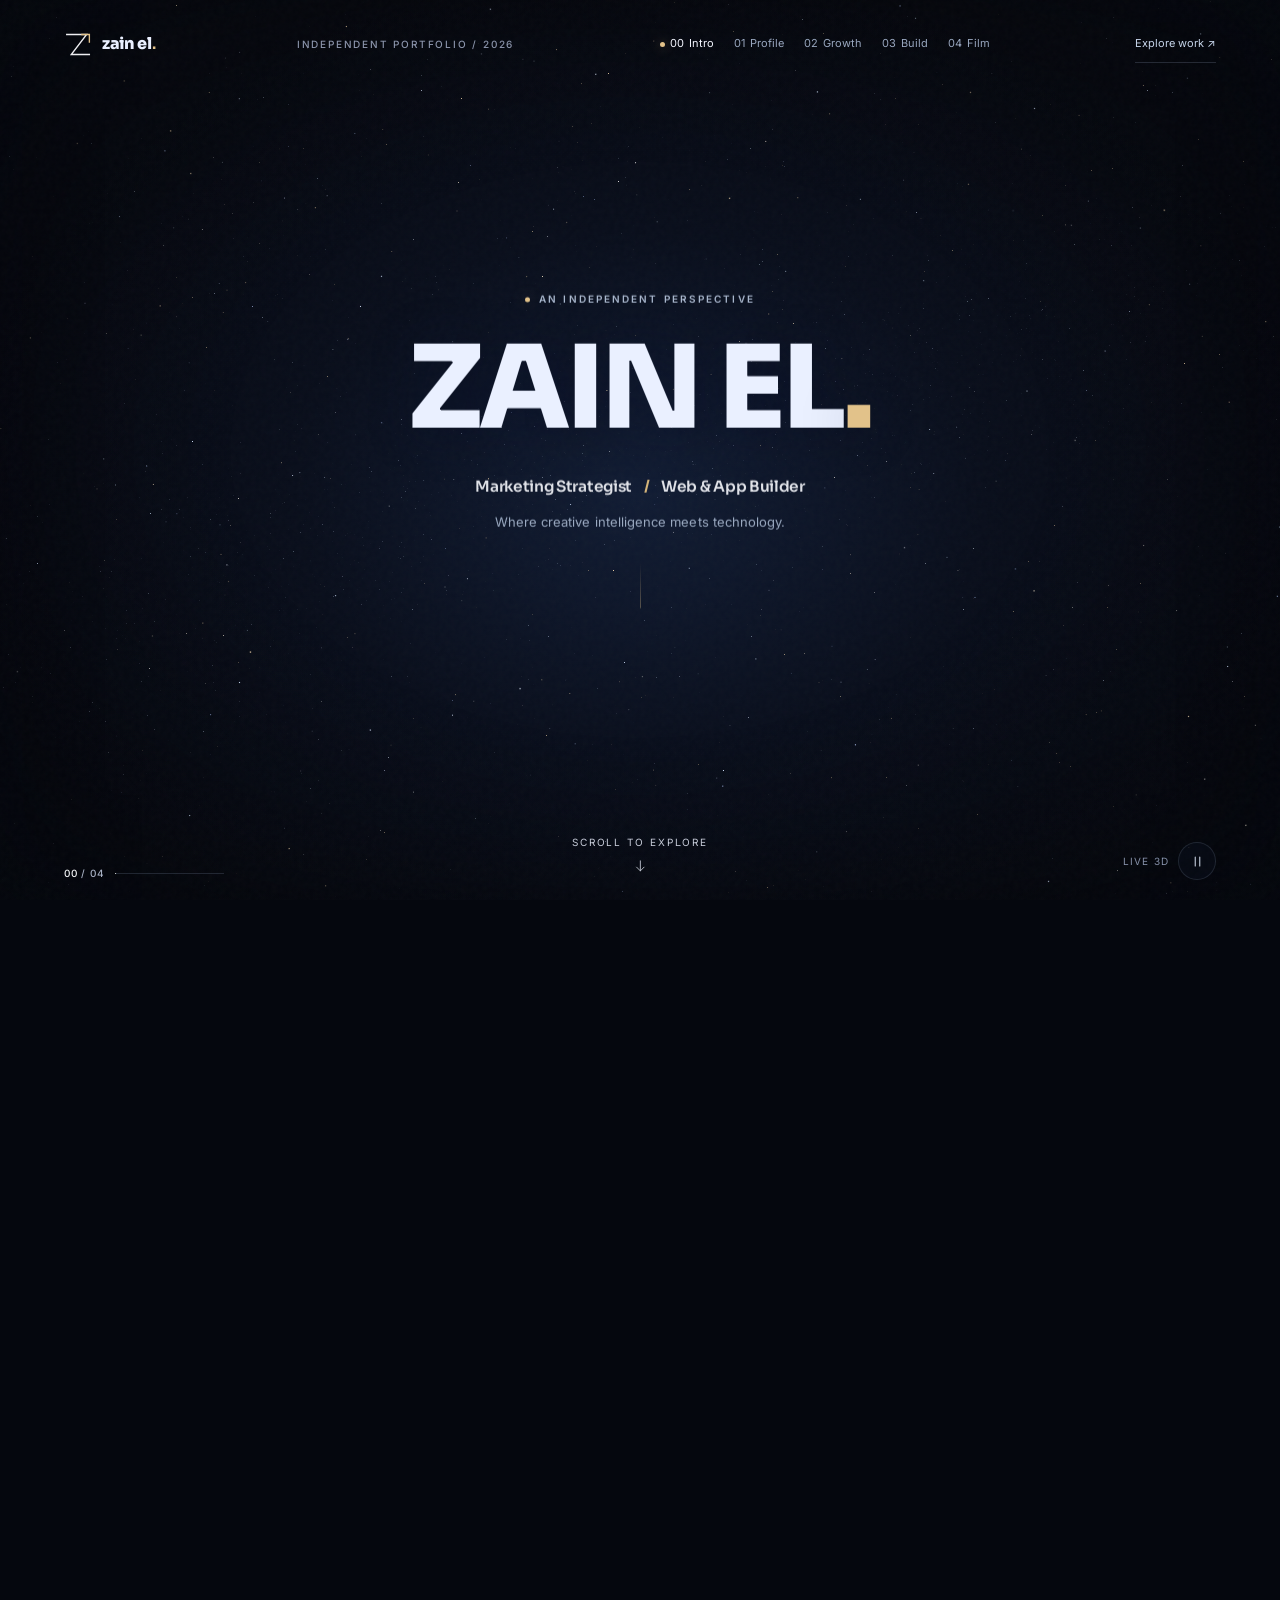
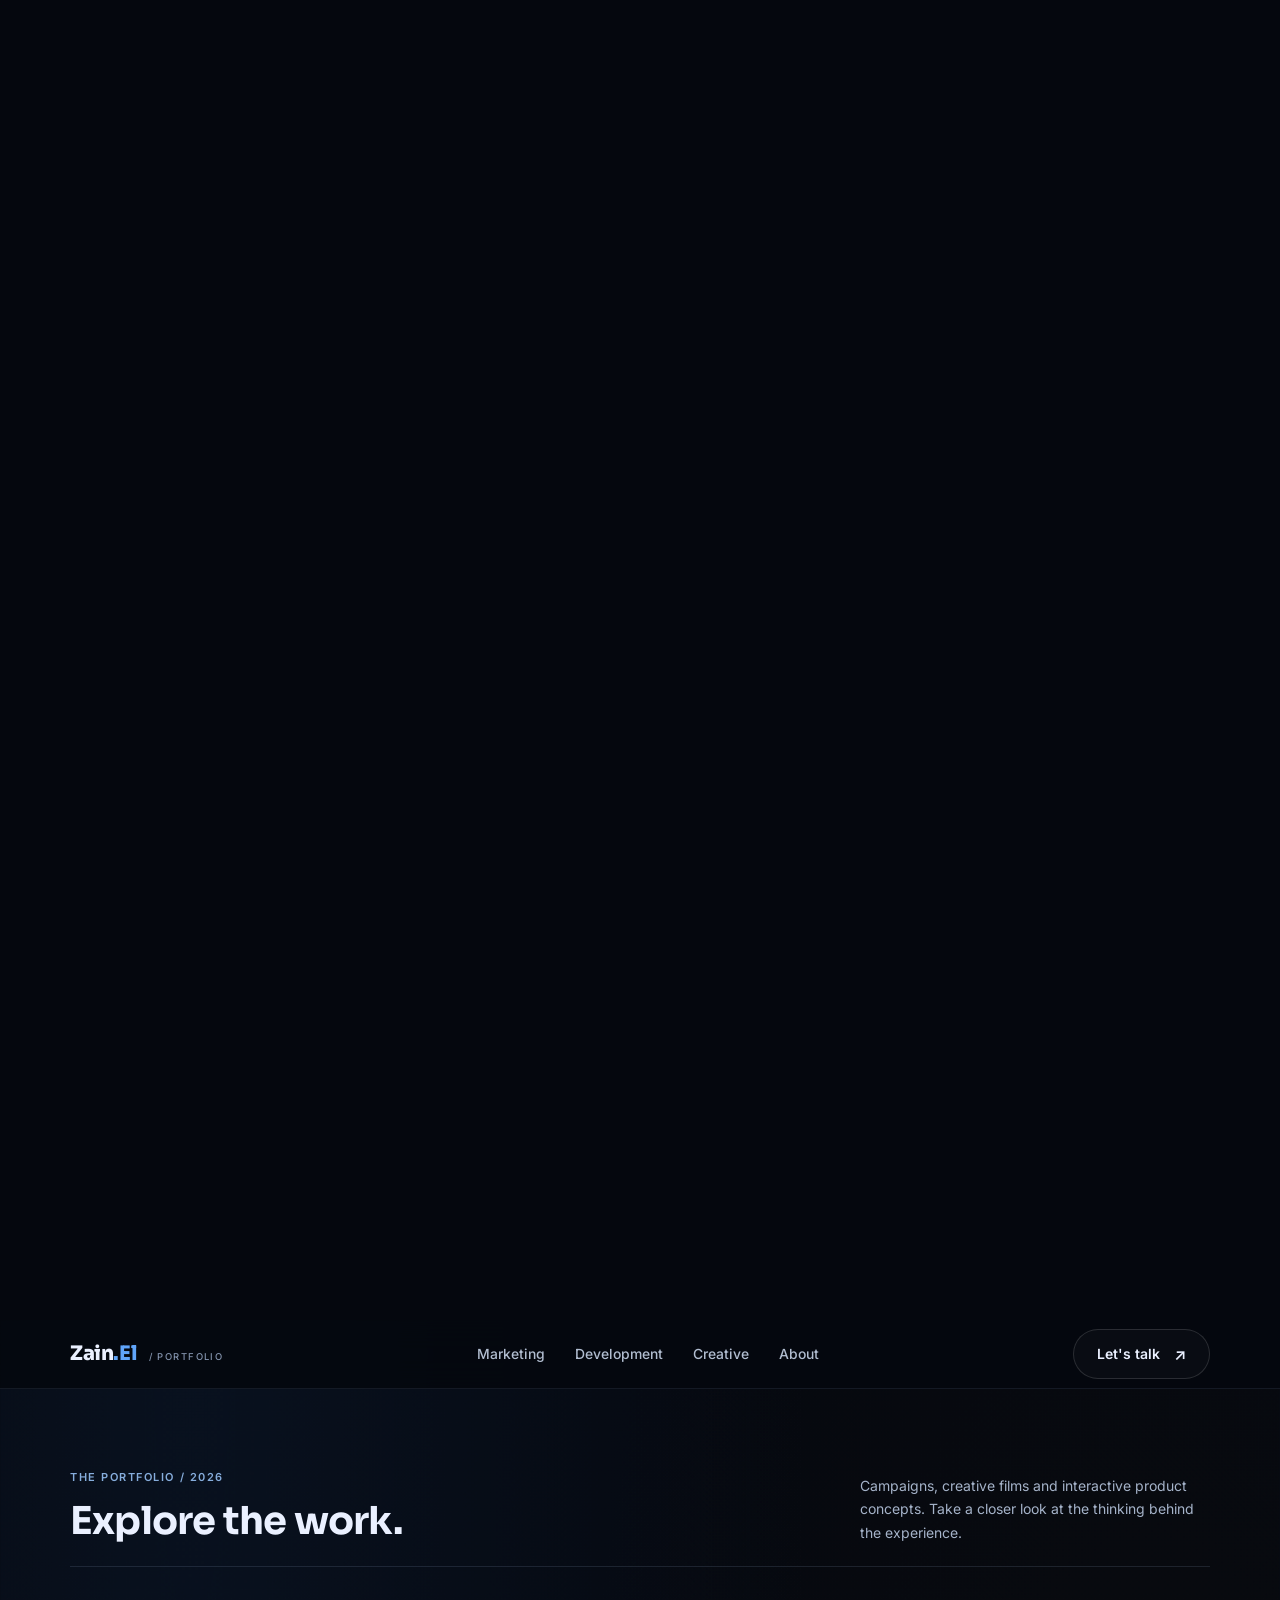
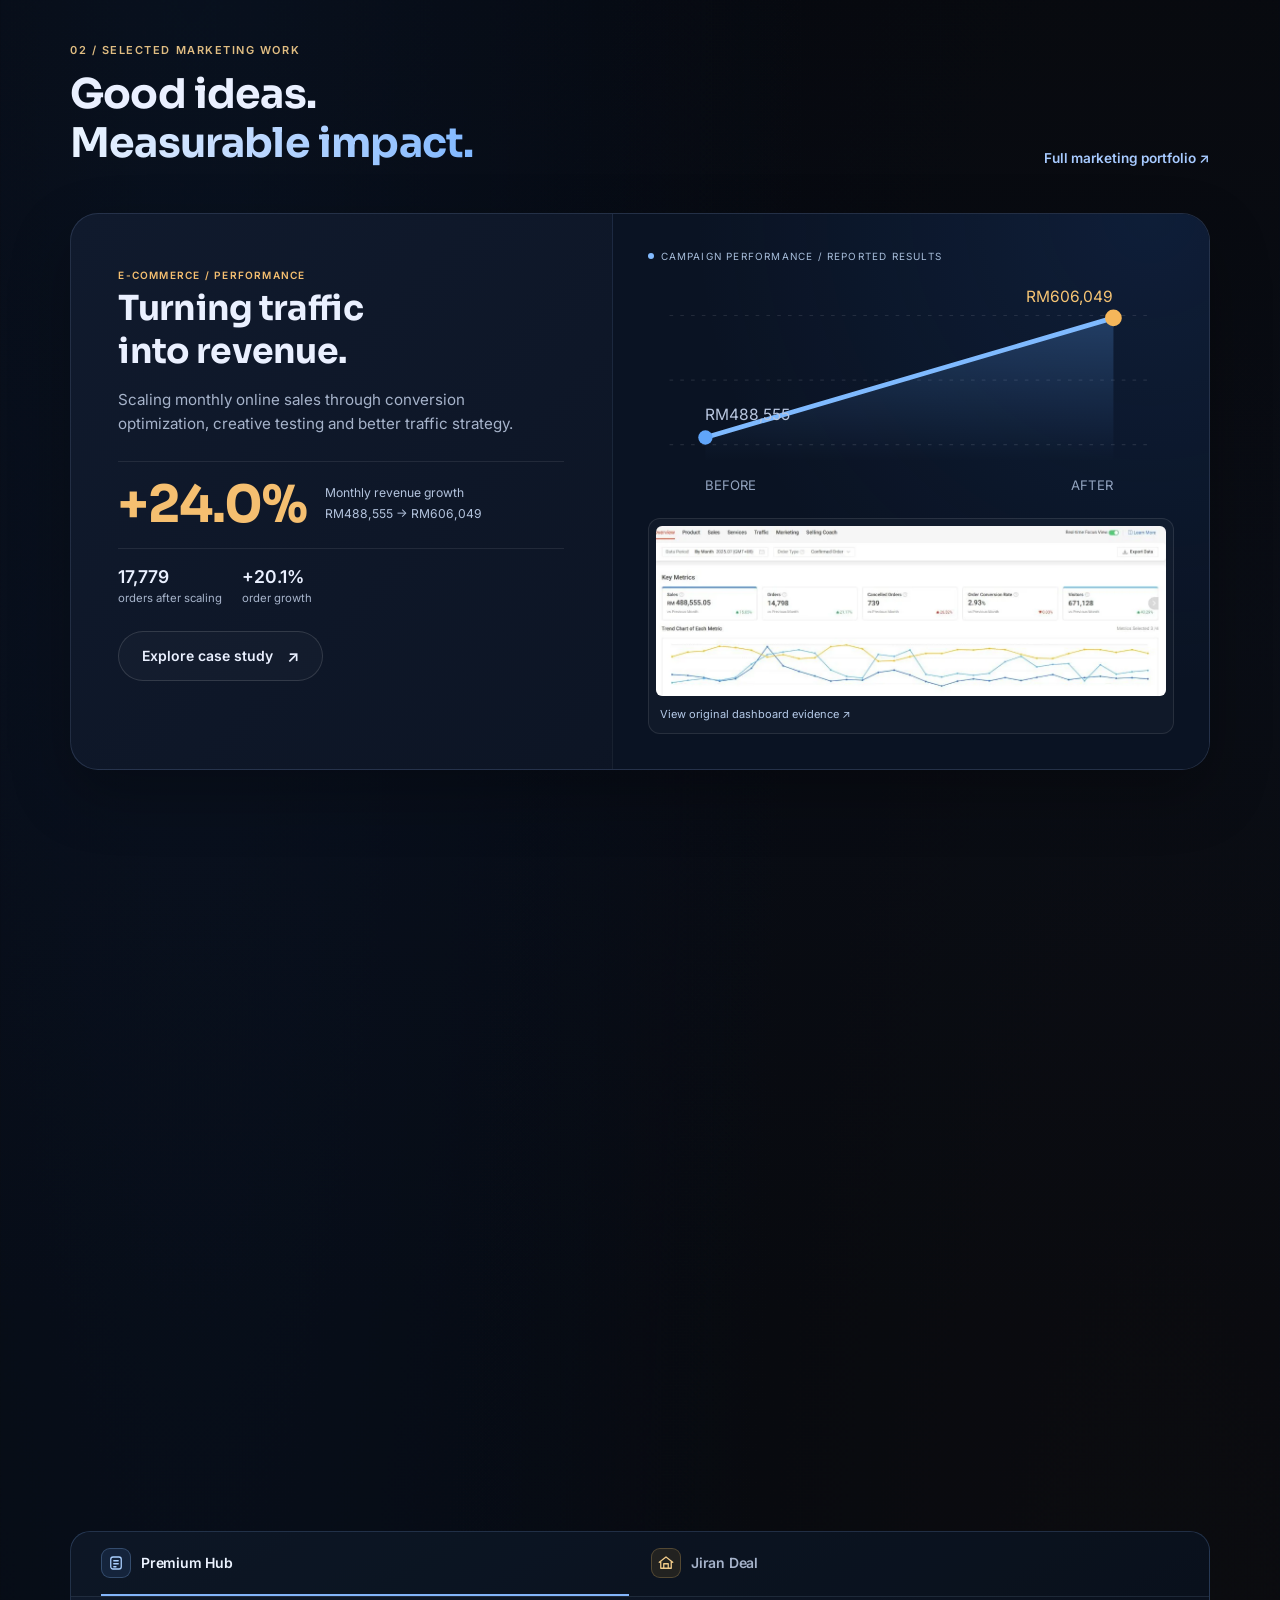
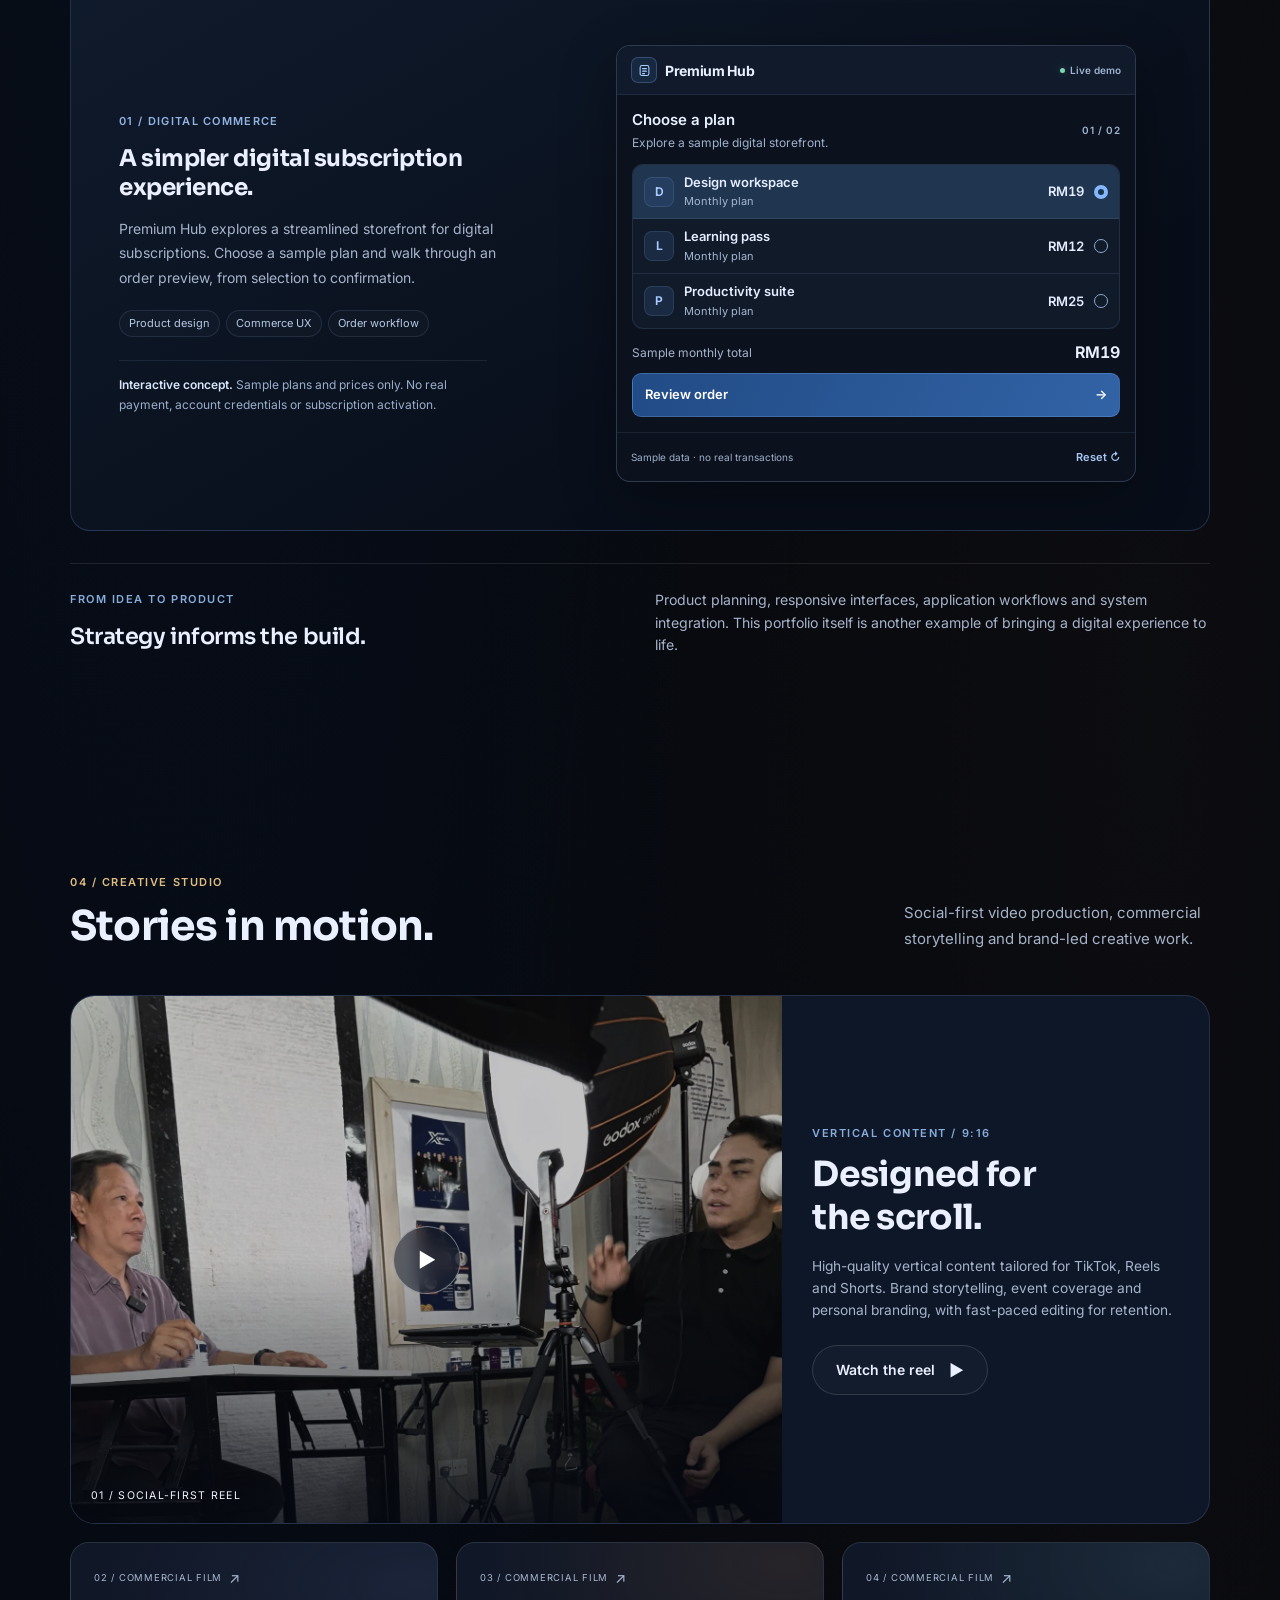
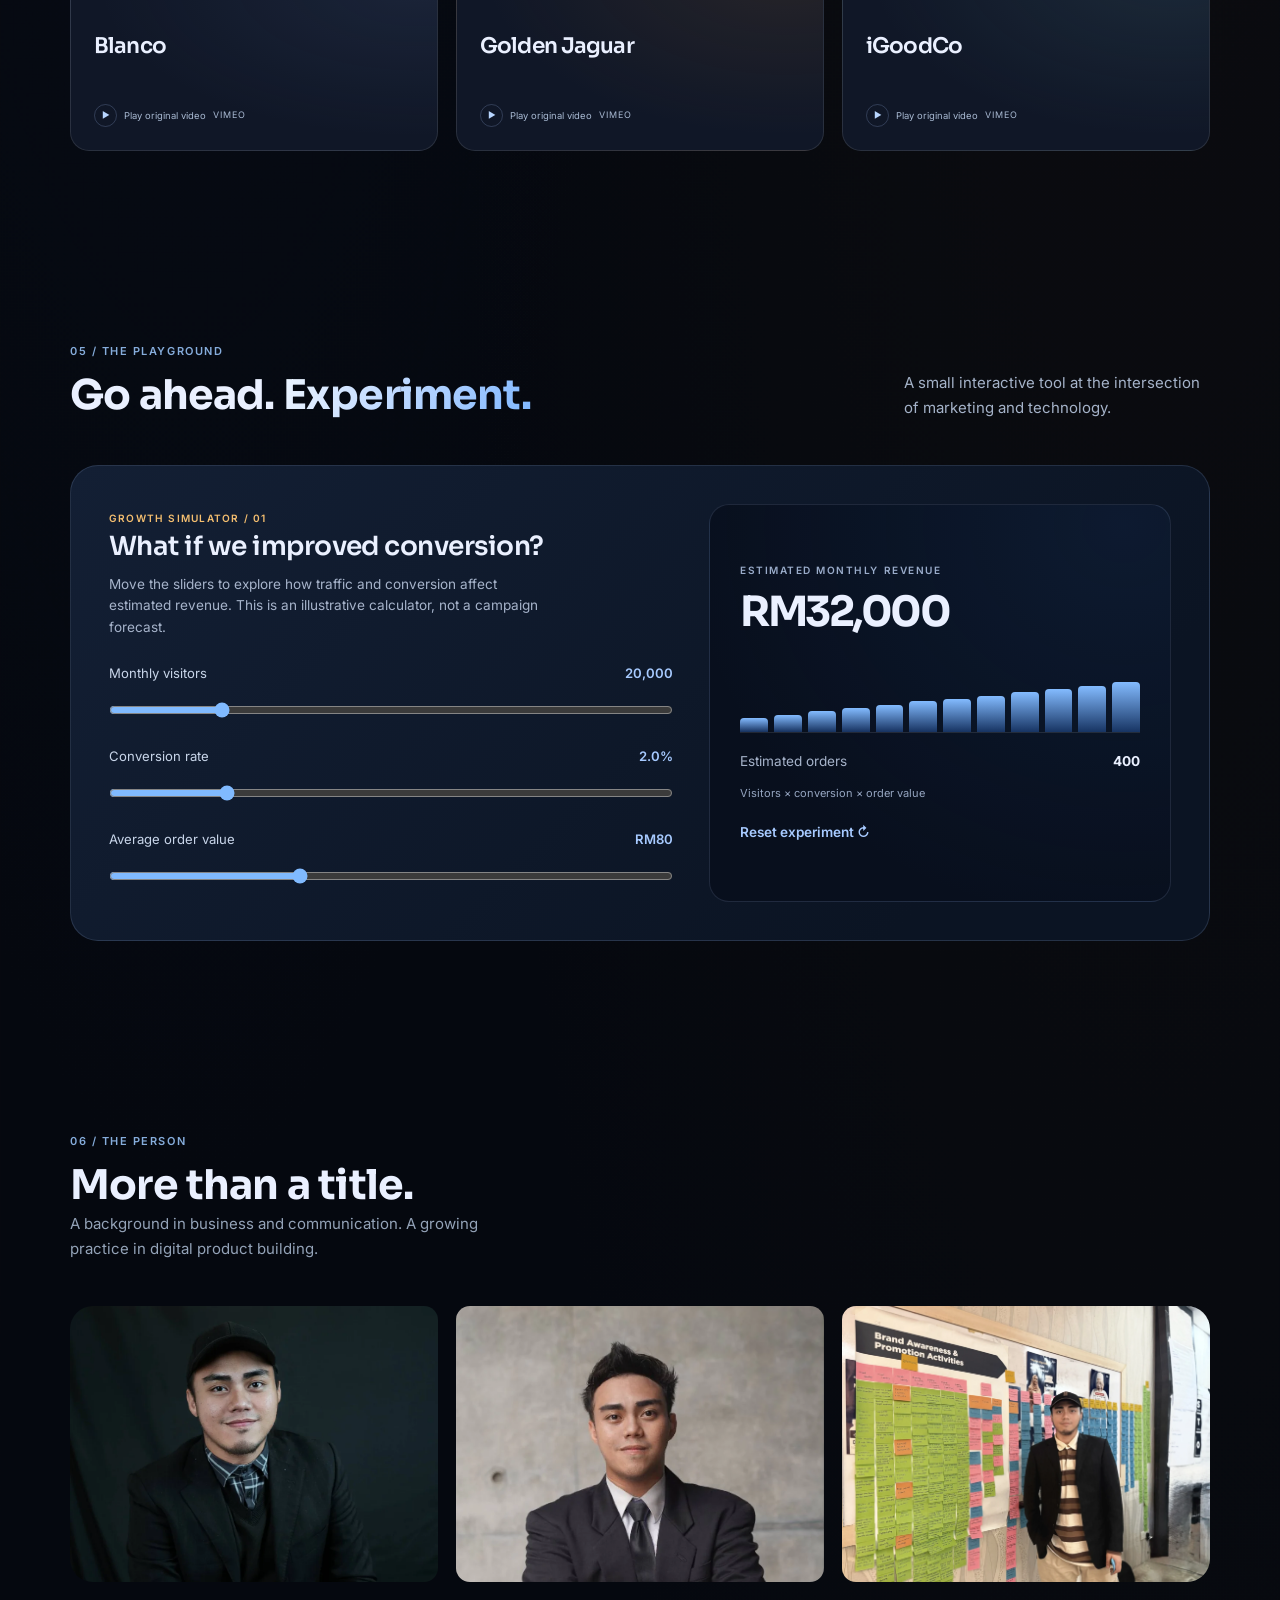
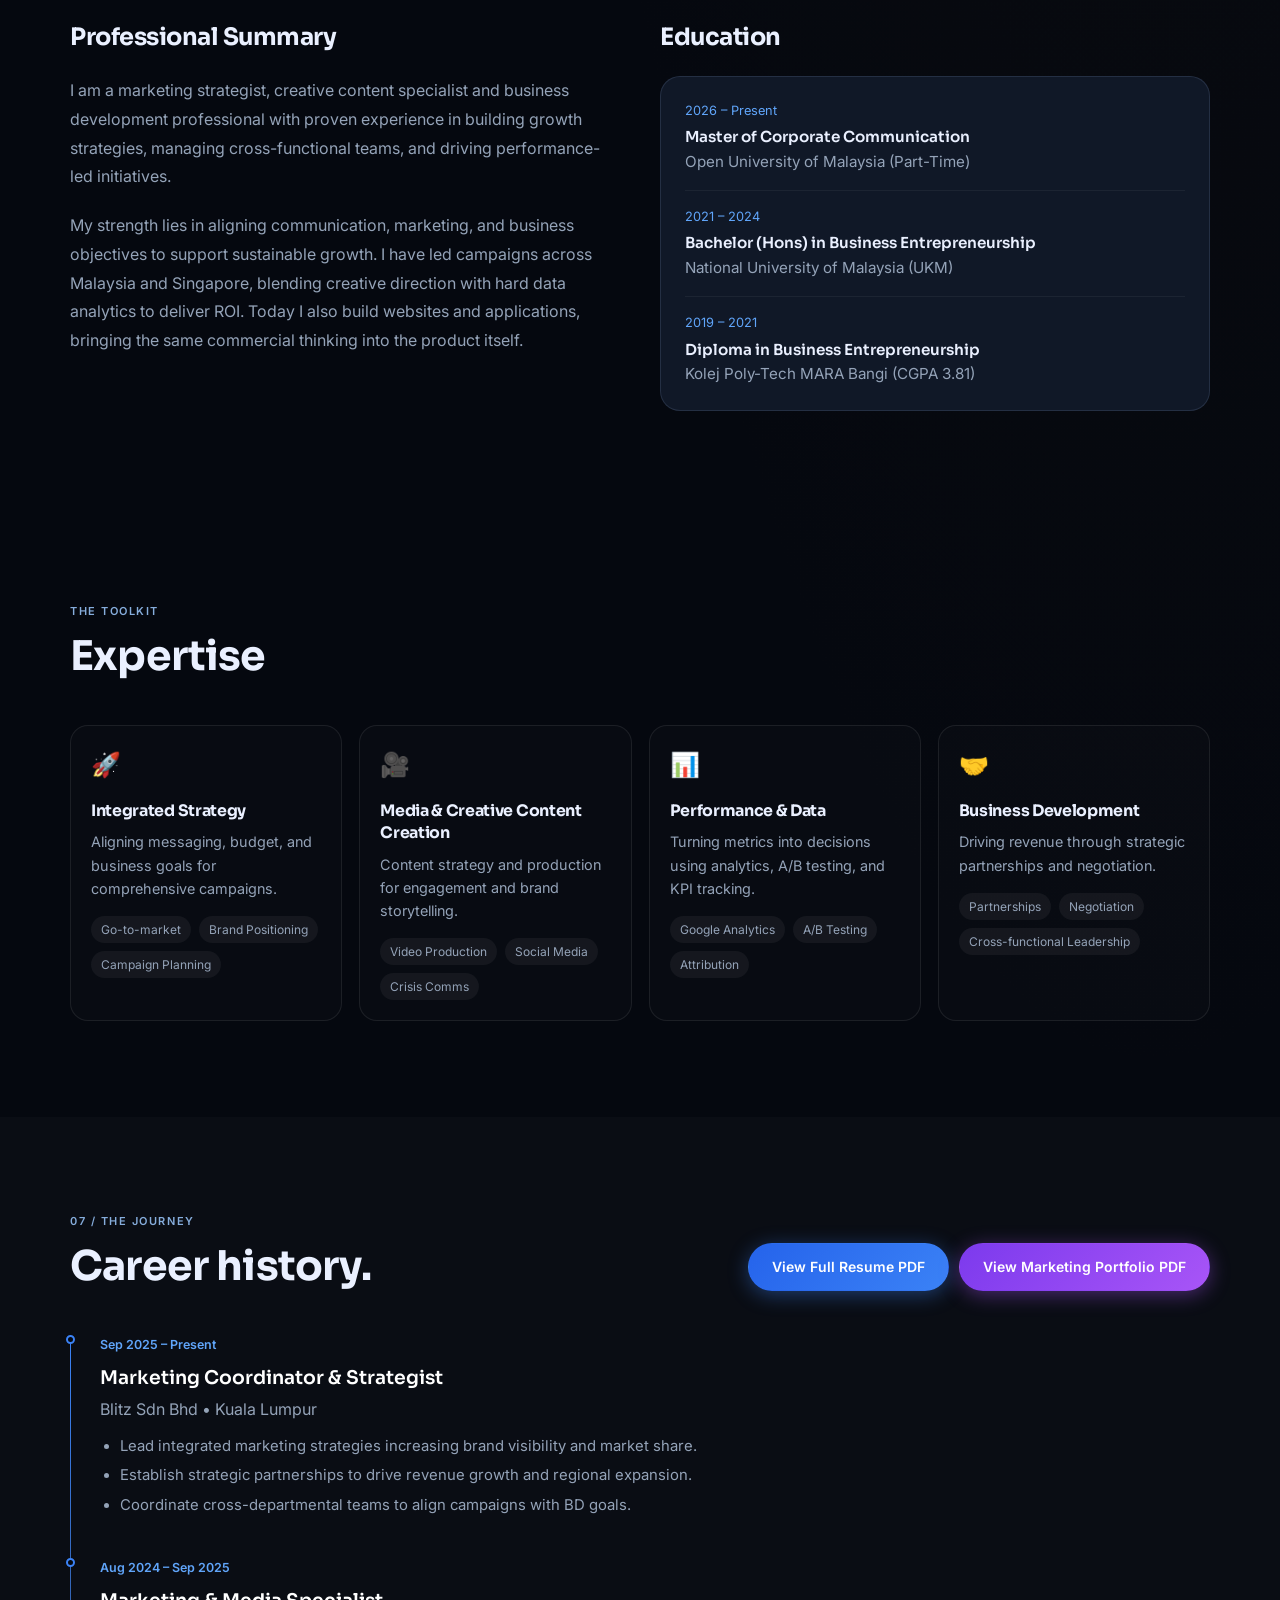
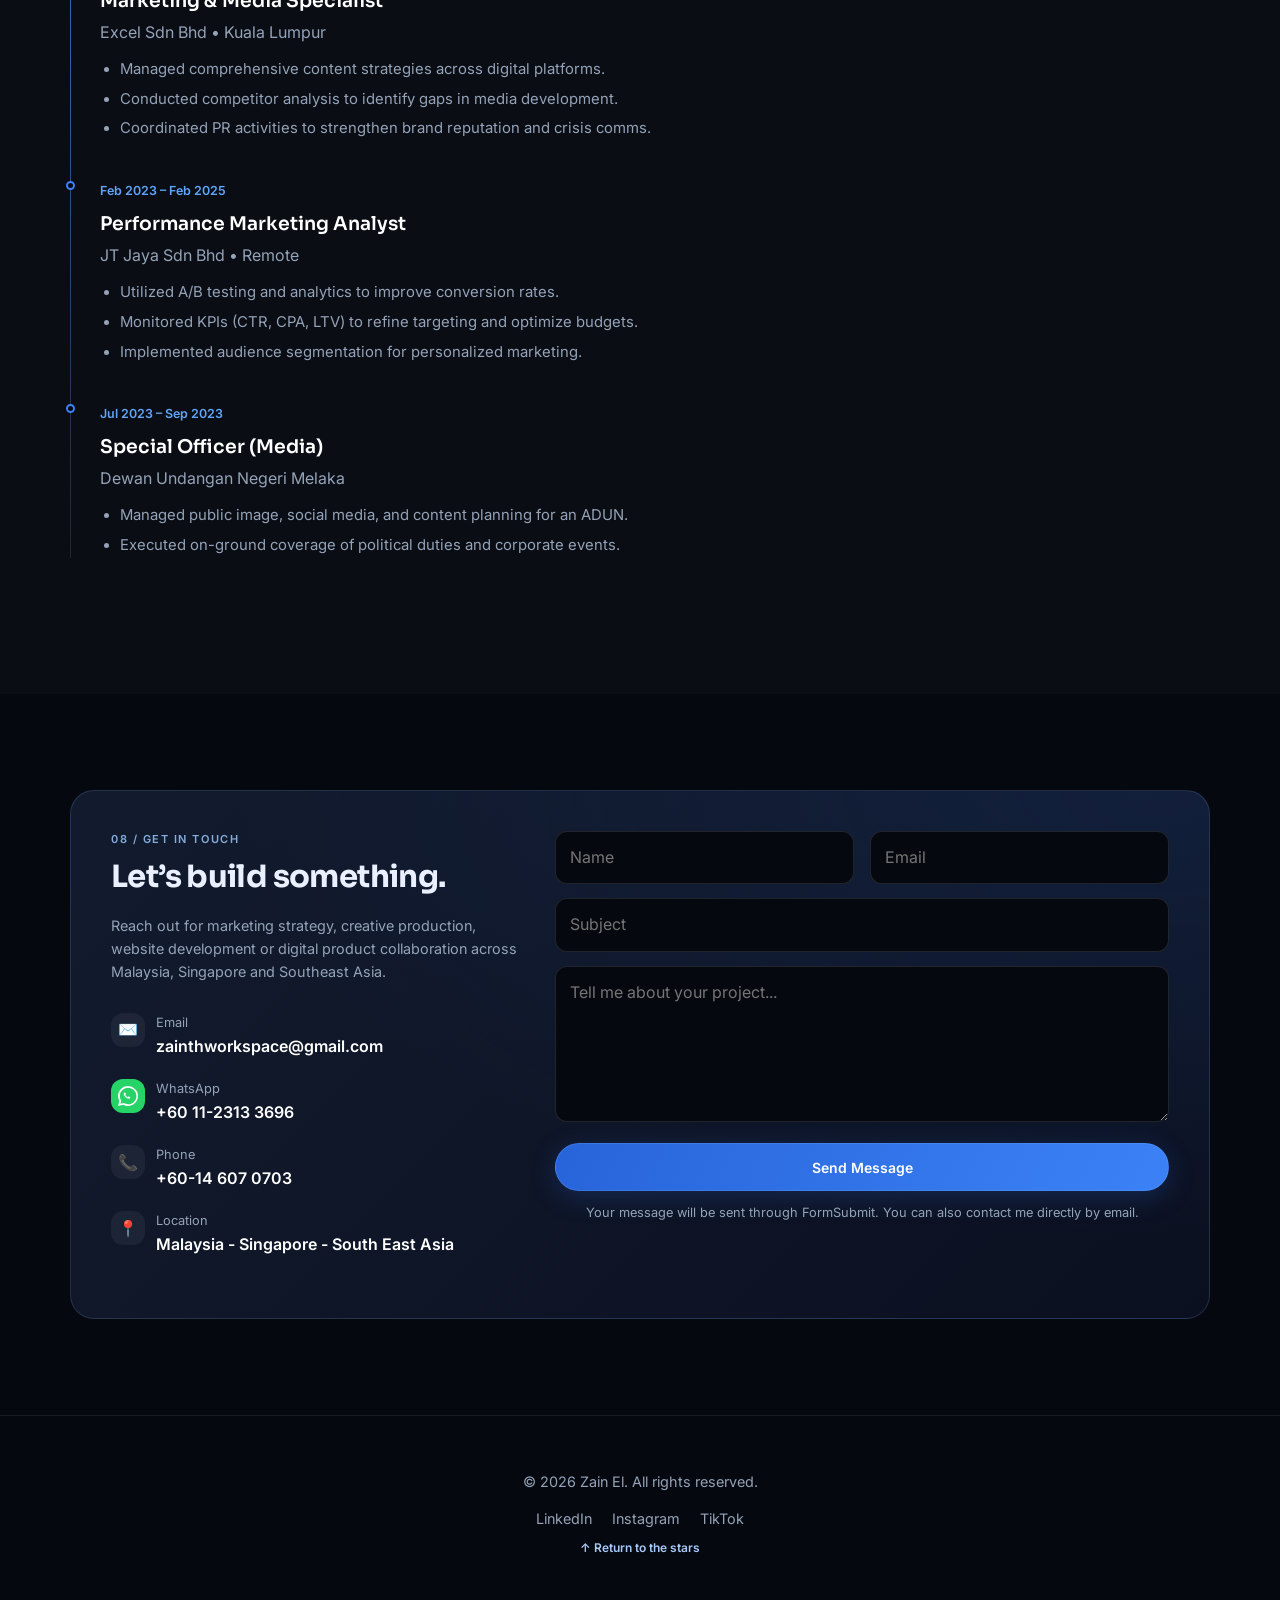
==== zain-3d-experience.html @ c617f42e "Add files via upload" ====
<!DOCTYPE html>

<html lang="en">
<head>
<meta charset="utf-8"/>
<link href="https://fonts.googleapis.com/css2?family=Inter:wght@400;500;600;700;800&amp;family=Sora:wght@400;600;700;800&amp;display=swap" rel="stylesheet"/><link crossorigin="" href="https://fonts.gstatic.com" rel="preconnect"/><link href="https://fonts.googleapis.com" rel="preconnect"/><meta content="width=device-width,initial-scale=1,viewport-fit=cover" name="viewport"/>
<meta content="#05070e" name="theme-color"/>
<meta content="Zain El. Marketing strategist, creative professional and web &amp; app builder. An immersive portfolio of work, ideas and digital experiences." name="description"/>
<title>Zain El. — Strategy, Creativity &amp; Technology</title>
<style>
    :root{
  --bg0:#05080F;
  --bg1:#0B1020;
  --card: rgba(255,255,255,.03);
  --card-border: rgba(255,255,255,.08);
  --stroke: rgba(255,255,255,.10);
  --txt:#EAF0FF;
  --muted:#94A3B8;

  /* Brand Colors */
  --primary:#3B82F6;
  --primary-glow:#60A5FA;
  --accent:#F59E0B;
  --success:#10B981;

  --shadow: 0 20px 80px -10px rgba(0,0,0,.6);
  --shadow-hover: 0 30px 90px -10px rgba(0,0,0,.8);

  --r-md: 12px;
  --r-lg: 24px;
  --r-xl: 32px;

  --container: 1140px;
  --ease: cubic-bezier(.25,.8,.25,1);
}

/* Base */
*,*::before,*::after{ box-sizing:border-box; }
html{ scroll-behavior:smooth; font-size: 16px; }
body{
  margin:0;
  font-family: 'Inter', sans-serif;
  background: var(--bg0);
  color:var(--txt);
  line-height:1.6;
  overflow-x:hidden;
}

/* Dynamic Background */
.ambient-light {
  position: fixed;
  top: 0; left: 0; width: 100%; height: 100vh;
  z-index: 0;
  pointer-events: none;
  background:
    radial-gradient(circle at 15% 0%, rgba(59, 130, 246, 0.15) 0%, transparent 40%),
    radial-gradient(circle at 85% 10%, rgba(245, 158, 11, 0.08) 0%, transparent 40%);
}

/* Grain overlay */
body::before{
  content:""; position:fixed; inset:0;
  background:url("https://grainy-gradients.vercel.app/noise.svg");
  opacity:.04; pointer-events:none; z-index:0;
}

a{ color:inherit; text-decoration:none; transition: color .2s; }
img, video{ max-width:100%; display:block; }

/* Layout */
.container{
  width:min(var(--container), calc(100% - 48px));
  margin:0 auto;
  position:relative;
  z-index:2;
}
section{ padding: 120px 0; position:relative; z-index:1; }

/* Typography */
h1, h2, h3, h4 { font-family: 'Sora', sans-serif; margin: 0; }

.eyebrow {
  display: inline-flex; align-items: center; gap: 8px;
  padding: 6px 14px;
  background: rgba(255,255,255,0.05);
  border: 1px solid var(--card-border);
  border-radius: 100px;
  font-size: 0.85rem;
  color: var(--primary-glow);
  margin-bottom: 24px;
  font-weight: 500;
}

.title {
  font-size: clamp(2.5rem, 5vw, 4rem);
  line-height: 1.1;
  letter-spacing: -0.02em;
  margin-bottom: 24px;
}

.grad-text {
  background: linear-gradient(135deg, #FFF 0%, var(--primary-glow) 100%);
  -webkit-background-clip: text;
  -webkit-text-fill-color: transparent;
}

.subtitle {
  font-size: 1.125rem;
  color: var(--muted);
  max-width: 60ch;
  margin-bottom: 32px;
}

.section-head {
  margin-bottom: 60px;
  display: flex;
  justify-content: space-between;
  align-items: flex-end;
  gap: 20px;
  flex-wrap: wrap;
}
.section-head h2 { font-size: clamp(2rem, 3vw, 2.5rem); margin-bottom: 8px; }

/* Buttons */
.btn {
  display: inline-flex; align-items: center; justify-content: center;
  padding: 14px 28px;
  border-radius: 100px;
  font-weight: 600;
  transition: all 0.3s var(--ease);
  cursor: pointer;
  font-size: 0.95rem;
  border: 1px solid transparent;
}

.btn-primary {
  background: var(--primary);
  color: white;
  box-shadow: 0 4px 20px rgba(59, 130, 246, 0.4);
}
.btn-primary:hover { transform: translateY(-2px); background: #2563EB; }

.btn-ghost {
  background: rgba(255,255,255,0.05);
  border-color: rgba(255,255,255,0.1);
}
.btn-ghost:hover { background: rgba(255,255,255,0.1); border-color: var(--primary); }

.btn-link { padding: 0; background: none; color: var(--primary-glow); }
.btn-link:hover { text-decoration: underline; }

/* Nav */
nav {
  position: fixed; top: 0; left: 0; width: 100%;
  z-index: 100;
  background: rgba(5, 8, 15, 0.8);
  backdrop-filter: blur(12px);
  border-bottom: 1px solid var(--card-border);
}
.nav-inner { height: 80px; display: flex; align-items: center; justify-content: space-between; }
.brand { font-family: 'Sora', sans-serif; font-weight: 700; font-size: 1.2rem; }

.nav-links { display: flex; gap: 32px; }
.nav-links a { color: var(--muted); font-size: 0.9rem; font-weight: 500; }
.nav-links a:hover, .nav-links a.active { color: white; }

.nav-actions{ display:flex; align-items:center; gap:12px; }
.nav-cta{ padding: 10px 18px; font-size: 0.9rem; }

.nav-links a{
  position: relative;
  padding: 8px 0;
}
.nav-links a::after{
  content:"";
  position:absolute;
  left:0;
  bottom: -10px;
  width: 0%;
  height: 2px;
  border-radius: 2px;
  background: linear-gradient(90deg, var(--primary), var(--accent));
  transition: width .25s var(--ease);
  opacity: .9;
}
.nav-links a.active::after{ width: 100%; }

.hamburger{
  width: 44px; height: 44px;
  display: none;
  align-items:center; justify-content:center;
  border-radius: 12px;
  border: 1px solid rgba(255,255,255,0.10);
  background: rgba(255,255,255,0.05);
  color: white;
  cursor: pointer;
  transition: transform .2s var(--ease), background .2s var(--ease), border-color .2s var(--ease);
}
.hamburger:hover{ transform: translateY(-1px); background: rgba(255,255,255,0.08); border-color: rgba(96,165,250,.45); }
.hamburger-lines{ display:grid; gap:5px; }
.hamburger-lines span{
  width: 18px; height: 2px;
  background: rgba(234,240,255,.92);
  border-radius: 999px;
  transition: transform .2s var(--ease), opacity .2s var(--ease);
}
body.nav-open .hamburger-lines span:nth-child(1){ transform: translateY(7px) rotate(45deg); }
body.nav-open .hamburger-lines span:nth-child(2){ opacity: 0; }
body.nav-open .hamburger-lines span:nth-child(3){ transform: translateY(-7px) rotate(-45deg); }

.mobile-menu{
  border-top: 1px solid rgba(255,255,255,.08);
  background: rgba(5, 8, 15, 0.92);
  backdrop-filter: blur(14px);
}
.mobile-menu-inner{
  width:min(var(--container), calc(100% - 48px));
  margin: 0 auto;
  padding: 16px 0 20px;
  display: grid;
  gap: 8px;
}
.mobile-menu a{
  padding: 12px 12px;
  border-radius: 14px;
  color: rgba(234,240,255,.92);
  background: rgba(255,255,255,.03);
  border: 1px solid rgba(255,255,255,.08);
  font-weight: 600;
}
.mobile-menu a:hover{
  border-color: rgba(96,165,250,.45);
  background: rgba(255,255,255,.06);
}

/* Hero */
.hero { min-height: 100vh; display: flex; align-items: center; padding-top: 100px; padding-bottom: 80px; }
.hero-grid { display: grid; grid-template-columns: 1.2fr 0.8fr; gap: 60px; align-items: center; }

/* ✅ Portrait Card — matches your screenshot */
.portrait{
  position:relative;
  padding: 18px;
  border-radius: var(--r-xl);
  background: linear-gradient(180deg, rgba(255,255,255,.06), rgba(255,255,255,.03));
  border: 1px solid rgba(255,255,255,.10);
  box-shadow: var(--shadow);
  overflow:hidden;
  isolation:isolate;
}
.portrait::before{
  content:"";
  position:absolute;
  inset:-120px -120px auto auto;
  width: 420px;
  height: 420px;
  background: radial-gradient(circle at 35% 35%, rgba(110,168,255,.35), rgba(110,168,255,0) 65%);
  filter: blur(10px);
  transform: rotate(18deg);
  z-index:0;
}
.portrait::after{
  content:"";
  position:absolute;
  inset:auto auto -120px -120px;
  width: 420px;
  height: 420px;
  background: radial-gradient(circle at 40% 40%, rgba(247,184,70,.30), rgba(247,184,70,0) 65%);
  filter: blur(12px);
  transform: rotate(-12deg);
  z-index:0;
}
.portrait-inner{
  position:relative;
  z-index:1;
  border-radius: calc(var(--r-xl) - 8px);
  overflow:hidden;
  aspect-ratio: 4 / 5; /* ✅ tall like the screenshot */
  border: 1px solid rgba(255,255,255,.12);
  background: rgba(0,0,0,.25);
}
.portrait-inner img{
  width:100%;
  height:100%;
  object-fit: cover;
}
.portrait-meta{
  position:relative;
  z-index:1;
  display:flex;
  justify-content:space-between;
  gap: 12px;
  margin-top: 14px;
  align-items:flex-start;
  color: var(--muted);
}
.meta-left strong{
  display:block;
  color: var(--txt);
  font-family:Sora, Inter, system-ui, sans-serif;
  letter-spacing:-.5px;
  font-size: 1.15rem;
  line-height: 1.2;
}
.meta-left span{
  display:block;
  margin-top: 8px;
  font-size: 1.05rem;
  line-height: 1.2;
}
.meta-right{
  display:flex;
  align-items:center;
  gap: 10px;
  padding: 10px 14px;
  border-radius: 999px;
  background: rgba(0,0,0,.28);
  border: 1px solid rgba(255,255,255,.10);
  color: rgba(234,240,255,.90);
  font-weight: 600;
  backdrop-filter: blur(10px);
  white-space: nowrap;
  margin-top: 2px;
}
.pulse{
  width:10px;height:10px;border-radius:999px;
  background: var(--success);
  box-shadow: 0 0 0 0 rgba(89,243,164,.45);
  animation: pulse 1.7s var(--ease) infinite;
}
@keyframes pulse{
  0%{ box-shadow: 0 0 0 0 rgba(89,243,164,.40); }
  70%{ box-shadow: 0 0 0 12px rgba(89,243,164,0); }
  100%{ box-shadow: 0 0 0 0 rgba(89,243,164,0); }
}

/* About & Education */
.about-grid { display: grid; grid-template-columns: 1fr 1fr; gap: 40px; }
.edu-card {
  background: var(--card);
  border: 1px solid var(--card-border);
  padding: 24px;
  border-radius: 16px;
  margin-top: 20px;
}
.edu-item { margin-bottom: 16px; padding-bottom: 16px; border-bottom: 1px solid rgba(255,255,255,0.05); }
.edu-item:last-child { margin: 0; padding: 0; border: 0; }
.edu-year { font-size: 0.8rem; color: var(--primary-glow); margin-bottom: 4px; display: block; }
.edu-degree { font-family: 'Sora', sans-serif; font-weight: 600; font-size: 1.1rem; }
.edu-school { color: var(--muted); font-size: 0.95rem; }

/* Experience Timeline */
.timeline { position: relative; margin-top: 40px; }
.timeline::before {
  content: ''; position: absolute; left: 0; top: 0; bottom: 0;
  width: 1px; background: linear-gradient(to bottom, var(--primary), rgba(255,255,255,0.1));
}
.timeline-item {
  padding-left: 40px;
  position: relative;
  margin-bottom: 40px;
}
.timeline-item::before {
  content: ''; position: absolute; left: -4px; top: 0;
  width: 9px; height: 9px; border-radius: 50%;
  background: var(--bg0); border: 2px solid var(--primary);
}
.timeline-date { font-size: 0.85rem; color: var(--primary-glow); margin-bottom: 8px; display: block; font-weight: 600; }
.timeline-role { font-size: 1.25rem; font-weight: 600; color: white; margin-bottom: 4px; }
.timeline-company { font-size: 1rem; color: var(--muted); margin-bottom: 12px; }
.timeline-desc ul { margin: 0; padding-left: 20px; color: var(--muted); }
.timeline-desc li { margin-bottom: 6px; }

/* Skills */
.skills-grid {
  display: grid; grid-template-columns: repeat(auto-fit, minmax(240px, 1fr)); gap: 24px;
}
.skill-card {
  background: var(--card);
  border: 1px solid var(--card-border);
  padding: 24px;
  border-radius: 20px;
  transition: transform 0.3s;
}
.skill-card:hover { transform: translateY(-5px); border-color: var(--primary); }
.skill-icon { font-size: 2rem; margin-bottom: 16px; }
.skill-tags { display: flex; flex-wrap: wrap; gap: 8px; margin-top: 16px; }
.tag { font-size: 0.75rem; padding: 4px 10px; background: rgba(255,255,255,0.05); border-radius: 20px; color: var(--muted); }

/* Projects */
.projects-grid {
  display: grid; grid-template-columns: repeat(auto-fit, minmax(320px, 1fr)); gap: 32px;
}
.project-card {
  background: var(--card);
  border: 1px solid var(--card-border);
  border-radius: var(--r-lg);
  overflow: hidden;
  transition: all 0.3s;
  cursor: pointer;
}
.project-card:hover { transform: translateY(-8px); box-shadow: var(--shadow-hover); }
.project-img { height: 220px; overflow: hidden; }
.project-img img { width: 100%; height: 100%; object-fit: cover; transition: transform 0.5s; }
.project-card:hover .project-img img { transform: scale(1.05); }
.project-content { padding: 24px; }
.project-cat { color: var(--accent); font-size: 0.8rem; font-weight: 600; text-transform: uppercase; letter-spacing: 1px; margin-bottom: 8px; }

/* Video Reel Section */
.reel-container {
  display: grid; grid-template-columns: 1fr 1fr; gap: 60px; align-items: center;
}
.phone-mockup {
  width: 320px;
  aspect-ratio: 9/16;
  border-radius: 30px;
  border: 8px solid rgba(255,255,255,0.1);
  background: #000;
  overflow: hidden;
  box-shadow: var(--shadow-hover);
  margin: 0 auto;
  position: relative;
}
.phone-mockup video { width: 100%; height: 100%; object-fit: cover; }

/* Carousel Section */
.carousel-track {
  display: flex;
  gap: 20px;
  overflow-x: auto;
  padding-bottom: 30px;
  scroll-snap-type: x mandatory;
  scrollbar-width: thin;
  scrollbar-color: var(--primary) transparent;
}
.carousel-item {
  scroll-snap-align: center;
  flex: 0 0 350px;
  height: 450px;
  border-radius: 20px;
  overflow: hidden;
  border: 1px solid var(--card-border);
  position: relative;
}
.carousel-item img { width: 100%; height: 100%; object-fit: cover; }

/* References Section */
.ref-grid { display: grid; grid-template-columns: repeat(auto-fit, minmax(300px, 1fr)); gap: 24px; }
.ref-card {
  background: var(--card);
  border: 1px solid var(--card-border);
  padding: 24px;
  border-radius: 16px;
}
.ref-name { font-family: 'Sora', sans-serif; font-weight: 700; font-size: 1.1rem; color: white; }
.ref-role { font-size: 0.9rem; color: var(--primary-glow); margin: 4px 0 12px; }
.ref-contact { font-size: 0.85rem; color: var(--muted); display: grid; gap: 6px; }
.ref-contact div { display: flex; align-items: center; gap: 8px; }

/* Contact */
.contact-container {
  background: linear-gradient(180deg, var(--bg1), rgba(59, 130, 246, 0.05));
  border: 1px solid var(--card-border);
  border-radius: var(--r-lg);
  padding: 40px;
  display: grid; grid-template-columns: 1fr 1.5fr; gap: 60px;
}
.contact-info h3 { margin-bottom: 24px; }
.contact-item { display: flex; gap: 16px; margin-bottom: 20px; align-items: center; color: var(--muted); }
.contact-icon { width: 40px; height: 40px; background: rgba(255,255,255,0.05); display: flex; align-items: center; justify-content: center; border-radius: 12px; color: white; }

.contact-form input, .contact-form textarea {
  width: 100%;
  background: var(--bg0);
  border: 1px solid var(--card-border);
  padding: 16px;
  border-radius: 12px;
  color: white;
  margin-bottom: 16px;
  font-family: inherit;
}
.contact-form input:focus, .contact-form textarea:focus { outline: none; border-color: var(--primary); }

/* Modal */
.modal {
  position: fixed; inset: 0; z-index: 2000;
  background: rgba(0,0,0,0.8);
  backdrop-filter: blur(8px);
  display: none; place-items: center; padding: 20px;
}
.modal.active { display: grid; }
.modal-content {
  background: #111827;
  border: 1px solid var(--card-border);
  width: min(700px, 100%);
  border-radius: 24px;
  overflow: hidden;
  animation: slideUp 0.3s var(--ease);
}
.modal-header { padding: 20px 24px; border-bottom: 1px solid var(--card-border); display: flex; justify-content: space-between; align-items: center; }
.modal-body { padding: 32px; color: var(--muted); }

/* Modal scroll fix */
.modal-content{
  max-height: calc(100vh - 60px);
  display: flex;
  flex-direction: column;
}
.modal-body{
  overflow: auto;
  -webkit-overflow-scrolling: touch;
  flex: 1;
}
#modalBody img{
  width: 100%;
  height: auto;
  display: block;
  border-radius: 12px;
}

@keyframes slideUp { from { transform: translateY(20px); opacity: 0; } to { transform: translateY(0); opacity: 1; } }

/* Responsive */
@media (max-width: 900px) {
  .hero-grid, .about-grid, .contact-container, .reel-container { grid-template-columns: 1fr; }
  .hero-grid { text-align: center; }
  .hero-actions { justify-content: center; }
  .portrait { max-width: 420px; margin: 0 auto; }
  .reel-container { text-align: center; }
  .phone-mockup { margin: 0 auto; }

  .nav-links { display: none; }
  .hamburger { display: inline-flex; }
  .nav-cta { display: none; }
  .section-head { flex-direction: column; align-items: flex-start; }
}

.reveal { opacity: 0; transform: translateY(30px); transition: all 0.8s var(--ease); }
.reveal.active { opacity: 1; transform: translateY(0); }

.contact-icon:hover{
  transform: scale(1.1);
  box-shadow: 0 0 12px #25D366;
}

.pdf-buttons{
  display:flex;
  gap:20px;
  flex-wrap:wrap;
}

/* Resume Button (Blue) */
.btn-resume{
  background: linear-gradient(135deg,#2563EB,#3B82F6);
  color:white;
  box-shadow:0 4px 20px rgba(59,130,246,.4);
}
.btn-resume:hover{
  transform:translateY(-3px);
  box-shadow:0 8px 25px rgba(59,130,246,.6);
}

/* Portfolio Button (Purple) */
.btn-portfolio{
  background: linear-gradient(135deg,#7C3AED,#A855F7);
  color:white;
  box-shadow:0 4px 20px rgba(168,85,247,.4);
}
.btn-portfolio:hover{
  transform:translateY(-3px);
  box-shadow:0 8px 25px rgba(168,85,247,.6);
}


  
/* V3 — editorial, original palette and type; the original site remains intact. */
:root{--container:1180px;--bg0:#05080f;--bg1:#0b1020;--txt:#eaf0ff;--muted:#a6b3ca;--accent:#f5b65a;--primary:#3b82f6;--primary-glow:#83bbff;--ease:cubic-bezier(.22,.7,.25,1)}
html{scroll-padding-top:96px;color-scheme:dark}body{font-family:Inter,system-ui,-apple-system,BlinkMacSystemFont,sans-serif;line-height:1.65}h1,h2,h3,h4,.brand{font-family:Sora,'Inter Display',Inter,system-ui,sans-serif;letter-spacing:-.035em}body::before{background:none}.grain{position:fixed;inset:0;pointer-events:none;z-index:1;opacity:.045;background-image:url("data:image/svg+xml,%3Csvg xmlns='http://www.w3.org/2000/svg' viewBox='0 0 180 180'%3E%3Cfilter id='n'%3E%3CfeTurbulence type='fractalNoise' baseFrequency='.94' numOctaves='3' stitchTiles='stitch'/%3E%3C/filter%3E%3Cpath d='M0 0h180v180H0z' filter='url(%23n)' opacity='.7'/%3E%3C/svg%3E")}.ambient-light{background:radial-gradient(ellipse at 12% 0%,#152a5370,transparent 52%),radial-gradient(ellipse at 95% 36%,#65411e24,transparent 43%);height:100%;z-index:0}button,input,textarea{font:inherit}button{color:inherit}button,a,input,textarea{ -webkit-tap-highlight-color:transparent}button:focus-visible,a:focus-visible,input:focus-visible,textarea:focus-visible{outline:2px solid #80baff;outline-offset:4px}button{cursor:pointer}a{text-decoration:none}img{max-width:100%;display:block}section{padding:100px 0}.container{width:min(var(--container),calc(100% - 88px));margin-inline:auto}.skip{position:fixed;top:-100px;left:12px;z-index:5000;padding:12px;background:#0b1020}.skip:focus{top:12px}nav{background:#05080fe0;-webkit-backdrop-filter:blur(16px);backdrop-filter:blur(16px);z-index:1000}.nav-inner{height:76px}.brand{font-size:1.25rem;font-weight:800;letter-spacing:-.06em;white-space:nowrap}.brand span{color:var(--primary-glow)}.brand small{font:500 .59rem Inter,system-ui,sans-serif;letter-spacing:.15em;color:#8494ae;margin-left:8px}.nav-links{gap:30px}.nav-links a{font-size:.87rem;color:#b1bdd0}.nav-links a::after{bottom:-9px}.nav-cta{padding:10px 19px;font-size:.86rem;gap:12px}.nav-cta span,.btn span{font-size:1rem}#reading-progress{height:2px;width:0;background:linear-gradient(90deg,#3b82f6,#83bbff,#f5b65a);position:absolute;bottom:0;left:0;box-shadow:0 0 12px #60a5fa88}.mobile-menu[hidden]{display:none}.mobile-menu-inner{width:calc(100% - 40px);max-height:calc(100dvh - 90px);overflow:auto}.mobile-menu a{padding:14px}.btn{min-height:48px;gap:14px;padding:13px 23px;white-space:normal;line-height:1.3;font-size:.89rem}.btn-primary{background:linear-gradient(115deg,#2864d9,#3b82f6);box-shadow:0 6px 26px #2864d940;border:1px solid #78b5ff35}.btn-ghost{background:#ffffff06;border-color:#ffffff22}.btn:hover{transform:translateY(-2px)}.eyebrow{margin-bottom:25px;font-size:.74rem;letter-spacing:.015em;padding:8px 12px;background:#ffffff06;color:#d5e1f4;white-space:normal}.hero{min-height:100svh;padding:135px 0 80px;display:flex;flex-direction:column;justify-content:center;position:relative}.hero-grid{grid-template-columns:minmax(0,1.16fr) minmax(0,.84fr);gap:clamp(28px,5.1vw,78px);align-items:center}.hero-copy{min-width:0}.hero-eyebrow .pulse{width:7px;height:7px;flex:none;background:#53d9a0}.tiny-divider{width:1px;height:13px;background:#ffffff2c;margin:0 3px}.hero-intro{font-size:.76rem;color:#9fb1cb;letter-spacing:.23em;margin:0 0 17px;font-weight:500}.hero-intro strong{color:#eaf0ff;font-weight:700}.hero .title{font-size:clamp(2.7rem,5vw,4.45rem);line-height:1.12;font-weight:700;letter-spacing:-.055em;margin:0 0 23px}.grad-text{background:linear-gradient(112deg,#edf5ff 0%,#c4dcff 40%,#7fb7ff 100%);-webkit-background-clip:text;background-clip:text;color:transparent;-webkit-text-fill-color:transparent}.hero-roles{font-size:clamp(.86rem,1.22vw,1.04rem);font-weight:600;color:#eaf0ff;margin:0 0 12px;max-width:46ch}.role-cross{color:#f5b65a;padding:0 3px}.hero .subtitle{font-size:1rem;line-height:1.75;max-width:49ch;color:#a6b3ca;margin:0 0 26px}.hero-actions{display:flex;flex-wrap:wrap;gap:11px}.hero-note{display:flex;align-items:center;gap:10px;margin-top:33px;font-size:.77rem;color:#8797b1}.hero-note-line{width:28px;height:1px;background:linear-gradient(90deg,#83bbff,#f5b65a);flex:none}.hero-visual{position:relative;max-width:460px;justify-self:end;width:100%;isolation:isolate}.hero-visual::before{position:absolute;inset:-40px -35px 10px -35px;background:radial-gradient(ellipse,#3b82f62a,transparent 70%);content:'';filter:blur(15px);z-index:-1}.portrait{padding:11px;border-radius:28px;background:linear-gradient(145deg,#2335529c,#0c1423 50%,#2920147a);border:1px solid #a6c7ff30;box-shadow:0 32px 80px #0009}.portrait::before,.portrait::after{opacity:.7}.portrait-inner{border-radius:19px;aspect-ratio:4/4.75;isolation:isolate}.portrait-inner img{object-position:center 40%;filter:saturate(.87) contrast(1.03)}.portrait-overlay{position:absolute;inset:0;background:linear-gradient(0deg,#060b15e8 0%,#060b1555 26%,transparent 55%);pointer-events:none}.portrait-caption{position:absolute;bottom:18px;left:20px;right:12px;display:grid;gap:2px;z-index:1}.portrait-caption>span:first-child{color:#b1c3df;font-size:.65rem;letter-spacing:.17em}.portrait-caption strong{font-family:Sora,'Inter Display',Inter,sans-serif;font-size:2.15rem;line-height:1.2;letter-spacing:-.06em}.portrait-caption>span:last-child{font-size:.73rem;color:#c1cfe4}.portrait-meta{margin:0;padding:16px 8px 4px;align-items:center}.portrait-meta>div{display:grid;gap:3px}.smallcap{font-size:.63rem;font-weight:600;color:#9aacca;letter-spacing:.15em;line-height:1.5}.portrait-meta strong{font-family:Sora,'Inter Display',Inter,sans-serif;color:#f0f5ff;font-size:.99rem;font-weight:600}.portrait-link,.round-arrow{display:grid;place-items:center;width:40px;height:40px;border:1px solid #b8d2ff32;border-radius:50%;color:#dbe9ff;background:#ffffff07;font-size:1.2rem;flex:none;transition:background .25s,transform .25s}.portrait-link:hover,.path-card:hover .round-arrow{background:#3b82f633;transform:rotate(-8deg)}.orbit-label{position:absolute;right:-17px;top:28px;z-index:3;border:1px solid #9bbefb35;background:#0e182be8;backdrop-filter:blur(16px);padding:9px 12px;border-radius:100px;font-size:.58rem;letter-spacing:.13em;display:flex;gap:7px;align-items:center;box-shadow:0 12px 30px #0005;white-space:nowrap}.orbit-dot{width:6px;height:6px;background:#f5b65a;border-radius:50%;box-shadow:0 0 12px #f5b65a}.orbit-slash{color:#f5b65a}.hero-bottom{margin-top:55px;padding-top:18px;border-top:1px solid #c1d4f51a;display:flex;justify-content:space-between;align-items:center;gap:12px;color:#9aabc6;font-size:.62rem;letter-spacing:.14em;font-weight:500}.hero-bottom span,.hero-bottom a{display:flex;align-items:center;gap:9px}.hero-bottom i{width:3px;height:3px;border-radius:50%;background:#f5b65a}.hero-bottom b{font-size:.95rem;color:#83bbff}.section-head{align-items:end;gap:30px;margin-bottom:42px}.section-kicker{font-size:.7rem;letter-spacing:.17em;font-weight:600;color:#83bbff;display:block;margin-bottom:11px}.section-kicker.gold,.project-cat{color:#f5bf70}.section-head h2{font-size:clamp(2.05rem,3.7vw,3.4rem);line-height:1.17;font-weight:650;letter-spacing:-.045em;margin:0}.section-head>p,.section-head>div>p{max-width:34ch;margin:0;color:#a6b3ca;font-size:1rem;line-height:1.7}.text-link{color:#a7caff;font-weight:600;font-size:.85rem;background:none;padding:0;border:none;display:inline-flex;gap:7px;align-items:center;line-height:1.5}.text-link:hover{color:#fff;text-decoration:underline;text-underline-offset:5px}.paths{padding-top:65px}.path-grid{display:grid;grid-template-columns:1fr 1fr;gap:20px}.path-card{position:relative;overflow:hidden;border-radius:25px;padding:28px 30px;background:linear-gradient(130deg,#121c30,#0a1020);border:1px solid #8daee32b;transition:border-color .3s,transform .3s,box-shadow .3s;isolation:isolate}.path-marketing{background:radial-gradient(ellipse at 95% 15%,#7b4c2429,transparent 60%),linear-gradient(130deg,#121b2c,#0a1020)}.path-development{background:radial-gradient(ellipse at 95% 15%,#2b64ba34,transparent 65%),linear-gradient(130deg,#101c31,#0a1020)}.path-card:hover{border-color:#83bbff88;transform:translateY(-4px);box-shadow:0 18px 40px #0005}.path-top{display:flex;justify-content:space-between;align-items:center;gap:12px;font-size:.65rem;letter-spacing:.12em;color:#b8c8e4}.path-art{max-width:230px;margin:20px 0 14px;opacity:.92}.path-art svg{display:block;width:100%;overflow:visible}.path-card h3{font-size:clamp(1.5rem,2.5vw,2.15rem);line-height:1.18;font-weight:600}.path-card p{font-size:.91rem;color:#a6b3ca;max-width:39ch;margin:13px 0 23px}.path-cta{font-size:.83rem;color:#a9ccff;font-weight:600}.marketing-section{background:linear-gradient(180deg,transparent,#0c142640,transparent)}.featured-case{display:grid;grid-template-columns:minmax(0,.95fr) minmax(0,1.05fr);border-radius:28px;overflow:hidden;background:linear-gradient(135deg,#101a2d,#0b1220);border:1px solid #a1c0ff27;box-shadow:0 24px 60px #0004}.feature-copy{padding:clamp(25px,3.7vw,48px);min-width:0}.feature-copy h3,.product-story h3,.film-copy h3{font-size:clamp(1.8rem,3vw,2.65rem);line-height:1.17;font-weight:650}.feature-copy p,.product-story p,.film-copy p{color:#a6b3ca;max-width:42ch;margin:15px 0 24px;font-size:.95rem}.big-result{padding:17px 0 18px;border-top:1px solid #ffffff15;border-bottom:1px solid #ffffff15;display:flex;align-items:center;gap:18px;flex-wrap:wrap}.result-number{font-family:Sora,'Inter Display',Inter,sans-serif;line-height:1;font-size:clamp(2.5rem,4.2vw,3.55rem);font-weight:700;letter-spacing:-.065em;color:#f5bf70}.big-result>span:last-child{font-size:.76rem;color:#b3c3dd;line-height:1.7}.result-secondary{display:flex;gap:20px;flex-wrap:wrap;margin:17px 0 24px;color:#a6b3ca;font-size:.71rem}.result-secondary strong{color:#eaf0ff;display:block;font-size:1.1rem;font-weight:600;line-height:1.3}.feature-media{background:radial-gradient(ellipse at 90% 0%,#24539f2b,transparent 60%),#0a1323;padding:35px;display:flex;flex-direction:column;justify-content:center;gap:18px;border-left:1px solid #ffffff0f;min-width:0}.feature-label{font-size:.62rem;letter-spacing:.12em;color:#a8bedb;display:flex;gap:7px;align-items:center}.feature-label>span{width:6px;height:6px;border-radius:50%;background:#83bbff}.chart-wrap svg{width:100%;height:auto;display:block}.evidence-link{background:#ffffff07;border:1px solid #ffffff19;border-radius:12px;padding:7px;display:grid;gap:8px;text-align:left;overflow:hidden}.evidence-link img{width:100%;border-radius:6px;aspect-ratio:3/1;object-fit:cover;object-position:top}.evidence-link span{font-size:.69rem;color:#b5cae8;padding:2px 4px}.editorial-projects{grid-template-columns:repeat(3,minmax(0,1fr));gap:22px;margin-top:22px}.project-card{border:1px solid #ffffff18;border-radius:20px;background:#ffffff03;min-width:0}.project-card>button{border:0;background:none;text-align:left;width:100%;height:100%;padding:0;display:block}.project-img{height:auto;aspect-ratio:1.52;position:relative;overflow:hidden;background:#101a2b}.project-img img{height:100%;width:100%;object-fit:cover;object-position:center 40%}.image-index{position:absolute;left:13px;top:13px;background:#05080fc9;border:1px solid #ffffff24;padding:5px 9px;border-radius:8px;font-size:.68rem;color:#e7f0ff;letter-spacing:.1em}.project-content{padding:20px 21px 24px}.project-cat{font-size:.63rem;letter-spacing:.12em;line-height:1.5}.project-content h3{font-size:1.12rem;font-weight:600;line-height:1.4}.project-content p{color:#a6b3ca;font-size:.84rem;line-height:1.6;min-height:2.8em;margin:8px 0 15px}.project-content .text-link{font-size:.75rem}.product-stage{display:grid;grid-template-columns:minmax(0,.95fr) minmax(0,1.05fr);gap:25px;align-items:center;padding:50px;border-radius:30px;border:1px solid #87b9ff30;background:radial-gradient(ellipse at 90% 55%,#23549250,transparent 58%),linear-gradient(135deg,#111b2f,#0a101c 75%);overflow:hidden;position:relative}.product-story{position:relative;z-index:2;min-width:0}.product-badge{display:flex;align-items:center;gap:12px;color:#a4b8d5;font-size:.67rem;letter-spacing:.12em;margin-bottom:30px}.product-badge strong{color:#eaf0ff;letter-spacing:-.035em;font-family:Sora,Inter,sans-serif;font-size:1.45rem;line-height:1.1}.product-mark{display:grid;place-items:center;border-radius:16px;background:linear-gradient(145deg,#2868e3,#112959);font-weight:700;color:white;font-size:1.8rem;position:relative;box-shadow:0 10px 30px #0005;width:57px;height:57px}.product-mark>span{position:absolute;right:7px;top:3px;font-size:.82rem;color:#b6d7ff}.product-tags{display:flex;gap:6px;flex-wrap:wrap}.product-tags span{background:#ffffff08;border:1px solid #ffffff17;color:#c2d2e9;border-radius:100px;padding:6px 10px;font-size:.68rem}.product-story .product-disclaimer{font-size:.73rem;max-width:41ch;color:#91a1bc;border-left:2px solid #83bbff66;padding-left:10px;margin:24px 0 14px}.demo-area{position:relative;display:grid;place-items:center;isolation:isolate;padding:10px 0 30px}.demo-orbit{position:absolute;border:1px solid #78adff20;width:98%;aspect-ratio:1;border-radius:50%;z-index:-1;box-shadow:0 0 0 38px #78adff08,0 0 0 75px #78adff04;transform:rotate(-10deg);pointer-events:none}.phone-demo{width:min(100%,306px);border:1px solid #93b9f653;border-radius:32px;background:#090f19;padding:10px;box-shadow:0 24px 70px #0009,0 0 30px #3b82f61f;position:relative;z-index:1;overflow:hidden}.phone-notch{width:65px;height:6px;border-radius:9px;background:#45556f;margin:5px auto 10px}.demo-header{display:flex;justify-content:space-between;align-items:center;padding:6px 9px 12px}.demo-logo{font-family:Sora,'Inter Display',Inter,sans-serif;letter-spacing:-.055em;font-weight:700;font-size:1.25rem}.demo-logo span{color:#83bbff}.demo-pill{color:#93bfff;background:#3b82f61f;border:1px solid #3b82f62e;padding:4px 8px;border-radius:100px;font-size:.59rem;letter-spacing:.1em;font-weight:600}.demo-content{padding:15px 9px 8px;min-width:0}.demo-step{font-size:.6rem;font-weight:600;letter-spacing:.15em;color:#8fbaff}.demo-content h4{font-size:1.37rem;line-height:1.2;margin:7px 0 5px}.demo-content p{font-size:.74rem;color:#a6b3ca;line-height:1.55;margin:0;min-height:2.4em}.demo-content button{width:100%;padding:11px 12px;display:flex;justify-content:space-between;align-items:center;border:0;border-radius:10px;background:linear-gradient(110deg,#2563d9,#3b82f6);font-size:.78rem;font-weight:600;min-height:44px;color:white}.demo-content button:hover{background:#3b82f6}.demo-footer{display:flex;justify-content:space-between;align-items:center;padding:6px 9px}.step-dots{display:flex;gap:4px}.step-dots i{width:6px;height:6px;border-radius:100px;background:#ffffff20;transition:width .2s,background .2s}.step-dots i.on{background:#83bbff;width:17px}.demo-footer button{background:none;border:0;font-size:.65rem;color:#a6bde2;min-height:30px}.demo-float{position:absolute;bottom:4px;right:0;z-index:3;border:1px solid #83bbff35;border-radius:100px;background:#0a1425eb;backdrop-filter:blur(12px);color:#d1e1fa;font-size:.58rem;letter-spacing:.1em;padding:9px 11px;display:flex;gap:7px;align-items:center;white-space:nowrap}.demo-float .pulse{width:6px;height:6px}.build-note{display:grid;grid-template-columns:1fr 1fr;gap:30px;align-items:center;margin-top:32px;padding:25px 0;border-top:1px solid #ffffff18}.build-note h3{font-size:1.4rem;font-weight:600}.build-note p{font-size:.88rem;color:#a6b3ca;margin:0}.film-feature{display:grid;grid-template-columns:1.25fr .75fr;background:#0e1728;border:1px solid #a0bff428;border-radius:25px;overflow:hidden;align-items:center;min-width:0}.film-poster{position:relative;aspect-ratio:1.35;height:100%;overflow:hidden;isolation:isolate;background:#0a111d}.film-poster img{width:100%;height:100%;object-fit:cover;object-position:center;filter:brightness(.76) saturate(.85)}.film-overlay{position:absolute;inset:0;background:linear-gradient(0deg,#040811c9,transparent 50%)}.film-play{position:absolute;left:50%;top:50%;transform:translate(-50%,-50%);border:1px solid #ffffff65;border-radius:50%;height:68px;width:68px;display:grid;place-items:center;background:#06112277;backdrop-filter:blur(10px);color:white;font-size:1.25rem;padding-left:6px}.film-play:hover{background:#3b82f6cc}.film-corner{position:absolute;bottom:18px;left:20px;color:#f0f5ff;font-size:.66rem;letter-spacing:.12em}.film-copy{padding:30px}.film-copy p{font-size:.86rem}.film-grid{display:grid;grid-template-columns:repeat(3,minmax(0,1fr));gap:18px;margin-top:18px}.film-tile{display:flex;flex-direction:column;justify-content:space-between;gap:40px;min-width:0;text-align:left;border:1px solid #ffffff1b;border-radius:19px;background:radial-gradient(ellipse at 95% 20%,#576d9b26,transparent 65%),#101727;padding:23px;min-height:180px;transition:border-color .2s,transform .2s}.film-tile:nth-child(2){background:radial-gradient(ellipse at 90% 10%,#8b5e302f,transparent 65%),#101727}.film-tile:nth-child(3){background:radial-gradient(ellipse at 90% 10%,#49727d35,transparent 65%),#101727}.film-tile:hover{border-color:#83bbff77;transform:translateY(-4px)}.film-tile-top,.film-tile-bottom{display:flex;align-items:center;justify-content:space-between;gap:7px;font-size:.59rem;color:#a9bad3;letter-spacing:.08em}.film-tile-top span{font-size:.9rem}.film-tile-title{font-family:Sora,'Inter Display',Inter,sans-serif;font-size:1.35rem;font-weight:600;letter-spacing:-.04em}.film-tile-bottom{letter-spacing:0;justify-content:flex-start}.film-tile-bottom>span:last-child{margin-left:auto;font-size:.56rem;letter-spacing:.1em}.small-play{display:grid;place-items:center;border:1px solid #a8c8ff36;border-radius:50%;width:23px;height:23px;color:#b8d6ff;font-size:.53rem;flex:none}.lab{display:grid;grid-template-columns:1.1fr .9fr;gap:36px;border-radius:28px;border:1px solid #b3ceff25;background:linear-gradient(135deg,#131f34,#0b1423 80%);padding:38px}.lab-copy{min-width:0}.lab-copy h3{font-size:1.65rem;line-height:1.3;font-weight:600}.lab-copy p{font-size:.85rem;color:#a6b3ca;max-width:50ch;margin:10px 0 24px}.lab-controls{display:grid;gap:10px}.lab-controls label{display:flex;align-items:center;justify-content:space-between;gap:12px;color:#c9d6ea;font-size:.82rem}.lab-controls output{font-weight:600;color:#a7caff;white-space:nowrap}.lab-controls input{width:100%;min-height:32px;margin:0 0 10px;accent-color:#80baff;cursor:pointer}.lab-result{padding:30px;border-radius:20px;background:radial-gradient(ellipse at 90% 5%,#224b832f,transparent 75%),#080f1d;border:1px solid #b1caff22;display:flex;flex-direction:column;justify-content:center;min-width:0}.lab-result>strong{font-family:Sora,'Inter Display',Inter,sans-serif;font-size:clamp(1.8rem,3.25vw,3.15rem);letter-spacing:-.06em;line-height:1.2;color:#eaf0ff;font-weight:700;overflow-wrap:anywhere;margin-top:10px}.lab-bars{display:flex;align-items:end;gap:6px;height:75px;border-bottom:1px solid #ffffff1a;margin-top:20px}.lab-bars i{flex:1;background:linear-gradient(0deg,#2b64bf66,#83bbff);height:15%;border-radius:4px 4px 0 0;transition:height .25s;min-width:0}.lab-order{display:flex;justify-content:space-between;gap:10px;font-size:.85rem;color:#a6b3ca;margin-top:18px}.lab-order strong{color:#eaf0ff}.lab-formula{color:#95a5c0;font-size:.69rem;margin:12px 0 20px}.about-photo{display:grid;grid-template-columns:1fr 1.8fr;gap:18px;margin-bottom:36px;max-height:340px;overflow:hidden;border-radius:23px}.about-photo img{width:100%;height:100%;min-height:0;max-height:340px;object-fit:cover;object-position:center 32%;border-radius:20px}.about-photo img:last-child{object-position:center 45%}.about-grid{gap:40px}.about-grid p{line-height:1.8}.edu-card{margin-top:0;background:#101827;border-color:#a6c4fd21;border-radius:20px}.edu-degree{font-size:.95rem}.skill-card{border-radius:18px;background:#ffffff04}.skills-grid{grid-template-columns:repeat(4,minmax(0,1fr));gap:17px}.skill-card h4{font-size:.99rem;letter-spacing:-.02em;line-height:1.4}.skill-icon{font-size:1.5rem}.skill-card{padding:20px}.timeline{max-width:900px}.timeline-item{padding-left:30px}.timeline-date{font-size:.78rem}.timeline-role{font-family:Sora,Inter,sans-serif;font-size:1.18rem}.timeline-desc{font-size:.93rem}.pdf-buttons{gap:10px}.pdf-buttons .btn{font-size:.78rem}.contact-container{padding:40px;gap:35px;background:radial-gradient(ellipse at 95% 0%,#1e427d40,transparent 60%),linear-gradient(135deg,#121b2e,#0b1020);border:1px solid #a4c5ff26}.contact-info h3{font-size:clamp(1.5rem,2.4vw,2.15rem);line-height:1.2;margin:0 0 18px}.contact-info a{overflow-wrap:anywhere}.contact-item{align-items:flex-start;gap:11px}.contact-icon{flex:none;width:34px;height:34px}.contact-info p{font-size:.9rem}.contact-form{min-width:0}.contact-form input,.contact-form textarea{font-size:16px;margin:0 0 14px;padding:13px 14px;min-width:0;border-color:#ffffff1d}.contact-form button{font-size:.89rem}.contact-form textarea{resize:vertical}footer{position:relative;z-index:2}dialog{color:var(--txt);background:#111b2c;border:1px solid #b7d2ff30;border-radius:24px;max-width:min(700px,calc(100% - 30px));width:100%;max-height:calc(100dvh - 30px);padding:0;overflow:auto;box-shadow:0 40px 100px #000a}dialog::backdrop{background:#03060bd6;backdrop-filter:blur(8px)}.dialog-head{position:sticky;top:0;background:#111b2cf5;display:flex;align-items:center;justify-content:space-between;gap:15px;padding:18px 22px;border-bottom:1px solid #ffffff18;z-index:2}.dialog-head h3{font-size:1.23rem;line-height:1.3}.dialog-close{width:42px;height:42px;flex:none;border:1px solid #ffffff25;border-radius:50%;background:#ffffff08;font-size:1.5rem;display:grid;place-items:center}.dialog-close:hover{background:#ffffff20}#detail-body{padding:23px;color:#b6c4da;font-size:.94rem}#detail-body h4{color:#eaf0ff;margin-top:25px}#detail-body strong{color:#eaf0ff}#detail-body img{border:1px solid #ffffff20;max-width:100%;height:auto}#detail-body .video-player{display:block;width:min(100%,330px);aspect-ratio:9/16;margin:auto;background:#000;border:0;border-radius:13px}#detail-body .video-fallback{display:block;text-align:center;margin-top:15px;color:#a7caff;font-size:.82rem}.dialog-open{overflow:hidden}.js .reveal{opacity:0;transform:translateY(26px);transition:opacity .8s var(--ease),transform .8s var(--ease);transition-delay:var(--delay,0ms)}.js .reveal.active{opacity:1;transform:translateY(0)}html:not(.js) .reveal{opacity:1;transform:none}.js .hero-copy.active .hero-intro,.js .hero-copy.active .title,.js .hero-copy.active .hero-roles{animation:appear .8s var(--ease) both}.js .hero-copy.active .title{animation-delay:80ms}.js .hero-copy.active .hero-roles{animation-delay:170ms}@keyframes appear{from{opacity:0;transform:translateY(14px)}to{opacity:1;transform:translateY(0)}}
@media(min-width:1500px){.hero{min-height:900px}.hero .title{font-size:4.55rem}}@media(max-width:1050px){.container{width:calc(100% - 56px)}.brand small{display:none}.nav-links{gap:18px}.hero-grid{gap:32px}.hero .title{font-size:clamp(2.6rem,5.4vw,3.6rem)}.hero-visual{max-width:410px}.skills-grid{grid-template-columns:repeat(2,minmax(0,1fr))}.feature-media{padding:26px}.product-stage{padding:34px}.film-copy{padding:26px}.lab{padding:30px}.nav-inner{height:70px}}
@media(max-width:900px){.nav-links,.nav-cta{display:none}.hamburger{display:inline-flex}.hero-grid{grid-template-columns:minmax(0,1.1fr) minmax(0,.9fr);text-align:left;gap:24px}.hero{padding-top:110px;min-height:auto}.hero-actions{justify-content:flex-start}.hero-visual{margin:0;max-width:360px}.hero .title{font-size:clamp(2.15rem,5vw,3.25rem)}.hero-eyebrow{font-size:.67rem;gap:5px;padding:7px 9px}.hero .subtitle{font-size:.89rem}.desktop-break{display:none}.hero-note{font-size:.72rem}.about-grid,.contact-container{grid-template-columns:1fr 1fr}.contact-container{padding:28px;gap:22px}.section-head{flex-direction:row;align-items:end}.section-head>p{max-width:28ch}.editorial-projects{gap:15px}.project-content{padding:16px}.feature-copy{padding:25px}.feature-media{padding:20px}.product-stage{padding:28px;gap:20px}.film-copy h3{font-size:1.85rem}.film-grid{gap:12px}.film-tile{padding:15px}.lab{gap:22px}.lab-result{padding:22px}}
@media(max-width:680px){.container{width:calc(100% - 40px)}html{scroll-padding-top:85px}section{padding:68px 0}.nav-inner{height:66px}.brand{font-size:1.28rem}.brand small{display:inline;font-size:.52rem;margin-left:7px}.hamburger{width:42px;height:42px}.hero{padding-top:101px;padding-bottom:30px}.hero-grid{grid-template-columns:1fr;gap:34px}.hero-copy{max-width:none}.hero-eyebrow{font-size:.69rem;margin-bottom:20px}.hero-intro{font-size:.68rem;margin-bottom:10px}.hero .title{font-size:clamp(2.47rem,10.7vw,3.7rem);line-height:1.1;letter-spacing:-.06em;margin-bottom:19px}.hero-roles{font-size:.88rem;line-height:1.55;margin-bottom:10px}.hero .subtitle{font-size:.9rem;line-height:1.65;margin-bottom:23px}.hero-actions{gap:9px;display:grid;grid-template-columns:1.13fr 1fr}.hero-actions .btn{font-size:.78rem;gap:6px;padding:12px 8px;min-height:46px}.hero-note{margin-top:19px;font-size:.67rem;gap:8px}.hero-note-line{width:20px}.hero-visual{width:100%;max-width:390px;justify-self:center}.portrait{padding:9px;border-radius:25px}.portrait-inner{aspect-ratio:4/4.05;border-radius:17px}.portrait-inner img{object-position:center 35%}.portrait-caption{left:15px;bottom:15px}.portrait-caption strong{font-size:1.85rem}.portrait-meta{padding:11px 6px 3px}.portrait-meta strong{font-size:.9rem}.orbit-label{right:-6px;top:20px;font-size:.54rem;padding:8px 10px}.hero-bottom{margin-top:28px;padding-top:13px;font-size:.52rem;letter-spacing:.09em}.hero-bottom span,.hero-bottom a{gap:5px}.paths{padding-top:53px}.section-head{display:flex;flex-direction:column;align-items:flex-start;gap:14px;margin-bottom:25px}.section-kicker{font-size:.65rem;margin-bottom:9px}.section-head h2{font-size:clamp(1.95rem,8vw,2.7rem)}.section-head>p,.section-head>div>p{max-width:100%;font-size:.89rem}.path-grid,.featured-case,.editorial-projects,.product-stage,.film-feature,.film-grid,.lab,.build-note,.about-grid,.contact-container{grid-template-columns:1fr}.path-grid{gap:13px}.path-card{padding:22px 23px}.path-art{max-width:190px;margin:10px 0}.path-card h3{font-size:1.62rem}.path-card p{margin:9px 0 15px;font-size:.86rem}.path-top{font-size:.62rem}.round-arrow{width:34px;height:34px}.featured-case{border-radius:22px}.feature-copy{padding:23px}.feature-copy h3,.product-story h3{font-size:2rem}.feature-copy p,.product-story p{font-size:.89rem;margin:12px 0 20px}.big-result{gap:10px}.result-number{font-size:2.75rem}.big-result>span:last-child{font-size:.69rem}.result-secondary{gap:15px}.feature-media{padding:18px;border-left:0;border-top:1px solid #ffffff15;gap:12px}.feature-label{font-size:.57rem}.editorial-projects{margin-top:14px;gap:13px}.project-card{border-radius:19px}.project-img{aspect-ratio:1.8}.project-content{padding:17px 19px 20px}.project-content p{min-height:0;margin:7px 0 13px}.project-content h3{font-size:1.13rem}.product-stage{padding:23px 18px;border-radius:23px;gap:14px}.product-story{padding:2px 4px}.product-badge{margin-bottom:20px}.product-story .product-disclaimer{margin:18px 0 13px;font-size:.72rem}.demo-area{padding-top:12px;padding-bottom:25px}.demo-float{right:0;bottom:0;font-size:.5rem}.demo-orbit{width:95%}.build-note{gap:8px;margin-top:22px;padding:18px 0}.build-note h3{font-size:1.27rem}.build-note p{font-size:.84rem}.film-feature{border-radius:21px}.film-poster{aspect-ratio:1.55}.film-play{width:57px;height:57px}.film-copy{padding:22px}.film-copy h3{font-size:1.85rem}.film-copy h3 br{display:none}.film-grid{gap:10px;margin-top:11px}.film-tile{gap:20px;min-height:136px;padding:17px 20px}.film-tile-title{font-size:1.25rem}.film-tile-bottom{font-size:.7rem}.lab{padding:20px;gap:22px;border-radius:22px}.lab-copy h3{font-size:1.43rem}.lab-copy p{font-size:.83rem}.lab-result{padding:20px}.lab-result>strong{font-size:2.35rem}.lab-bars{height:56px}.about-photo{gap:9px;max-height:190px;margin-bottom:25px;border-radius:16px}.about-photo img{max-height:190px;border-radius:13px}.about-grid{gap:23px}.about-grid h3{font-size:1.22rem!important}.about-grid p{font-size:.9rem}.edu-card{padding:19px}.edu-degree{font-size:.94rem}.edu-school{font-size:.83rem}.skills-grid{grid-template-columns:1fr 1fr;gap:11px}.skill-card{padding:15px}.skill-card h4{font-size:.9rem}.skill-card p{font-size:.78rem!important}.skill-tags{gap:4px;margin-top:10px}.tag{font-size:.62rem;padding:4px 7px}.skill-icon{font-size:1.4rem;margin-bottom:10px}.timeline{margin-top:26px}.timeline-item{padding-left:23px;margin-bottom:30px}.timeline-role{font-size:1.08rem}.timeline-company{font-size:.91rem}.timeline-desc{font-size:.84rem}.pdf-buttons{flex-direction:column;gap:8px;width:100%}.pdf-buttons .btn{width:100%}.contact-container{padding:20px;gap:20px;border-radius:22px}.contact-info h3{font-size:1.75rem}.contact-info p{font-size:.85rem}.contact-item{font-size:.83rem}.contact-form>div{grid-template-columns:1fr!important;gap:0!important}.dialog-head{padding:15px}.dialog-head h3{font-size:1.02rem}#detail-body{padding:18px;font-size:.88rem}.contact-form input,.contact-form textarea{font-size:16px}}
@media(max-width:355px){.container{width:calc(100% - 30px)}.hero .title{font-size:2.22rem}.hero-actions .btn{font-size:.71rem}.hero-eyebrow{font-size:.61rem}.brand small{display:none}.hero-note{font-size:.62rem}.skills-grid{grid-template-columns:1fr}.product-stage{padding:18px 12px}.demo-float{letter-spacing:0}.hero-bottom{font-size:.49rem}}
@media(prefers-reduced-motion:reduce){html{scroll-behavior:auto}.js .reveal,.js .reveal.active{opacity:1;transform:none;transition:none}.js .hero-copy.active *{animation:none}.pulse{animation:none}.btn,.project-card,.path-card,.film-tile,.lab-bars i{transition:none}}
.hero{overflow:hidden;overflow:clip}.hero-visual::before{pointer-events:none}

/* Selected digital projects: unified, compact product previews. */
#development .section-head h2{font-size:clamp(1.85rem,3.15vw,2.9rem);line-height:1.2}
.project-lab{border:1px solid #8db7ff30;border-radius:24px;overflow:hidden;background:radial-gradient(ellipse at 83% 32%,#17345465,transparent 58%),linear-gradient(145deg,#101a2c,#090f1a 75%);box-shadow:0 24px 70px #0002;min-width:0}
.project-selector{display:grid;grid-template-columns:1fr 1fr;border-bottom:1px solid #a6c2eb20;background:#09101a65;padding:0 30px;gap:22px}
.project-selector button{display:flex;align-items:center;gap:10px;text-align:left;min-width:0;min-height:64px;padding:10px 0;border:0;border-bottom:2px solid transparent;background:none;color:#a6b3ca;font-family:Inter,system-ui,sans-serif;font-size:14px;font-weight:600;letter-spacing:-.015em;transition:color .2s,border-color .2s}
.project-selector button[aria-pressed=true]{color:#ecf3ff;border-bottom-color:#83b5fa}.project-selector button:hover{color:#fff}.project-symbol{width:30px;height:30px;flex:0 0 30px;border-radius:9px;display:grid;place-items:center;border:1px solid #8fbfff40;background:#427bc326;color:#abd0ff}.project-symbol svg{width:18px;height:18px}.project-symbol.deal{color:#f1cb89;border-color:#e4b96a40;background:#a87c2426}
.project-body{display:grid;grid-template-columns:minmax(0,.85fr) minmax(0,1.15fr);gap:clamp(25px,4vw,55px);padding:clamp(25px,4vw,48px);align-items:center;min-width:0}
.project-body[hidden],.preview-pane[hidden]{display:none!important}.project-editorial{min-width:0}.project-editorial .project-index{font-family:Inter,system-ui,sans-serif;font-size:11px;font-weight:600;letter-spacing:.12em;color:#92b4e3;margin-bottom:14px;display:block}.project-editorial h3{font-family:Sora,Inter,system-ui,sans-serif;font-size:clamp(1.35rem,2vw,1.85rem);line-height:1.25;letter-spacing:-.04em;font-weight:600;margin:0 0 14px;color:#eaf0ff}.project-editorial p{font-size:14px;line-height:1.75;color:#a6b3ca;margin:0 0 20px;max-width:46ch}.project-meta{display:flex;flex-wrap:wrap;gap:6px;margin-bottom:23px}.project-meta span{font-size:11px;line-height:1.4;padding:5px 9px;border:1px solid #a5c5f21f;border-radius:100px;color:#b6c9e5;background:#ffffff05}.project-editorial .project-caption{font-size:12px;line-height:1.6;margin:0;border-top:1px solid #a5c5f21a;padding-top:14px;color:#9aaecb}.project-editorial .project-caption strong{color:#d8e7fc;font-size:12px;font-weight:600}
.preview-shell{position:relative;min-width:0;background:#0b121e;border:1px solid #9cb8e53d;border-radius:16px;overflow:hidden;box-shadow:0 16px 55px #0005;font-family:Inter,system-ui,sans-serif;color:#e8f0ff;font-size:13px;line-height:1.5}.preview-shell *{box-sizing:border-box;min-width:0}.preview-top{display:flex;align-items:center;justify-content:space-between;gap:8px;padding:11px 14px;border-bottom:1px solid #9cb8e51a;background:#101a2b}.preview-wordmark{display:flex;align-items:center;gap:8px;font-size:14px;font-weight:700;letter-spacing:-.025em;white-space:nowrap}.preview-wordmark .project-symbol{width:26px;height:26px;flex-basis:26px;border-radius:7px}.preview-wordmark svg{width:15px;height:15px}.preview-live{font-size:10px;font-weight:600;color:#9fb3d1;display:flex;align-items:center;gap:5px;white-space:nowrap}.preview-live:before{content:'';width:5px;height:5px;border-radius:50%;background:#7cd6b0;box-shadow:0 0 8px #7cd6b055}.preview-main{padding:15px}.preview-heading{display:flex;align-items:center;justify-content:space-between;gap:12px;margin:0 0 12px}.preview-heading h4{font-family:Inter,system-ui,sans-serif;font-size:16px;line-height:1.3;font-weight:650;letter-spacing:-.025em;margin:0}.preview-heading p{font-size:12px;color:#9eb0cb;line-height:1.5;margin:4px 0 0}.preview-label{font-size:10px;letter-spacing:.06em;font-weight:600;color:#9fb3d1;white-space:nowrap}.preview-list{border:1px solid #9db7df21;border-radius:11px;overflow:hidden;background:#101a29}.preview-option{width:100%;display:flex;align-items:center;gap:10px;text-align:left;min-height:53px;padding:9px 11px;color:#e4edff;background:none;border:0;border-bottom:1px solid #9db7df20;font:inherit;transition:background .15s;cursor:pointer}.preview-option:last-child{border-bottom:0}.preview-option:hover,.preview-option[aria-pressed=true]{background:#203550}.preview-option[aria-pressed=true] .preview-radio{border:4px solid #86b8ff;background:#18344e}.preview-radio{width:14px;height:14px;flex:0 0 14px;border:1px solid #8fa8ce;border-radius:50%;margin-left:auto}.preview-item{flex:1;min-width:0}.preview-item strong{display:block;font-size:13px;font-weight:600;line-height:1.35;letter-spacing:-.01em;overflow-wrap:anywhere}.preview-item small{display:block;font-size:11px;color:#a4b6d1;margin-top:3px;line-height:1.4}.preview-price{font-size:13px;font-weight:650;font-variant-numeric:tabular-nums;white-space:nowrap}.preview-glyph{width:30px;height:30px;flex:0 0 30px;display:grid;place-items:center;border-radius:8px;color:#a8caff;background:#365c8e40;border:1px solid #9db7df24;font-size:12px;font-weight:650}.preview-glyph.warm{background:#88632e30;color:#f2ce91}.preview-summary{display:flex;justify-content:space-between;align-items:center;gap:12px;margin:13px 0 10px;font-size:12px;color:#a6b3ca}.preview-summary strong{color:#eaf0ff;font-size:16px;line-height:1.3;font-weight:650;font-variant-numeric:tabular-nums}.preview-action{width:100%;min-height:44px;padding:10px 12px;border:1px solid #9cc8ff38;border-radius:9px;background:linear-gradient(115deg,#214b85,#3263a6);display:flex;align-items:center;justify-content:space-between;gap:10px;font:600 13px/1.35 Inter,system-ui,sans-serif;color:#fff;cursor:pointer;transition:background .2s,transform .2s}.preview-action:hover{background:#396cae}.preview-action:active{transform:translateY(1px)}.preview-action:disabled{opacity:.5;cursor:default}.preview-secondary{border:0;background:none;color:#a9c7f3;padding:8px 0;min-height:44px;font-size:12px;font-weight:600;cursor:pointer}.preview-footer{padding:9px 14px;border-top:1px solid #9db7df1a;display:flex;justify-content:space-between;align-items:center;gap:8px;color:#9eb0ca;font-size:10px;line-height:1.5}.preview-footer .preview-secondary{padding:0;min-height:30px;font-size:11px}.preview-receipt{padding:14px 12px;border:1px solid #9db7df29;border-radius:10px;background:#101c2c;display:grid;gap:10px}.preview-receipt .receipt-row{display:flex;justify-content:space-between;gap:10px;align-items:start;font-size:12px;color:#a9bad4}.receipt-row strong{font-weight:600;color:#e7effd;text-align:right;overflow-wrap:anywhere}.receipt-success{display:flex;gap:10px;align-items:center;border-bottom:1px solid #9db7df20;padding-bottom:12px;margin-bottom:4px}.receipt-success span{width:32px;height:32px;flex:0 0 32px;display:grid;place-items:center;border:1px solid #6de1ae4d;background:#256b4933;color:#9ee6bd;border-radius:50%;font-size:16px}.receipt-success strong{font-size:14px;font-weight:600}.receipt-success small{display:block;font-size:11px;color:#a9bad4}.preview-chips{display:flex;gap:5px;flex-wrap:wrap;margin-bottom:12px}.preview-chips button{min-height:36px;padding:6px 12px;font:600 11px/1.3 Inter,system-ui,sans-serif;border:1px solid #9db7df26;background:#0f1928;border-radius:100px;color:#afc0d9;cursor:pointer}.preview-chips button[aria-pressed=true]{border-color:#ddb9786b;background:#b58b3a25;color:#f3d29b}.preview-deal-row{display:flex;gap:9px;align-items:center;padding:10px;border-bottom:1px solid #9db7df20;min-height:60px}.preview-deal-row:last-child{border-bottom:0}.preview-deal-row .preview-item{flex:1}.deal-save{width:42px;min-height:44px;flex:0 0 42px;border:1px solid #9db7df23;border-radius:9px;background:#0d1725;color:#becce2;display:grid;place-items:center;font-size:19px;line-height:1;cursor:pointer}.deal-save[aria-pressed=true]{background:#a67c2e26;border-color:#d9ad6c60;color:#f2cb89}.preview-deal-row .preview-glyph{width:35px;height:35px;flex-basis:35px;font-size:12px}.preview-shell button:focus-visible{outline:2px solid #a2c8ff;outline-offset:2px}.project-body .preview-shell{max-width:520px;width:100%;justify-self:center}.preview-empty{padding:16px 12px;text-align:center;color:#a6b3ca;font-size:12px}.preview-basket{font-size:12px;line-height:1.5;color:#b9cbe5;min-height:24px}.preview-basket strong{font-size:13px;color:#f3d29b}
@media(max-width:850px){.project-body{gap:22px;padding:25px}.project-selector{padding:0 25px;gap:18px}}
@media(max-width:680px){#development .section-head h2{font-size:clamp(1.65rem,6.2vw,2.15rem)}.project-lab{border-radius:19px}.project-selector{padding:0 15px;gap:12px}.project-selector button{font-size:13px;min-height:58px;gap:7px}.project-selector .project-symbol{width:26px;height:26px;flex-basis:26px}.project-selector .project-symbol svg{width:15px;height:15px}.project-body{grid-template-columns:1fr;padding:19px 14px 16px;gap:19px}.project-editorial{padding:0 2px}.project-editorial h3{font-size:21px;margin-bottom:10px}.project-editorial p{font-size:13px;margin-bottom:13px;line-height:1.7}.project-editorial .project-index{margin-bottom:10px;font-size:10px}.project-meta{margin-bottom:12px}.project-editorial .project-caption{font-size:11px;padding-top:10px}.preview-main{padding:11px}.preview-top{padding:10px 11px}.preview-footer{padding:7px 11px}.preview-heading h4{font-size:15px}.preview-heading p{font-size:11px}.preview-option{padding:9px 8px;gap:7px}.preview-price{font-size:12px}.preview-item strong{font-size:12px}.preview-item small{font-size:10px}.preview-glyph{width:27px;height:27px;flex-basis:27px}.preview-deal-row{gap:7px;padding:8px}.preview-deal-row .preview-glyph{width:28px;height:28px;flex-basis:28px;font-size:10px}.preview-action{font-size:12px}.preview-live{font-size:9px}.preview-wordmark{font-size:13px}}
@media(max-width:355px){.project-selector{padding:0 10px;gap:10px}.project-selector button{font-size:12px}.project-body{padding:15px 10px 12px}.preview-main{padding:9px}.preview-option .preview-glyph{display:none}.preview-deal-row .preview-glyph{display:none}.preview-price{font-size:11px}}
@media(prefers-reduced-motion:reduce){.project-lab *{transition:none!important}}

:root{color-scheme:dark;--ink:#f3f3f2;--muted:#a2a9bb;--gold:#e2c28a;--blue:#a6c8fa;--p:0;--art:0;--frame:clamp(22px,5vw,78px);--sans:Inter,-apple-system,BlinkMacSystemFont,"Segoe UI",sans-serif;--display:Sora,Inter,-apple-system,BlinkMacSystemFont,"Segoe UI",sans-serif}
#journey button{font:inherit;color:inherit;cursor:pointer;border:0;background:none}
#journey button:focus-visible,#journey a:focus-visible{outline:2px solid var(--gold);outline-offset:6px}
#journey button:disabled{cursor:default}
#journey a{color:inherit}
#journey .scroll-track{height:320vh;height:320svh;pointer-events:none}
#journey .stage{position:fixed;inset:0;overflow:hidden;isolation:isolate;height:100%;height:100dvh;min-height:290px;background:radial-gradient(ellipse at 50% 55%,#101b33 0%,#080d1a 38%,#05070e 75%);--art:0}
#journey .stage::before{content:"";position:absolute;inset:0;z-index:-1;background:radial-gradient(ellipse at 66% 51%,rgba(49,83,151,.23),transparent 41%),radial-gradient(ellipse at 34% 62%,rgba(112,81,37,.09),transparent 42%);opacity:var(--art);pointer-events:none}
#journey .stage::after{content:"";position:absolute;inset:0;z-index:1;pointer-events:none;background:radial-gradient(ellipse at center,transparent 45%,rgba(3,5,10,.5) 100%);box-shadow:inset 0 0 100px #04060b44}
#journey .sc-grain{position:absolute;inset:0;z-index:2;pointer-events:none;opacity:.035;background-image:url("data:image/svg+xml,%3Csvg viewBox='0 0 180 180' xmlns='http://www.w3.org/2000/svg'%3E%3Cfilter id='n'%3E%3CfeTurbulence type='fractalNoise' baseFrequency='.95' numOctaves='3' stitchTiles='stitch'/%3E%3C/filter%3E%3Crect width='100%25' height='100%25' filter='url(%23n)' opacity='.8'/%3E%3C/svg%3E");mix-blend-mode:screen}
#journey #space{position:absolute;inset:0;width:100%;height:100%;display:block;z-index:0;pointer-events:none}
#journey .sc-header,#journey .sc-footer{position:absolute;z-index:5;left:var(--frame);right:var(--frame);display:flex;align-items:center;justify-content:space-between}
#journey .sc-header{top:max(28px,env(safe-area-inset-top));gap:20px}
#journey .sc-brand{display:flex;align-items:center;gap:11px;text-decoration:none;padding:0}
#journey .mark{width:29px;height:29px;position:relative;display:grid;place-items:center}
#journey .mark svg{width:29px;height:29px}
#journey .brandname{font-family:var(--display);font-weight:600;letter-spacing:-.04em;font-size:16px}
#journey .brandname b{color:var(--gold);font-weight:600}
#journey .header-meta{font-size:10px;letter-spacing:.18em;color:#8b94ab;text-transform:uppercase;font-weight:500}
#journey .chapters{display:flex;gap:19px;align-items:center}
#journey .chapters button{font-size:11px;letter-spacing:.035em;color:#838da5;transition:color .2s;padding:10px 0;white-space:nowrap}
#journey .chapters button[aria-current=true]{color:#f5f5f2}
#journey .chapters button[aria-current=true]::before{content:"";display:inline-block;width:5px;height:5px;vertical-align:2px;background:var(--gold);border-radius:50%;margin-right:7px;box-shadow:0 0 12px #f5c98177}
#journey .scene{position:absolute;inset:0;z-index:3;pointer-events:none;display:flex;align-items:center;padding:100px var(--frame) 98px;will-change:opacity,transform}
#journey .scene.active{pointer-events:auto}
#journey .scene[aria-hidden=true]{visibility:hidden}
#journey .intro{justify-content:center;text-align:center}
#journey .intro-inner{position:relative;width:min(880px,100%);padding:12px 0}
#journey .sc-eyebrow{font-size:10px;line-height:1.5;font-weight:500;letter-spacing:.28em;text-transform:uppercase;color:#b7bfd0;display:flex;align-items:center;gap:10px}
#journey .intro .sc-eyebrow{justify-content:center;margin:0 0 26px}
#journey .sc-eyebrow .dot{width:5px;height:5px;border-radius:50%;background:var(--gold);box-shadow:0 0 16px #e5c78c66;flex:none}
#journey .name{font-family:var(--display);font-weight:600;font-size:clamp(64px,9.8vw,136px);line-height:1;letter-spacing:-.055em;margin:0;text-shadow:0 4px 48px #0b102c65;white-space:nowrap}
#journey .name span{color:var(--gold);font-weight:500}
#journey .intro-roles{font-family:var(--display);font-size:clamp(13px,1.35vw,19px);font-weight:400;line-height:1.6;color:#e0e2e8;letter-spacing:-.025em;margin:26px auto 0}
#journey .intro-roles .sep{color:#d6b67b;margin:0 9px}
#journey .intro-sub{font-size:13px;line-height:1.65;color:#9ca5b9;margin:13px auto 0;max-width:420px;letter-spacing:.005em}
#journey .intro-line{height:46px;width:1px;background:linear-gradient(transparent,#d8bc875e);margin:28px auto 0}
#journey .sc-profile{justify-content:flex-start}
#journey .hero-inner{width:min(44%,600px);padding-bottom:8px}
#journey .sc-profile .sc-eyebrow{margin-bottom:23px;color:#c8cbd5}
#journey .sc-profile h2{font:500 clamp(40px,5.1vw,82px)/1.07 var(--display);letter-spacing:-.062em;margin:0 0 24px;max-width:650px}
#journey .sc-profile h2 em{font-style:normal;color:#a8c8f8}
#journey .sc-profile p{max-width:430px;font-size:clamp(14px,1.2vw,17px);line-height:1.75;margin:0;color:#aab2c5;font-weight:400}
#journey .disciplines{margin-top:34px;display:flex;gap:24px;align-items:flex-start}
#journey .discipline{padding:11px 0 0;border-top:1px solid #b9c7e333;flex:1;max-width:185px}
#journey .discipline .num{font-size:9px;letter-spacing:.16em;color:var(--gold);display:block;margin-bottom:7px}
#journey .discipline:nth-child(2) .num{color:var(--blue)}
#journey .discipline .txt{font-size:12px;font-weight:500;letter-spacing:.015em;display:block;color:#dce1ec}
#journey .art-label{position:absolute;right:var(--frame);bottom:calc(106px + env(safe-area-inset-bottom,0px));font-size:9px;letter-spacing:.18em;color:#8591ab;text-transform:uppercase;line-height:1.7;z-index:4;pointer-events:none;opacity:var(--art)}
#journey .art-label strong{font-weight:500;color:#d8e1f2;letter-spacing:.11em}
#journey .art-label .line{display:inline-block;width:32px;height:1px;vertical-align:3px;margin-right:8px;background:#8b9db44d}
#journey .sc-footer{bottom:max(25px,calc(env(safe-area-inset-bottom) + 18px));gap:20px;align-items:end}
#journey .progress{display:flex;align-items:center;gap:10px;width:160px}
#journey .progress-num{font-variant-numeric:tabular-nums;font-size:10px;color:#a8b1c4;white-space:nowrap;letter-spacing:.12em}
#journey .progress-num b{font-weight:500;color:#f3f4f6}
#journey .progress-track{height:1px;flex:1;background:#67758d48;overflow:hidden}
#journey .progress-fill{height:100%;background:linear-gradient(90deg,#d5bd92,#a8c8f8);transform-origin:left;transform:scaleX(var(--p));min-width:2px}
#journey .scroll-btn{position:absolute;left:50%;transform:translateX(-50%);display:flex;flex-direction:column;align-items:center;gap:10px;font-size:10px;letter-spacing:.19em;text-transform:uppercase;white-space:nowrap;padding:6px 14px;color:#c8cdda}
#journey .scroll-btn:hover{color:#fff}
#journey .scroll-btn svg{width:15px;height:15px;transition:transform .2s}
#journey .scroll-btn:hover svg{transform:translateY(3px)}
#journey .footer-side{display:flex;align-items:center;gap:9px;color:#8691aa;font-size:10px;letter-spacing:.12em;text-transform:uppercase}
#journey .motion-toggle{width:32px;height:32px;display:grid;place-items:center;border:1px solid #9aa9c42b;border-radius:50%;background:#10182a44;color:#c1c9d9}
#journey .motion-toggle:hover{border-color:#d8bc87}
#journey .motion-toggle svg{width:15px;height:15px}
#journey .notice{position:absolute;top:70px;right:var(--frame);z-index:5;font-size:10px;color:#bac4d8;display:none}
#journey .stage.fallback .notice{display:none}
#journey .screen-reader{position:absolute;width:1px;height:1px;overflow:hidden;clip-path:inset(50%);white-space:nowrap}
#journey .nojs{padding:10vh 8vw;font:500 22px var(--display);background:#05070e;position:fixed;inset:0;z-index:10}
@media (max-width:700px), (max-width:900px) and (orientation:portrait){:root{--frame:24px}
#journey .sc-header{top:max(20px,calc(env(safe-area-inset-top) + 10px));gap:10px}
#journey .header-meta{display:none}
#journey .sc-brand{gap:8px}
#journey .brandname{font-size:15px}
#journey .mark,#journey .mark svg{width:25px;height:25px}
#journey .chapters{gap:13px}
#journey .chapters button{font-size:10px}
#journey .chapters button[aria-current=true]::before{width:4px;height:4px;margin-right:5px;vertical-align:2px}
#journey .scene{padding:80px var(--frame) 85px}
#journey .intro-inner{transform:translateY(-12px)}
#journey .intro .sc-eyebrow{font-size:9px;letter-spacing:.23em;margin-bottom:22px}
#journey .name{font-size:clamp(58px,14vw,92px)}
#journey .intro-roles{font-size:13px;margin-top:22px;line-height:1.65;max-width:310px}
#journey .intro-roles .sep{margin:0 5px}
#journey .intro-sub{font-size:12px;max-width:272px;margin-top:12px}
#journey .intro-line{height:31px;margin-top:23px}
#journey .sc-profile{align-items:flex-start;padding-top:max(105px,calc(env(safe-area-inset-top) + 74px))}
#journey .hero-inner{width:100%;max-width:440px;padding-bottom:0}
#journey .sc-profile .sc-eyebrow{font-size:9px;letter-spacing:.2em;margin-bottom:15px}
#journey .sc-profile h2{font-size:clamp(34px,8.8vw,50px);line-height:1.08;margin:0 0 13px;letter-spacing:-.055em}
#journey .sc-profile p{font-size:13px;line-height:1.65;max-width:340px}
#journey .disciplines{margin-top:19px;gap:17px}
#journey .discipline{padding-top:8px;max-width:155px}
#journey .discipline .num{font-size:8px;margin-bottom:5px}
#journey .discipline .txt{font-size:11px}
#journey .art-label{bottom:calc(76px + env(safe-area-inset-bottom,0px));right:24px;font-size:8px;line-height:1.55;letter-spacing:.12em}
#journey .art-label .line{width:20px}
#journey .sc-footer{gap:7px;bottom:max(19px,calc(env(safe-area-inset-bottom) + 12px))}
#journey .progress{width:65px;gap:6px;flex-direction:column;align-items:flex-start}
#journey .progress-num{font-size:9px;letter-spacing:.075em}
#journey .progress-track{width:55px;flex:none}
#journey .scroll-btn{font-size:9px;letter-spacing:.12em;gap:7px;padding:4px 6px}
#journey .footer-side span{display:none}
#journey .motion-toggle{width:31px;height:31px}
#journey .stage::after{background:radial-gradient(ellipse at center,transparent 50%,rgba(3,5,10,.43) 100%);box-shadow:none}}
@media (max-width:350px){:root{--frame:18px}
#journey .intro-roles{font-size:12px}
#journey .intro-sub{font-size:11px}
#journey .sc-profile h2{font-size:32px}
#journey .sc-profile p{font-size:12px}
#journey .disciplines{margin-top:14px}
#journey .sc-profile{padding-top:83px}
#journey .art-label{display:none}}
@media (max-height:650px) and (max-width:700px){#journey .sc-profile{padding-top:68px}
#journey .sc-profile h2{font-size:clamp(28px,8vw,36px);margin-bottom:8px}
#journey .sc-profile .sc-eyebrow{margin-bottom:10px}
#journey .sc-profile p{font-size:12px;line-height:1.5}
#journey .disciplines{margin-top:10px}
#journey .discipline .num{margin-bottom:4px}
#journey .art-label{display:none}
#journey .intro-line{height:20px;margin-top:15px}}
@media (max-height:500px) and (min-width:600px){#journey .scene{padding-top:65px;padding-bottom:65px}
#journey .sc-profile h2{font-size:36px;margin-bottom:12px}
#journey .sc-profile p{font-size:13px;line-height:1.5}
#journey .sc-profile .sc-eyebrow{margin-bottom:12px}
#journey .disciplines{margin-top:12px}
#journey .intro .sc-eyebrow{margin-bottom:10px}
#journey .name{font-size:80px}
#journey .intro-roles{margin-top:15px}
#journey .intro-line{display:none}
#journey .art-label{display:none}
#journey .sc-header{top:14px}
#journey .sc-footer{bottom:12px}}
@media (prefers-reduced-motion:reduce){#journey .scene{will-change:auto}
#journey .scroll-btn svg{transition:none}}

:root{--display:Sora,Inter,-apple-system,BlinkMacSystemFont,"Segoe UI",sans-serif;--sans:Inter,-apple-system,BlinkMacSystemFont,"Segoe UI",sans-serif;--primary:#3b82f6;--primary-glow:#60a5fa;--accent:#f59e0b;--gold:#e2c28a;--blue:#a6c8fa;--bg0:#05080f;--bg1:#0b1020;--muted:#94a3b8;--txt:#eaf0ff;--ink:#eaf0ff}
html{scroll-behavior:auto;scroll-padding-top:80px;background:#05080f}body{overflow-x:clip;min-width:280px;margin:0;color:var(--txt);font:400 16px/1.6 var(--sans);-webkit-font-smoothing:antialiased}body::before{display:none}button,a{-webkit-tap-highlight-color:transparent}button{font-family:inherit}img{max-width:100%}h1,h2,h3,h4{font-family:var(--display);letter-spacing:-.02em;font-weight:700}
#journey{height:680vh;height:680svh;position:relative;isolation:isolate;background:#05070e;z-index:3;overflow:visible}
#journey .stage{position:sticky;top:0;inset:auto;top:0;height:100vh;height:100svh;min-height:0;overflow:hidden;z-index:1;--chapterTint:0;background:radial-gradient(ellipse at 50% 55%,#101b33 0%,#080d1a 38%,#05070e 75%)}
#journey .stage::before{opacity:var(--art);background:radial-gradient(ellipse at 69% 52%,var(--glow,#345eaa55),transparent 49%),radial-gradient(ellipse at 29% 66%,#94632b15,transparent 48%)}
#journey .sc-header{position:absolute;top:max(22px,calc(env(safe-area-inset-top) + 10px));z-index:7;padding:0;background:none;box-shadow:none;border:0;backdrop-filter:none}
#journey .sc-brand{background:none;border:0;min-height:44px;flex-shrink:0;gap:9px;color:#eaf0ff;letter-spacing:0}
#journey .sc-brand .brandname{font-family:var(--display);font-weight:800;font-size:16px;letter-spacing:-.02em}
#journey .chapters{background:none;position:static;box-shadow:none;backdrop-filter:none;gap:12px;display:flex;align-items:center}
#journey .chapters button{padding:6px 4px;min-height:44px;line-height:1.4;background:none;border:0;color:#98a6be;font-family:var(--sans);font-size:11px;letter-spacing:0;display:flex;align-items:center;gap:5px}
#journey .chapters button[aria-current=true]{color:#f3f6ff}#journey .chapters button[aria-current=true]::before{margin:0}
#journey .nav-skip{font-size:11px;white-space:nowrap;text-decoration:none;color:#c5d3e8;padding:10px 0;border-bottom:1px solid #b2c5e12f;letter-spacing:0}
#journey .scene{padding:100px var(--frame) 98px;position:absolute;inset:0;min-height:0;z-index:3;display:flex;flex-direction:row;justify-content:flex-start;align-items:center;pointer-events:none;line-height:1.6;max-width:none}
#journey .scene.active{pointer-events:auto}#journey .intro{justify-content:center;text-align:center}#journey .intro-inner{width:min(880px,100%)}
#journey .sc-eyebrow{display:flex;align-items:center;gap:9px;font:600 10px/1.5 var(--sans);letter-spacing:.21em;text-transform:uppercase;color:#aab8ce;padding:0;border:0;background:none;border-radius:0;margin:0 0 22px}
#journey .intro .sc-eyebrow{justify-content:center;margin-bottom:22px}
#journey .name{font-family:var(--display);font-weight:800;font-size:clamp(62px,9vw,130px);line-height:1.04;letter-spacing:-.035em;margin:0;white-space:nowrap;color:#eaf0ff;text-shadow:0 4px 50px #0a132e55}
#journey .name span{color:#e2c28a;font-weight:800}#journey .intro-roles{font-family:var(--display);font-weight:600;font-size:clamp(13px,1.2vw,18px);letter-spacing:-.02em;line-height:1.6}#journey .intro-sub{font:400 13px/1.65 var(--sans);color:#9baac1}
#journey .hero-inner{width:min(44%,570px);padding:0;min-width:0}
#journey .story-title,#journey .sc-profile h2{font-family:var(--display);font-weight:700;font-size:clamp(38px,4.55vw,73px);letter-spacing:-.025em;line-height:1.12;margin:0 0 18px;color:#eaf0ff}
#journey .story-title em,#journey .sc-profile h2 em{font-style:normal;color:#a8c8f8;background:linear-gradient(135deg,#fff,#60a5fa);-webkit-background-clip:text;background-clip:text;-webkit-text-fill-color:transparent}
#journey .story-growth .story-title em{background:linear-gradient(130deg,#fff0cf,#d9ab60);-webkit-background-clip:text;background-clip:text}
#journey .story-copy{max-width:430px;font:400 clamp(14px,1.15vw,17px)/1.7 var(--sans);margin:0;color:#aab2c5}
#journey .sc-profile p{font:400 clamp(14px,1.15vw,17px)/1.7 var(--sans)}
#journey .disciplines{margin-top:28px}#journey .discipline .txt{font-size:12px;line-height:1.4;font-weight:600}
#journey .scene-links{display:flex;flex-wrap:wrap;gap:9px 15px;align-items:center;margin-top:24px}
#journey .scene-link{display:inline-flex;align-items:center;gap:9px;min-height:42px;border:1px solid #9fc8ff40;border-radius:100px;background:#ffffff08;padding:8px 15px;font:600 12px/1.35 var(--sans);color:#e5efff;text-decoration:none;transition:background .2s,border-color .2s;white-space:normal}
#journey .scene-link:hover{background:#ffffff15;border-color:#84b4f6}#journey .scene-link i{font-style:normal;color:#b4d1ff}
#journey .scene-stats{display:flex;gap:clamp(18px,3vw,36px);margin-top:23px;align-items:flex-start;max-width:440px}
#journey .scene-stat{padding-top:10px;border-top:1px solid #a9c4e033;flex:1;min-width:0}
#journey .scene-stat strong{display:block;font:700 clamp(23px,2.4vw,37px)/1.2 var(--display);letter-spacing:-.02em;font-variant-numeric:tabular-nums;color:#eac58a}
#journey .scene-stat span{display:block;font:400 11px/1.45 var(--sans);color:#aab9cf;margin-top:5px}
#journey .project-names{display:grid;gap:0;max-width:350px;margin-top:21px}
#journey .project-names a{display:flex;align-items:center;justify-content:space-between;gap:12px;min-height:41px;border-top:1px solid #9fc3e52e;text-decoration:none;font:600 13px/1.4 var(--sans);color:#e5efff}
#journey .project-names a span{font-weight:400;font-size:11px;color:#9eb7db}
#journey .project-names a:hover{color:#80b9ff}#journey .art-label{font:500 9px/1.7 var(--sans);letter-spacing:.15em;opacity:var(--art);bottom:100px;right:var(--frame);text-align:right}
#journey .sc-footer{position:absolute;background:none;border:0;margin:0;padding:0;box-shadow:none;z-index:6;bottom:max(20px,calc(env(safe-area-inset-bottom) + 10px))}
#journey .progress-num{font:500 10px/1.4 var(--sans);letter-spacing:.08em}#journey .scroll-btn{border:0;background:none;font-size:10px;line-height:1.3;min-height:44px}
#journey .motion-toggle{width:38px;height:38px;display:grid;place-items:center}#journey .footer-side{font-size:10px}
#journey .chapter-readout{display:none}#journey .skip-mark{display:none}
#journey .scene[aria-hidden=true]{pointer-events:none}#journey .scene a:focus-visible,#journey button:focus-visible{outline:2px solid #e2c28a;outline-offset:4px}
#portfolio{position:relative;background:radial-gradient(ellipse at 15% 0%,#10233e55,transparent 40%),radial-gradient(ellipse at 90% 31%,#4e37151a,transparent 45%),#05080f;isolation:isolate;z-index:2;min-width:0}
#portfolio .portfolio-nav{position:sticky;top:0;z-index:1000;background:#05080feb;backdrop-filter:blur(18px);-webkit-backdrop-filter:blur(18px);border-bottom:1px solid #9ebbe01a;transform:none;left:auto;right:auto;width:100%;margin:0}
#portfolio .nav-inner{height:68px}#portfolio .brand{font-family:var(--display);font-weight:800;letter-spacing:-.02em}#portfolio .mobile-menu{position:absolute;top:100%;left:0;right:0;bottom:auto;max-height:calc(100svh - 68px);overflow:auto}
#portfolio .container{width:min(1140px,calc(100% - 88px))}#portfolio section{padding:96px 0;scroll-margin-top:0}#portfolio .section-head{margin-bottom:44px;gap:20px}#portfolio .section-head h2{font-family:var(--display);font-size:clamp(30px,3.2vw,48px);font-weight:700;letter-spacing:-.02em;line-height:1.2}#portfolio .section-head p{font-size:15px;line-height:1.7;color:#a5b3c9}
#portfolio .section-kicker{font-family:var(--sans);font-size:11px;font-weight:600;letter-spacing:.14em;color:#86addc}#portfolio .section-kicker.gold{color:#e0bd82}
#portfolio .project-content h3,#portfolio .project-editorial h3,#portfolio .film-copy h3,#portfolio .feature-copy h3{font-family:var(--display);font-weight:700;letter-spacing:-.02em;line-height:1.25}
#portfolio .feature-copy h3,#portfolio .film-copy h3{font-size:clamp(25px,2.7vw,40px)}#portfolio .project-content h3{font-size:clamp(18px,1.6vw,23px)}#portfolio .project-editorial h3{font-size:clamp(20px,1.8vw,26px)}
#portfolio .project-lab{border-radius:20px;background:linear-gradient(150deg,#101b2d,#080e19 75%);box-shadow:none}#portfolio .preview-shell{border-radius:14px}#portfolio .preview-heading h4{font-family:var(--sans);font-weight:600;letter-spacing:0;font-size:15px}#portfolio .preview-item strong,#portfolio .preview-price{font-weight:600;letter-spacing:0}#portfolio .btn{font:600 14px/1.4 var(--sans);border-radius:100px}#portfolio .project-card{box-shadow:none}#portfolio .reveal{transform:translateY(20px);transition:opacity .75s var(--ease),transform .75s var(--ease)}#portfolio .reveal.active{transform:none}#portfolio .result-number{font-family:var(--display);font-weight:700;letter-spacing:-.025em;font-size:clamp(34px,4vw,58px)}
#portfolio .portfolio-opening{padding:80px 0 20px}#portfolio .opening-row{display:flex;gap:24px;justify-content:space-between;align-items:end;border-bottom:1px solid #a9c4e322;padding-bottom:22px}#portfolio .opening-row h2{font:700 clamp(23px,3vw,40px)/1.2 var(--display);margin:8px 0 0;letter-spacing:-.02em}#portfolio .opening-row p{max-width:350px;font:400 14px/1.65 var(--sans);color:#a5b3c9;margin:0}#portfolio #work{padding-top:55px}
#portfolio .about-photo{grid-template-columns:1fr 1fr 1fr}#portfolio .about-photo img{width:100%;aspect-ratio:4/3;object-fit:cover;object-position:center 38%;border-radius:14px}#portfolio .about-photo img:first-child{object-position:center 34%}
#portfolio .return-intro{display:inline-flex;align-items:center;gap:8px;font:600 12px/1.4 var(--sans);color:#a7c9fa;text-decoration:none;padding:10px 0}
#detail-dialog h3{font:700 clamp(18px,2.4vw,25px)/1.35 var(--display);letter-spacing:-.02em}
@media(max-width:900px){#portfolio .container{width:calc(100% - 48px)}#portfolio section{padding:72px 0}#portfolio .section-head{margin-bottom:32px}#portfolio .nav-inner{height:64px}}
@media(max-width:700px),(max-width:900px) and (orientation:portrait){
 #journey .sc-header{gap:8px;top:max(13px,env(safe-area-inset-top))}#journey .sc-brand{gap:6px}#journey .sc-brand .brandname{font-size:14px}#journey .header-meta{display:none}#journey .chapters{gap:1px}#journey .chapters button{font-size:10px;min-width:23px;justify-content:center;gap:3px;padding:4px 2px}#journey .chapters button[aria-current=true]::before{width:4px;height:4px;flex:none}#journey .chapter-word{display:none}#journey .nav-skip{font-size:10px;line-height:1.3}#journey .nav-skip .skip-word{display:none}#journey .skip-mark{display:inline}
 #journey .scene{padding:76px var(--frame) 74px;align-items:flex-start}#journey .intro{align-items:center}#journey .intro-inner{transform:translateY(-12px)}#journey .name{font-size:clamp(54px,13.8vw,94px);letter-spacing:-.035em}#journey .intro .sc-eyebrow{font-size:9px;letter-spacing:.18em;margin-bottom:20px}#journey .intro-roles{font-size:13px;margin-top:19px;max-width:310px}#journey .intro-sub{font-size:12px;max-width:280px}
 #journey .hero-inner{width:100%;max-width:460px}#journey .sc-eyebrow{font-size:9px;letter-spacing:.17em;margin-bottom:13px}#journey .story-title,#journey .sc-profile h2{font-size:clamp(30px,8.15vw,45px);line-height:1.12;margin-bottom:12px;letter-spacing:-.025em}#journey .story-copy,#journey .sc-profile p{font-size:13px;line-height:1.6;max-width:350px}#journey .disciplines{margin-top:17px;gap:16px}#journey .discipline .num{font-size:9px;margin-bottom:4px}#journey .discipline .txt{font-size:11px}
 #journey .scene-stats{margin-top:14px;gap:20px;max-width:325px}#journey .scene-stat{padding-top:8px}#journey .scene-stat strong{font-size:24px}#journey .scene-stat span{font-size:10px;margin-top:3px}#journey .scene-links{margin-top:13px;gap:6px 10px}#journey .scene-link{font-size:11px;min-height:37px;padding:7px 11px}#journey .project-names{margin-top:13px;max-width:330px}#journey .project-names a{min-height:35px;font-size:12px}#journey .project-names a span{font-size:10px}
 #journey .art-label{display:none}#journey .footer-side #motion-status{display:none}#journey .progress{width:65px;gap:6px}#journey .progress-track{display:none}#journey .scroll-btn{font-size:9px;letter-spacing:.12em;gap:6px}#journey .motion-toggle{width:34px;height:34px}#journey .sc-footer{bottom:max(17px,env(safe-area-inset-bottom))}
 #portfolio .container{width:calc(100% - 36px)}#portfolio section{padding:58px 0}#portfolio .section-head{margin-bottom:25px}#portfolio .section-head h2{font-size:clamp(27px,7.5vw,34px)}#portfolio .section-head p{font-size:14px}#portfolio .feature-copy h3,#portfolio .film-copy h3{font-size:25px}#portfolio .project-content h3,#portfolio .project-editorial h3{font-size:20px}#portfolio .project-editorial p{font-size:13px}#portfolio .project-editorial .project-caption{font-size:12px}#portfolio .project-body{padding:17px 12px 14px}#portfolio .preview-heading h4{font-size:15px}#portfolio .preview-item strong,#portfolio .preview-price{font-size:12px}#portfolio .preview-item small{font-size:11px}#portfolio .portfolio-opening{padding:42px 0 0}#portfolio .opening-row{display:block;padding-bottom:19px}#portfolio .opening-row p{margin-top:10px;font-size:13px}#portfolio #work{padding-top:36px}#portfolio .about-photo{grid-template-columns:1fr 1fr;gap:8px}#portfolio .about-photo img:first-child{grid-column:span 2;aspect-ratio:16/10;object-position:center 36%}
}
@media(max-width:355px){#journey .sc-header{gap:5px}#journey .sc-brand .brandname{font-size:13px}#journey .mark,#journey .mark svg{width:21px;height:21px}#journey .chapters button{min-width:20px;font-size:9px}#journey .nav-skip{font-size:9px}#journey .name{font-size:49px}#journey .story-title,#journey .sc-profile h2{font-size:28px}#journey .scene{padding-inline:18px}#portfolio .container{width:calc(100% - 28px)}#portfolio .project-selector button{font-size:12px}}
@media(max-height:650px) and (max-width:700px){#journey .scene{padding-top:65px}#journey .story-title,#journey .sc-profile h2{font-size:clamp(26px,7.6vw,34px);margin-bottom:8px}#journey .sc-eyebrow{margin-bottom:8px}#journey .story-copy,#journey .sc-profile p{font-size:12px;line-height:1.48}#journey .scene-stats{margin-top:10px}#journey .scene-stat strong{font-size:20px}#journey .scene-links{margin-top:8px}#journey .project-names{margin-top:8px}#journey .scene-link{min-height:32px;font-size:10px}#journey .disciplines{margin-top:10px}}
@media(max-height:490px) and (min-width:701px){#journey .scene{padding-top:65px;padding-bottom:65px}#journey .story-title,#journey .sc-profile h2{font-size:32px}#journey .story-copy,#journey .sc-profile p{font-size:12px}#journey .scene-stats{margin-top:10px}#journey .scene-stat strong{font-size:22px}#journey .sc-eyebrow{margin-bottom:10px}#journey .project-names,#journey .scene-links{margin-top:10px}#journey .art-label{display:none}}
@media(prefers-reduced-motion:reduce){#portfolio .reveal{opacity:1;transform:none;transition:none!important}#journey .scene{will-change:auto}}
</style>
<noscript><style>#journey{height:auto}#journey .stage{position:relative;height:100vh}#portfolio .reveal{opacity:1;transform:none}#journey .scene:not(.intro){display:none}</style></noscript></head>
<body><a class="skip" href="#portfolio">Skip immersive introduction</a>

<div id="journey"><div aria-label="Zain El immersive portfolio" class="stage" id="stage">
<canvas aria-hidden="true" id="space"></canvas><div aria-hidden="true" class="sc-grain"></div>
<header class="sc-header">
<button aria-label="Zain El, return to introduction" class="sc-brand" id="home"><span aria-hidden="true" class="mark"><svg fill="none" viewbox="0 0 32 32"><path d="M3 5h22L8 27h20" stroke="#eeeef1" stroke-linecap="square" stroke-width="1.5"></path><path d="M19 5h9v9" stroke="#e2c28a" stroke-width="1.5"></path></svg></span><span class="brandname">zain el<b>.</b></span></button>
<div class="header-meta">Independent portfolio / 2026</div>
<div aria-label="Chapters" class="chapters" role="navigation"><button aria-current="true" aria-label="Chapter 00: Intro" id="nav0" type="button"><span>00</span><span class="chapter-word">Intro</span></button><button aria-current="false" aria-label="Chapter 01: Profile" id="nav1" type="button"><span>01</span><span class="chapter-word">Profile</span></button><button aria-current="false" aria-label="Chapter 02: Growth" id="nav2" type="button"><span>02</span><span class="chapter-word">Growth</span></button><button aria-current="false" aria-label="Chapter 03: Build" id="nav3" type="button"><span>03</span><span class="chapter-word">Build</span></button><button aria-current="false" aria-label="Chapter 04: Film" id="nav4" type="button"><span>04</span><span class="chapter-word">Film</span></button></div><a class="nav-skip" href="#portfolio"><span class="skip-word">Explore work ↗</span><span class="skip-mark">Work ↗</span></a>
</header>
<section aria-hidden="false" aria-label="Introduction" class="scene intro active" id="intro">
<div class="intro-inner">
<div class="sc-eyebrow"><span class="dot"></span> An independent perspective</div>
<h1 class="name">ZAIN EL<span>.</span></h1>
<p class="intro-roles">Marketing Strategist <span class="sep">/</span> Web &amp; App Builder</p>
<p class="intro-sub">Where creative intelligence meets technology.</p>
<div aria-hidden="true" class="intro-line"></div>
</div>
</section>
<section aria-hidden="true" aria-label="Profile" class="scene sc-profile" id="hero">
<div class="hero-inner">
<div class="sc-eyebrow"><span class="dot"></span> 01   /   The convergence</div>
<h2>Strategy meets<br/><em>technology.</em></h2>
<p>I bring marketing, creative direction and digital product development together — from the first idea to the experience people interact with.</p>
<div aria-label="Areas of expertise" class="disciplines"><div class="discipline"><span class="num">01 / GROWTH</span><span class="txt">Marketing &amp; Creative</span></div><div class="discipline"><span class="num">02 / BUILD</span><span class="txt">Web &amp; App Development</span></div></div>
</div>
</section>
<section aria-hidden="true" aria-label="Marketing and growth" class="scene story-growth" id="story-growth" inert="">
<div class="hero-inner"><div class="sc-eyebrow"><span class="dot"></span> 02   /   Growth</div><h2 class="story-title">Make brands<br/><em>matter.</em></h2><p class="story-copy">Creative direction, commercial strategy and measurable performance. Turning insight into work that moves a business forward.</p><div class="scene-stats"><div class="scene-stat"><strong>+24.0%</strong><span>Monthly revenue growth</span></div><div class="scene-stat"><strong>17,779</strong><span>Orders after scaling</span></div></div><div class="scene-links"><a class="scene-link" href="#work">Explore marketing work <i>↗</i></a></div></div>
</section><section aria-hidden="true" aria-label="Digital products" class="scene story-build" id="story-build" inert="">
<div class="hero-inner"><div class="sc-eyebrow"><span class="dot"></span> 03   /   Build</div><h2 class="story-title">Ideas become<br/><em>experiences.</em></h2><p class="story-copy">From a business problem to an interactive product. Websites, applications and digital experiences designed with real people in mind.</p><div class="project-names"><a data-open-project="premium" href="#development">Premium Hub <span>Subscription concept ↗</span></a><a data-open-project="jiran" href="#development">Jiran Deal <span>Marketplace concept ↗</span></a></div><div class="scene-links"><a class="scene-link" href="#development">Try the product demos <i>↗</i></a></div></div>
</section><section aria-hidden="true" aria-label="Creative studio" class="scene story-film" id="story-film" inert="">
<div class="hero-inner"><div class="sc-eyebrow"><span class="dot"></span> 04   /   In motion</div><h2 class="story-title">Stories made<br/><em>to move.</em></h2><p class="story-copy">Social-first video, commercial storytelling and creative production — connecting a brand with the people it wants to reach.</p><div class="scene-links"><button class="scene-link" data-video="youtube" type="button">Watch the reel <i>▶</i></button><a class="scene-link" href="#creative-video">Explore all films <i>↗</i></a></div></div>
</section><div aria-hidden="true" class="art-label"><span class="line"></span><strong id="art-title">Form 01 / Convergence</strong><br/><span id="art-caption">Two disciplines. One direction.</span></div>
<div class="notice">Lightweight graphics mode</div>
<footer class="sc-footer">
<div aria-hidden="true" class="progress"><div class="progress-num"><b id="current">00</b> / 04</div><div class="progress-track"><div class="progress-fill"></div></div></div>
<button class="scroll-btn" id="advance"><span id="advance-text">Scroll to explore</span><svg aria-hidden="true" fill="none" viewbox="0 0 24 24"><path d="M12 3v16m-6-6 6 6 6-6" stroke="currentColor" stroke-linecap="round" stroke-linejoin="round" stroke-width="1.4"></path></svg></button>
<div class="footer-side"><span id="motion-status">Live 3D</span><button aria-label="Pause ambient motion" aria-pressed="false" class="motion-toggle" id="motion"><svg aria-hidden="true" fill="none" viewbox="0 0 20 20"><path d="M7 4v12m6-12v12" stroke="currentColor" stroke-linecap="round" stroke-width="1.5"></path></svg></button></div>
</footer>
<noscript><div class="nojs">Zain El. — Marketing Strategist / Web &amp; App Builder.<p>This interactive preview requires JavaScript.</p></div></noscript>
</div></div><main id="portfolio"><nav aria-label="Main navigation" class="portfolio-nav"><div class="container nav-inner"><a aria-label="Return to the immersive introduction" class="brand" href="#journey">Zain<span>.El</span><small> / PORTFOLIO</small></a><div class="nav-links"><a data-link="" href="#work">Marketing</a><a data-link="" href="#development">Development</a><a data-link="" href="#creative-video">Creative</a><a data-link="" href="#about">About</a></div><div class="nav-actions"><a class="btn btn-ghost nav-cta" href="#contact">Let's talk <span>↗</span></a><button aria-controls="mobileMenu" aria-expanded="false" aria-label="Open menu" class="hamburger" id="hamburger" type="button"><span class="hamburger-lines"><span></span><span></span><span></span></span></button></div></div><div class="mobile-menu" hidden="" id="mobileMenu"><div class="mobile-menu-inner"><a data-link="" href="#work">Marketing</a><a data-link="" href="#development">Development</a><a data-link="" href="#creative-video">Creative</a><a data-link="" href="#about">About</a><a data-link="" href="#experience">Experience</a><a data-link="" href="#contact">Let's talk ↗</a></div></div><div id="reading-progress"></div></nav><section aria-label="Selected work introduction" class="portfolio-opening"><div class="container"><div class="opening-row"><div><span class="section-kicker">THE PORTFOLIO / 2026</span><h2>Explore the work.</h2></div><p>Campaigns, creative films and interactive product concepts. Take a closer look at the thinking behind the experience.</p></div></div></section><section class="marketing-section" id="work"><div class="container"><div class="section-head reveal"><div><span class="section-kicker gold">02 / SELECTED MARKETING WORK</span><h2>Good ideas.<br/><span class="grad-text">Measurable impact.</span></h2></div><a class="text-link" href="MARKETING PORTFOLIO ZAIN.pdf" rel="noopener" target="_blank">Full marketing portfolio ↗</a></div>
<article class="featured-case reveal"><div class="feature-copy"><span class="project-cat">E-COMMERCE / PERFORMANCE</span><h3>Turning traffic<br/>into revenue.</h3><p>Scaling monthly online sales through conversion optimization, creative testing and better traffic strategy.</p><div class="big-result"><span class="result-number">+24.0%</span><span>Monthly revenue growth<br/>RM488,555 → RM606,049</span></div><div class="result-secondary"><span><strong>17,779</strong> orders after scaling</span><span><strong>+20.1%</strong> order growth</span></div><button class="btn btn-ghost" data-case="ecom" type="button">Explore case study <span>↗</span></button></div><div class="feature-media"><span class="feature-label"><span></span> CAMPAIGN PERFORMANCE / REPORTED RESULTS</span><div class="chart-wrap"><svg aria-label="Revenue increased from RM488,555 to RM606,049" role="img" viewbox="0 0 440 182"><defs><lineargradient id="chartFill" x2="0" y2="1"><stop stop-color="#60a5fa" stop-opacity=".25"></stop><stop offset="1" stop-color="#60a5fa" stop-opacity="0"></stop></lineargradient></defs><path d="M18 28H422M18 82H422M18 136H422" stroke="#f2f6ff" stroke-dasharray="3 6" stroke-opacity=".1"></path><path d="M48 130L389 30V150H48Z" fill="url(#chartFill)"></path><path d="M48 130L389 30" stroke="#7fbaff" stroke-linecap="round" stroke-width="4"></path><circle cx="48" cy="130" fill="#60a5fa" r="6"></circle><circle cx="389" cy="30" fill="#f5b65a" r="7"></circle><text fill="#b8c6df" font-size="13" text-anchor="start" x="48" y="115">RM488,555</text><text fill="#f5c474" font-size="13" text-anchor="end" x="389" y="17">RM606,049</text><text fill="#93a4c0" font-size="11" x="48" y="174">BEFORE</text><text fill="#93a4c0" font-size="11" text-anchor="end" x="389" y="174">AFTER</text></svg></div><button class="evidence-link" data-case="ecom" type="button"><img alt="Original campaign analytics screenshot" loading="lazy" src="[data-uri]"/><span>View original dashboard evidence ↗</span></button></div></article>
<div class="projects-grid editorial-projects"><article class="project-card reveal"><button data-case="blitz" type="button"><div class="project-img"><img alt="Original strategy meeting photo" loading="lazy" src="[data-uri]"/><span class="image-index">01</span></div><div class="project-content"><div class="project-cat">STRATEGY &amp; GROWTH</div><h3>Integrated Brand Expansion</h3><p>Partnerships, collaboration and brand management.</p><span class="text-link">Read case study ↗</span></div></button></article><article class="project-card reveal" style="--delay:80ms"><button data-case="performance" type="button"><div class="project-img"><img alt="Original photo of Zain at a workstation" loading="lazy" src="[data-uri]"/><span class="image-index">02</span></div><div class="project-content"><div class="project-cat">PERFORMANCE MARKETING</div><h3>Data-Driven Optimization</h3><p>Attribution analysis, targeting and budget allocation.</p><span class="text-link">Read case study ↗</span></div></button></article><article class="project-card reveal" style="--delay:160ms"><button data-case="media" type="button"><div class="project-img"><img alt="Original photo from public relations work" loading="lazy" src="[data-uri]"/><span class="image-index">03</span></div><div class="project-content"><div class="project-cat">PUBLIC RELATIONS</div><h3>Public Relations Management</h3><p>Social media, public image and communication strategy.</p><span class="text-link">Read case study ↗</span></div></button></article></div></div></section><section id="development"><div class="container"><div class="section-head reveal"><div><span class="section-kicker">03 / DIGITAL PRODUCTS</span><h2>Built to be <span class="grad-text">explored.</span></h2></div><p>Independent product concepts with working, interactive previews.</p></div><div class="project-lab reveal"><div aria-label="Select a digital project" class="project-selector" role="group"><button aria-controls="premium-project" aria-pressed="true" data-project="premium" type="button"><span class="project-symbol"><svg aria-hidden="true" fill="none" stroke="currentColor" stroke-linecap="round" stroke-linejoin="round" stroke-width="1.7" viewbox="0 0 24 24"><rect height="16" rx="3" width="14" x="5" y="4"></rect><path d="M9 9h6M9 13h6M9 17h3"></path></svg></span>Premium Hub</button><button aria-controls="jiran-project" aria-pressed="false" data-project="jiran" type="button"><span class="project-symbol deal"><svg aria-hidden="true" fill="none" stroke="currentColor" stroke-linecap="round" stroke-linejoin="round" stroke-width="1.7" viewbox="0 0 24 24"><path d="m3 11 9-7 9 7M5 10v9h14v-9M9 19v-6h6v6"></path></svg></span>Jiran Deal</button></div>
<div class="project-body" id="premium-project"><div class="project-editorial"><span class="project-index">01 / DIGITAL COMMERCE</span><h3>A simpler digital subscription experience.</h3><p>Premium Hub explores a streamlined storefront for digital subscriptions. Choose a sample plan and walk through an order preview, from selection to confirmation.</p><div class="project-meta"><span>Product design</span><span>Commerce UX</span><span>Order workflow</span></div><p class="project-caption"><strong>Interactive concept.</strong> Sample plans and prices only. No real payment, account credentials or subscription activation.</p></div><div aria-label="Premium Hub interactive demo" class="preview-shell"><div class="preview-top"><div class="preview-wordmark"><span class="project-symbol"><svg aria-hidden="true" fill="none" stroke="currentColor" stroke-linecap="round" stroke-linejoin="round" stroke-width="1.7" viewbox="0 0 24 24"><rect height="16" rx="3" width="14" x="5" y="4"></rect><path d="M9 9h6M9 13h6M9 17h3"></path></svg></span>Premium Hub</div><span class="preview-live">Live demo</span></div><div class="preview-main"><div class="preview-pane" id="ph-select"><div class="preview-heading"><div><h4>Choose a plan</h4><p>Explore a sample digital storefront.</p></div><span class="preview-label">01 / 02</span></div><div class="preview-list" id="ph-options"><button aria-pressed="true" class="preview-option" data-plan="0" type="button"><span class="preview-glyph">D</span><span class="preview-item"><strong>Design workspace</strong><small>Monthly plan</small></span><span class="preview-price">RM19</span><span aria-hidden="true" class="preview-radio"></span></button><button aria-pressed="false" class="preview-option" data-plan="1" type="button"><span class="preview-glyph">L</span><span class="preview-item"><strong>Learning pass</strong><small>Monthly plan</small></span><span class="preview-price">RM12</span><span aria-hidden="true" class="preview-radio"></span></button><button aria-pressed="false" class="preview-option" data-plan="2" type="button"><span class="preview-glyph">P</span><span class="preview-item"><strong>Productivity suite</strong><small>Monthly plan</small></span><span class="preview-price">RM25</span><span aria-hidden="true" class="preview-radio"></span></button></div><div aria-live="polite" class="preview-summary"><span>Sample monthly total</span><strong id="ph-total">RM19</strong></div><button class="preview-action" id="ph-review" type="button">Review order <span aria-hidden="true">→</span></button></div><div class="preview-pane" hidden="" id="ph-checkout"><div class="preview-heading"><div><h4>Review order</h4><p>Check your selection before confirming.</p></div><span class="preview-label">02 / 02</span></div><div class="preview-receipt"><div class="receipt-row"><span>Plan</span><strong id="ph-plan-name">Design workspace</strong></div><div class="receipt-row"><span>Billing</span><strong>Monthly</strong></div><div class="receipt-row"><span>Payment</span><strong>Simulation only</strong></div></div><div class="preview-summary"><span>Sample total</span><strong id="ph-review-total">RM19</strong></div><button class="preview-action" id="ph-confirm" type="button">Confirm demo order <span aria-hidden="true">→</span></button><button class="preview-secondary" id="ph-back" type="button">← Change plan</button></div><div class="preview-pane" hidden="" id="ph-done"><div aria-live="polite" class="preview-receipt"><div class="receipt-success"><span aria-hidden="true">✓</span><div><strong>Demo order confirmed</strong><small>No payment was processed.</small></div></div><div class="receipt-row"><span>Selected plan</span><strong id="ph-done-plan"></strong></div><div class="receipt-row"><span>Sample amount</span><strong id="ph-done-total"></strong></div><div class="receipt-row"><span>Status</span><strong>Simulation complete</strong></div></div><button class="preview-action" id="ph-again" style="margin-top:12px" type="button">Try another plan <span aria-hidden="true">→</span></button></div></div><div class="preview-footer"><span>Sample data · no real transactions</span><button class="preview-secondary" id="ph-reset" type="button">Reset ↻</button></div></div></div>
<div class="project-body" hidden="" id="jiran-project"><div class="project-editorial"><span class="project-index">02 / COMMUNITY COMMERCE</span><h3>Good finds, closer to home.</h3><p>Jiran Deal explores a marketplace for neighbourhood offers. Browse sample deals, filter by category and build a list of favourites worth coming back to.</p><div class="project-meta"><span>Marketplace UX</span><span>Discovery</span><span>Interactive filters</span></div><p class="project-caption"><strong>Interactive concept.</strong> All offers and savings are illustrative. No real merchant, voucher or location data is used.</p></div><div aria-label="Jiran Deal interactive demo" class="preview-shell"><div class="preview-top"><div class="preview-wordmark"><span class="project-symbol deal"><svg aria-hidden="true" fill="none" stroke="currentColor" stroke-linecap="round" stroke-linejoin="round" stroke-width="1.7" viewbox="0 0 24 24"><path d="m3 11 9-7 9 7M5 10v9h14v-9M9 19v-6h6v6"></path></svg></span>Jiran Deal</div><span class="preview-live">Live demo</span></div><div class="preview-main"><div class="preview-pane" id="jd-browse"><div class="preview-heading"><div><h4>Discover local deals</h4><p>Find something worth saving.</p></div><span class="preview-label">SAMPLE</span></div><div aria-label="Filter deals" class="preview-chips" role="group"><button aria-pressed="true" data-category="all" type="button">All</button><button aria-pressed="false" data-category="food" type="button">Food</button><button aria-pressed="false" data-category="services" type="button">Services</button></div><div class="preview-list" id="jd-list"></div><div aria-live="polite" class="preview-summary"><span id="jd-count">0 saved</span><strong id="jd-saving">RM0 saved</strong></div><button class="preview-action" disabled="" id="jd-view" type="button">View saved deals <span aria-hidden="true">→</span></button></div><div class="preview-pane" hidden="" id="jd-saved"><div class="preview-heading"><div><h4>Your saved deals</h4><p>Your own sample shortlist.</p></div><span class="preview-label">FAVOURITES</span></div><div class="preview-list" id="jd-saved-list"></div><div aria-live="polite" class="preview-summary"><span>Potential savings</span><strong id="jd-saved-total">RM0</strong></div><button class="preview-action" id="jd-return" type="button">Keep exploring <span aria-hidden="true">→</span></button></div></div><div class="preview-footer"><span>Sample offers · no redemption</span><button class="preview-secondary" id="jd-reset" type="button">Reset ↻</button></div></div></div></div><div class="build-note reveal"><div><span class="section-kicker">FROM IDEA TO PRODUCT</span><h3>Strategy informs the build.</h3></div><p>Product planning, responsive interfaces, application workflows and system integration. This portfolio itself is another example of bringing a digital experience to life.</p></div></div></section><section id="creative-video"><div class="container"><div class="section-head reveal"><div><span class="section-kicker gold">04 / CREATIVE STUDIO</span><h2>Stories in motion.</h2></div><p>Social-first video production, commercial storytelling and brand-led creative work.</p></div><div class="film-feature reveal"><div class="film-poster"><img alt="Original photo from a media production setting" loading="lazy" src="[data-uri]"/><div class="film-overlay"></div><button aria-label="Play social-first video" class="film-play" data-video="youtube" type="button">▶</button><span class="film-corner">01 / SOCIAL-FIRST REEL</span></div><div class="film-copy"><span class="section-kicker">VERTICAL CONTENT / 9:16</span><h3>Designed for<br/>the scroll.</h3><p>High-quality vertical content tailored for TikTok, Reels and Shorts. Brand storytelling, event coverage and personal branding, with fast-paced editing for retention.</p><button class="btn btn-ghost" data-video="youtube" type="button">Watch the reel <span>▶</span></button></div></div><div class="film-grid"><button class="film-tile reveal" data-video="1162882459" style="--delay:0ms" type="button"><span class="film-tile-top">02 / COMMERCIAL FILM <span>↗</span></span><span class="film-tile-title">Blanco</span><span class="film-tile-bottom"><span class="small-play">▶</span> Play original video <span>VIMEO</span></span></button><button class="film-tile reveal" data-video="1162882510" style="--delay:80ms" type="button"><span class="film-tile-top">03 / COMMERCIAL FILM <span>↗</span></span><span class="film-tile-title">Golden Jaguar</span><span class="film-tile-bottom"><span class="small-play">▶</span> Play original video <span>VIMEO</span></span></button><button class="film-tile reveal" data-video="1162882621" style="--delay:160ms" type="button"><span class="film-tile-top">04 / COMMERCIAL FILM <span>↗</span></span><span class="film-tile-title">iGoodCo</span><span class="film-tile-bottom"><span class="small-play">▶</span> Play original video <span>VIMEO</span></span></button></div></div></section><section id="playground"><div class="container"><div class="section-head reveal"><div><span class="section-kicker">05 / THE PLAYGROUND</span><h2>Go ahead. <span class="grad-text">Experiment.</span></h2></div><p>A small interactive tool at the intersection of marketing and technology.</p></div><div class="lab reveal"><div class="lab-copy"><span class="project-cat">GROWTH SIMULATOR / 01</span><h3>What if we improved conversion?</h3><p>Move the sliders to explore how traffic and conversion affect estimated revenue. This is an illustrative calculator, not a campaign forecast.</p><div class="lab-controls"><label for="traffic">Monthly visitors <output for="traffic" id="traffic-value"></output></label><input id="traffic" max="100000" min="1000" step="1000" type="range" value="20000"/><label for="conversion">Conversion rate <output for="conversion" id="conversion-value"></output></label><input id="conversion" max="8" min="0.5" step="0.1" type="range" value="2"/><label for="aov">Average order value <output for="aov" id="aov-value"></output></label><input id="aov" max="200" min="20" step="5" type="range" value="80"/></div></div><div class="lab-result"><span class="smallcap">ESTIMATED MONTHLY REVENUE</span><strong aria-live="polite" id="lab-revenue">RM32,000</strong><div aria-hidden="true" class="lab-bars"><i></i><i></i><i></i><i></i><i></i><i></i><i></i><i></i><i></i><i></i><i></i><i></i></div><div class="lab-order"><span>Estimated orders</span><strong id="lab-orders">400</strong></div><span class="lab-formula">Visitors × conversion × order value</span><button class="text-link" id="lab-reset" type="button">Reset experiment ↻</button></div></div></div></section><section id="about">
<div class="container">
<div class="section-head reveal">
<div>
<span class="section-kicker">06 / THE PERSON</span><h2>More than a title.</h2>
<p style="color:var(--muted); max-width:50ch;">A background in business and communication. A growing practice in digital product building.
</p>
</div>
</div>
<div class="about-photo reveal"><img alt="Zain El, professional portrait" loading="lazy" src="[data-uri]"/><img alt="Original professional portrait" loading="lazy" src="[data-uri]"/><img alt="Original photo at a brand awareness workshop" loading="lazy" src="[data-uri]"/></div><div class="about-grid reveal">
<div>
<h3 style="margin-bottom:20px; font-size:1.5rem;">Professional Summary</h3>
<p style="color:var(--muted); margin-bottom:20px;">
            I am a marketing strategist, creative content specialist and business development professional with proven experience in building growth strategies, managing cross-functional teams, and driving performance-led initiatives.
          </p>
<p style="color:var(--muted);">
            My strength lies in aligning communication, marketing, and business objectives to support sustainable growth. I have led campaigns across Malaysia and Singapore, blending creative direction with hard data analytics to deliver ROI. Today I also build websites and applications, bringing the same commercial thinking into the product itself.
          </p>
</div>
<div>
<h3 style="margin-bottom:20px; font-size:1.5rem;">Education</h3>
<div class="edu-card">
<div class="edu-item">
<span class="edu-year">2026 – Present</span>
<div class="edu-degree">Master of Corporate Communication</div>
<div class="edu-school">Open University of Malaysia (Part-Time)</div>
</div>
<div class="edu-item">
<span class="edu-year">2021 – 2024</span>
<div class="edu-degree">Bachelor (Hons) in Business Entrepreneurship</div>
<div class="edu-school">National University of Malaysia (UKM)</div>
</div>
<div class="edu-item">
<span class="edu-year">2019 – 2021</span>
<div class="edu-degree">Diploma in Business Entrepreneurship</div>
<div class="edu-school">Kolej Poly-Tech MARA Bangi (CGPA 3.81)</div>
</div>
</div>
</div>
</div>
</div>
</section><section id="skills">
<div class="container">
<div class="section-head reveal">
<div><span class="section-kicker">THE TOOLKIT</span><h2>Expertise</h2></div>
</div>
<div class="skills-grid">
<article class="skill-card reveal">
<div class="skill-icon">🚀</div>
<h4>Integrated Strategy</h4>
<p style="font-size:0.9rem; color:var(--muted); margin-top:8px;">
            Aligning messaging, budget, and business goals for comprehensive campaigns.
          </p>
<div class="skill-tags">
<span class="tag">Go-to-market</span>
<span class="tag">Brand Positioning</span>
<span class="tag">Campaign Planning</span>
</div>
</article>
<article class="skill-card reveal">
<div class="skill-icon">🎥</div>
<h4>Media &amp; Creative Content Creation</h4>
<p style="font-size:0.9rem; color:var(--muted); margin-top:8px;">
            Content strategy and production for engagement and brand storytelling.
          </p>
<div class="skill-tags">
<span class="tag">Video Production</span>
<span class="tag">Social Media</span>
<span class="tag">Crisis Comms</span>
</div>
</article>
<article class="skill-card reveal">
<div class="skill-icon">📊</div>
<h4>Performance &amp; Data</h4>
<p style="font-size:0.9rem; color:var(--muted); margin-top:8px;">
            Turning metrics into decisions using analytics, A/B testing, and KPI tracking.
          </p>
<div class="skill-tags">
<span class="tag">Google Analytics</span>
<span class="tag">A/B Testing</span>
<span class="tag">Attribution</span>
</div>
</article>
<article class="skill-card reveal">
<div class="skill-icon">🤝</div>
<h4>Business Development</h4>
<p style="font-size:0.9rem; color:var(--muted); margin-top:8px;">
            Driving revenue through strategic partnerships and negotiation.
          </p>
<div class="skill-tags">
<span class="tag">Partnerships</span>
<span class="tag">Negotiation</span>
<span class="tag">Cross-functional Leadership</span>
</div>
</article>
</div>
</div>
</section><section id="experience" style="background: rgba(255,255,255,0.02);">
<div class="container">
<div class="section-head reveal">
<div><span class="section-kicker">07 / THE JOURNEY</span><h2>Career history.</h2></div>
<div class="pdf-buttons">
<a class="btn btn-resume" href="RESUME AWANGKU LATEST 2026.pdf" target="_blank">
            View Full Resume PDF
          </a>
<a class="btn btn-portfolio" href="MARKETING PORTFOLIO ZAIN.pdf" target="_blank">
            View Marketing Portfolio PDF
          </a>
</div>
</div>
<div class="timeline">
<div class="timeline-item reveal">
<span class="timeline-date">Sep 2025 – Present</span>
<div class="timeline-role">Marketing Coordinator &amp; Strategist</div>
<div class="timeline-company">Blitz Sdn Bhd • Kuala Lumpur</div>
<div class="timeline-desc">
<ul>
<li>Lead integrated marketing strategies increasing brand visibility and market share.</li>
<li>Establish strategic partnerships to drive revenue growth and regional expansion.</li>
<li>Coordinate cross-departmental teams to align campaigns with BD goals.</li>
</ul>
</div>
</div>
<div class="timeline-item reveal">
<span class="timeline-date">Aug 2024 – Sep 2025</span>
<div class="timeline-role">Marketing &amp; Media Specialist</div>
<div class="timeline-company">Excel Sdn Bhd • Kuala Lumpur</div>
<div class="timeline-desc">
<ul>
<li>Managed comprehensive content strategies across digital platforms.</li>
<li>Conducted competitor analysis to identify gaps in media development.</li>
<li>Coordinated PR activities to strengthen brand reputation and crisis comms.</li>
</ul>
</div>
</div>
<div class="timeline-item reveal">
<span class="timeline-date">Feb 2023 – Feb 2025</span>
<div class="timeline-role">Performance Marketing Analyst</div>
<div class="timeline-company">JT Jaya Sdn Bhd • Remote</div>
<div class="timeline-desc">
<ul>
<li>Utilized A/B testing and analytics to improve conversion rates.</li>
<li>Monitored KPIs (CTR, CPA, LTV) to refine targeting and optimize budgets.</li>
<li>Implemented audience segmentation for personalized marketing.</li>
</ul>
</div>
</div>
<div class="timeline-item reveal">
<span class="timeline-date">Jul 2023 – Sep 2023</span>
<div class="timeline-role">Special Officer (Media)</div>
<div class="timeline-company">Dewan Undangan Negeri Melaka</div>
<div class="timeline-desc">
<ul>
<li>Managed public image, social media, and content planning for an ADUN.</li>
<li>Executed on-ground coverage of political duties and corporate events.</li>
</ul>
</div>
</div>
</div>
</div>
</section><section id="contact">
<div class="container reveal">
<div class="contact-container">
<div class="contact-info">
<span class="section-kicker">08 / GET IN TOUCH</span><h3>Let’s build something.</h3>
<p style="color:var(--muted); margin-bottom:30px;">
            Reach out for marketing strategy, creative production, website development or digital product collaboration across Malaysia, Singapore and Southeast Asia.
          </p>
<div class="contact-item">
<div class="contact-icon">✉️</div>
<div>
<div style="font-size:0.8rem; color:var(--muted);">Email</div>
<a href="mailto:zainthworkspace@gmail.com" style="color:white; font-weight:600;">zainthworkspace@gmail.com</a>
</div>
</div>
<div class="contact-item">
<div class="contact-icon" style="background:#25D366;">
<svg fill="white" height="20" viewbox="0 0 32 32" width="20" xmlns="http://www.w3.org/2000/svg">
<path d="M19.11 17.43c-.26-.13-1.53-.75-1.77-.83-.24-.09-.41-.13-.58.13-.17.26-.66.83-.81 1-.15.17-.3.2-.56.07-.26-.13-1.1-.4-2.1-1.28-.78-.69-1.31-1.55-1.46-1.81-.15-.26-.02-.4.11-.53.12-.12.26-.3.39-.45.13-.15.17-.26.26-.43.09-.17.04-.32-.02-.45-.07-.13-.58-1.39-.8-1.9-.21-.51-.43-.44-.58-.44h-.5c-.17 0-.45.06-.69.32-.24.26-.9.88-.9 2.15 0 1.27.93 2.5 1.06 2.67.13.17 1.83 2.8 4.43 3.93.62.27 1.1.43 1.48.55.62.2 1.19.17 1.64.1.5-.08 1.53-.62 1.74-1.22.21-.6.21-1.11.15-1.22-.07-.11-.24-.17-.5-.3Z"></path>
<path d="M27.21 4.79A15.93 15.93 0 0 0 16.02 0C7.17 0 0 7.2 0 16.06c0 2.83.74 5.59 2.15 8.02L0 32l8.17-2.14a16.02 16.02 0 0 0 7.85 2.01h.01c8.85 0 16.02-7.2 16.02-16.06 0-4.28-1.67-8.31-4.84-11.02ZM16.03 29.2h-.01a13.3 13.3 0 0 1-6.79-1.86l-.49-.29-4.85 1.27 1.3-4.73-.32-.49a13.27 13.27 0 0 1-2.03-7.05c0-7.33 5.97-13.29 13.32-13.29 3.55 0 6.89 1.38 9.39 3.89a13.2 13.2 0 0 1 3.9 9.4c0 7.33-5.97 13.29-13.32 13.29Z"></path>
</svg>
</div>
<div>
<div style="font-size:0.8rem; color:var(--muted);">WhatsApp</div>
<a href="https://wa.me/601123133696" style="color:white; font-weight:600;">+60 11-2313 3696</a>
</div>
</div>
<div class="contact-item">
<div class="contact-icon">📞</div>
<div>
<div style="font-size:0.8rem; color:var(--muted);">Phone</div>
<a href="tel:+60146070703" style="color:white; font-weight:600;">+60-14 607 0703</a>
</div>
</div>
<div class="contact-item">
<div class="contact-icon">📍</div>
<div>
<div style="font-size:0.8rem; color:var(--muted);">Location</div>
<div style="color:white; font-weight:600;">Malaysia - Singapore - South East Asia</div>
</div>
</div>
</div>
<form action="https://formsubmit.co/zainthworkspace@gmail.com" class="contact-form" id="form" method="POST">
<input name="_captcha" type="hidden" value="true">
<input id="form-return" name="_next" type="hidden">
<input name="_subject" type="hidden" value="New submission from Portfolio!">
<div style="display:grid; grid-template-columns: 1fr 1fr; gap:16px;">
<input aria-label="Name" autocomplete="name" name="name" placeholder="Name" required="" type="text"/>
<input aria-label="Email" autocomplete="email" name="email" placeholder="Email" required="" type="email"/>
</div>
<input aria-label="Subject" name="subject" placeholder="Subject" type="text"/>
<textarea aria-label="Project message" name="message" placeholder="Tell me about your project..." required="" rows="5"></textarea>
<button class="btn btn-primary" style="width:100%;" type="submit">Send Message</button>
<p style="font-size:0.8rem; color:var(--muted); margin-top:12px; text-align:center;">
              Your message will be sent through FormSubmit. You can also contact me directly by email.
            </p>
</input></input></input></form>
</div>
</div>
</section><footer style="border-top:1px solid var(--card-border); padding:40px 0; text-align:center; color:var(--muted); font-size:0.9rem;">
<div class="container">
<p>© 2026 Zain El. All rights reserved.</p>
<div style="margin-top:12px; display:flex; gap:20px; justify-content:center;">
<a href="https://www.linkedin.com/in/awangku-asad">LinkedIn</a>
<a href="https://www.instagram.com/eusoffalve">Instagram</a>
<a href="https://www.tiktok.com/@zheusff">TikTok</a>
</div>
<a class="return-intro" href="#journey">↑ Return to the stars</a></div>
</footer></main>

<dialog aria-labelledby="detail-title" id="detail-dialog"><div class="dialog-head"><div><span class="smallcap" id="detail-label">CASE STUDY</span><h3 id="detail-title"></h3></div><button aria-label="Close dialog" class="dialog-close" type="button">×</button></div><div id="detail-body"></div></dialog><script>
(()=>{'use strict';
const $=id=>document.getElementById(id), canvas=$('space'),stage=$('stage'),intro=$('intro'),hero=$('hero'),journey=$('journey'),scenes=[intro,hero,$('story-growth'),$('story-build'),$('story-film')];const stops=[0,.31,.54,.77,1];
const clamp=(x,a=0,b=1)=>Math.min(b,Math.max(a,x)),mix=(a,b,t)=>a+(b-a)*t,smooth=(a,b,x)=>{let t=clamp((x-a)/(b-a));return t*t*(3-2*t)};const PI=Math.PI,TAU=2*PI;
let target=0,p=0,art=0,px=0,py=0,mouseX=0,mouseY=0,W=1,H=1,D=1,mobile=false,short=false,paused=matchMedia('(prefers-reduced-motion: reduce)').matches,t=0,last=0,engine='webgl',active=-1,renderFrame=0,hidden=false,dirty=true;
let seed=81439;function rand(){seed=(Math.imul(seed,1664525)+1013904223)>>>0;return seed/4294967296}function gauss(){return Math.sqrt(-2*Math.log(Math.max(rand(),1e-6)))*Math.cos(TAU*rand())}

function scrollMax(){return Math.max(1,journey.offsetHeight-stage.offsetHeight)}
function readScroll(){let raw=clamp((scrollY-journey.offsetTop)/scrollMax()),i=0;while(i<3&&raw>stops[i+1])i++;target=i+(raw-stops[i])/(stops[i+1]-stops[i]);target=clamp(target,0,4);dirty=true;}
addEventListener('scroll',readScroll,{passive:true});
function go(ch){let top=ch>4?$('portfolio').offsetTop:journey.offsetTop+scrollMax()*stops[clamp(ch,0,4)];window.scrollTo({top,behavior:paused?'instant':'smooth'})}
$('home').onclick=()=>go(0);for(let i=0;i<5;i++)$('nav'+i).onclick=()=>go(i);$('advance').onclick=()=>go(active+1);
// Use native anchors for detail content, but keep smooth scroll controlled and allow the user's reduced-motion preference.
document.querySelectorAll('#journey a[href^="#"], #portfolio a[href="#journey"]').forEach(a=>a.addEventListener('click',e=>{let d=document.querySelector(a.getAttribute('href'));if(!d)return;e.preventDefault();d.scrollIntoView({behavior:paused?'instant':'smooth',block:'start'});history.replaceState(null,'',a.getAttribute('href'));}));
function toggle(){paused=!paused;updateMotion();dirty=true}function updateMotion(){$('motion').setAttribute('aria-pressed',String(paused));$('motion').setAttribute('aria-label',paused?'Resume ambient motion':'Pause ambient motion');$('motion').innerHTML=paused?'<svg viewBox="0 0 20 20" fill="none" aria-hidden="true"><path d="m7 4 9 6-9 6z" stroke="currentColor" stroke-width="1.4" stroke-linejoin="round"/></svg>':'<svg viewBox="0 0 20 20" fill="none" aria-hidden="true"><path d="M7 4v12m6-12v12" stroke="currentColor" stroke-width="1.5" stroke-linecap="round"/></svg>'}
$('motion').onclick=toggle;updateMotion();
addEventListener('pointermove',e=>{if(e.pointerType==='mouse'&&!paused){mouseX=(e.clientX/innerWidth-.5)*2;mouseY=(e.clientY/innerHeight-.5)*2;dirty=true}},{passive:true});addEventListener('pointerleave',()=>{mouseX=mouseY=0;dirty=true});
document.addEventListener('visibilitychange',()=>{hidden=document.hidden;last=0;dirty=true});
const starData=[];for(let i=0;i<3400;i++){let z=rand()*205,x=(rand()-.5)*166,y=(rand()-.5)*124,size=rand();let kind=rand();starData.push(x,y,z,.67+Math.pow(size,5)*2.8,.32+Math.pow(rand(),2.0)*.67,kind)}
// Diffuse Milky-Way-like band, constructed from 3D points rather than an image.
for(let i=0;i<4600;i++){let x=(rand()-.5)*150,z=rand()*205,y=.28*x+gauss()*8.5;starData.push(x,y,z,.43+rand()*.66,.09+rand()*.24,.75+rand()*.24)}
const stars=new Float32Array(starData);
// Column-major 3x3 rotation matrices.
function mm(a,b){let c=new Float32Array(9);for(let j=0;j<3;j++)for(let i=0;i<3;i++)c[j*3+i]=a[i]*b[j*3]+a[3+i]*b[j*3+1]+a[6+i]*b[j*3+2];return c}
function rx(a){let c=Math.cos(a),s=Math.sin(a);return new Float32Array([1,0,0,0,c,s,0,-s,c])}function ry(a){let c=Math.cos(a),s=Math.sin(a);return new Float32Array([c,0,-s,0,1,0,s,0,c])}function rz(a){let c=Math.cos(a),s=Math.sin(a);return new Float32Array([c,s,0,-s,c,0,0,0,1])}function mul(a,b){return [a[0]*b[0]+a[3]*b[1]+a[6]*b[2],a[1]*b[0]+a[4]*b[1]+a[7]*b[2],a[2]*b[0]+a[5]*b[1]+a[8]*b[2]]}
function norm(a){let l=Math.hypot(...a)||1;return a.map(v=>v/l)}function sub(a,b){return a.map((v,i)=>v-b[i])}function cross(a,b){return[a[1]*b[2]-a[2]*b[1],a[2]*b[0]-a[0]*b[2],a[0]*b[1]-a[1]*b[0]]}
// Sculptural ribbons with a softly beveled cross section and periodic twist.
function ribbon(R,S,width,thick,phase,N=160,M=20){let verts=[],idx=[];function pt(u,v){let c=Math.cos(u),s=Math.sin(u);let center=[R*c,S*s,.20*Math.sin(2*u+phase)];let radial=norm([c/R,s/S,0]);let tw=.48*Math.sin(2*u+phase)+.30*Math.cos(u+phase);let a=Math.cos(v),b=Math.sin(v);let soft=x=>Math.sign(x)*Math.pow(Math.abs(x),.48);let w=width*(.92+.12*Math.cos(u+phase));let q=w*soft(a),h=thick*soft(b);let d=q*Math.cos(tw)-h*Math.sin(tw),z=q*Math.sin(tw)+h*Math.cos(tw);return[center[0]+radial[0]*d,center[1]+radial[1]*d,center[2]+z]}
for(let i=0;i<=N;i++)for(let j=0;j<=M;j++){let u=TAU*i/N,v=TAU*j/M;let pos=pt(u,v),du=sub(pt(u+.0007,v),pt(u-.0007,v)),dv=sub(pt(u,v+.0007),pt(u,v-.0007));let n=norm(cross(du,dv));verts.push(...pos,...n)}for(let i=0;i<N;i++)for(let j=0;j<M;j++){let a=i*(M+1)+j,b=a+M+1;idx.push(a,b,a+1,b,b+1,a+1)}return{v:new Float32Array(verts),i:new Uint16Array(idx)}}
const meshA=ribbon(2.58,1.82,.27,.14,.6),meshB=ribbon(1.83,1.33,.20,.11,2.1);

// Chapter-specific geometry: machined growth bars, a spatial product core, and an optical lens.
function combine(list){let v=[],ind=[],base=0;for(let m of list){for(let x of m.v)v.push(x);for(let i of m.i)ind.push(i+base);base+=m.v.length/6;}if(base>65535)throw Error('Mesh index limit');return {v:new Float32Array(v),i:new Uint16Array(ind)}}
function shiftMesh(mesh,center,rot){let v=new Float32Array(mesh.v);for(let i=0;i<v.length;i+=6){let p=mul(rot,[v[i],v[i+1],v[i+2]]),n=mul(rot,[v[i+3],v[i+4],v[i+5]]);for(let k=0;k<3;k++){v[i+k]=p[k]+center[k];v[i+3+k]=n[k]}}return {v,i:mesh.i}}
function roundedBox(x,y,z,r,N=12){let H=[x/2,y/2,z/2],v=[],idx=[];r=Math.min(r,...H);const faces=[[[1,0,0],[0,1,0],[0,0,1]],[[-1,0,0],[0,-1,0],[0,0,1]],[[0,1,0],[0,0,1],[1,0,0]],[[0,-1,0],[0,0,-1],[1,0,0]],[[0,0,1],[1,0,0],[0,1,0]],[[0,0,-1],[-1,0,0],[0,1,0]]];for(let [n,u,w] of faces){let b=v.length/6;for(let i=0;i<=N;i++)for(let j=0;j<=N;j++){let q=H.map((h,k)=>h*(n[k]+u[k]*(i/N*2-1)+w[k]*(j/N*2-1)));let c=q.map((a,k)=>clamp(a,-H[k]+r,H[k]-r)),nn=norm(sub(q,c));v.push(...c.map((a,k)=>a+r*nn[k]),...nn)}for(let i=0;i<N;i++)for(let j=0;j<N;j++){let a=b+i*(N+1)+j,d=a+N+1;idx.push(a,d,a+1,d,d+1,a+1)}}return {v:new Float32Array(v),i:new Uint16Array(idx)}}
function loopShape(R,S,wide,thick,depth,roundness=2,N=128,M=16){let v=[],idx=[];function pt(u,t){let c=Math.cos(u),s=Math.sin(u),d=Math.pow(Math.pow(Math.abs(c),roundness)+Math.pow(Math.abs(s),roundness),1/roundness);let center=[R*c/d,S*s/d,depth+.10*Math.sin(2*u)];let a=norm([Math.sign(c)*Math.pow(Math.abs(c/d),roundness-1)/R,Math.sign(s)*Math.pow(Math.abs(s/d),roundness-1)/S,0]);let q=wide*Math.cos(t),h=thick*Math.sin(t);return [center[0]+q*a[0],center[1]+q*a[1],center[2]+h]};for(let i=0;i<=N;i++)for(let j=0;j<=M;j++){let u=TAU*i/N,t=TAU*j/M,p=pt(u,t),du=sub(pt(u+.0005,t),pt(u-.0005,t)),dv=sub(pt(u,t+.0005),pt(u,t-.0005)),n=norm(cross(du,dv));v.push(...p,...n)}for(let i=0;i<N;i++)for(let j=0;j<M;j++){let a=i*(M+1)+j,b=a+M+1;idx.push(a,b,a+1,b,b+1,a+1)}return {v:new Float32Array(v),i:new Uint16Array(idx)}}
function forms(lite=false){let N=lite?80:136,M=lite?16:22,boxN=lite?9:15;let rr=(x,y,z,r)=>roundedBox(x,y,z,r,boxN),I=rz(0),spin=(m,x,y,z,r=I)=>shiftMesh(m,[x,y,z],r),loop=(a,b,c,d,z,n=2)=>loopShape(a,b,c,d,z,n,N,M);
 let first=lite?[ribbon(2.58,1.82,.27,.14,.6,112,24),ribbon(1.83,1.33,.20,.11,2.1,112,24)]:[meshA,meshB];
 let heights=[1.05,1.90,2.85],bars=combine(heights.map((h,i)=>spin(rr(.78,h,.70,.14),-1.15+i*1.13,-1.47+h/2,0,I)));
 let orbit=loop(2.42,1.95,.095,.08,0,2);
 let frames=combine([-.72,0,.72].map((z,i)=>spin(loop(1.73,1.73,.15,.16,z,5),0,0,0,rz((i-1)*.065))));
 let core=rr(1.32,1.32,1.18,.22);
 let lens=combine([loop(2.15,2.15,.23,.20,-.13),loop(1.61,1.61,.17,.18,.25),loop(1.12,1.12,.10,.13,.48)]);
 let inner=combine([loop(1.91,1.91,.065,.055,.12),loop(.84,.84,.11,.11,.56),spin(rr(.42,.42,.27,.10),0,0,.62,rz(.785))]);
 return [first,[bars,orbit],[frames,core],[lens,inner]];
}
const meshSets=forms(false);const palettes=[{colors:[[.26,.43,.66],[.76,.48,.20]],warms:[0,1]},{colors:[[.79,.55,.29],[.36,.53,.79]],warms:[1,0]},{colors:[[.26,.48,.77],[.83,.61,.31]],warms:[0,1]},{colors:[[.35,.48,.69],[.80,.55,.26]],warms:[0,1]}];

let gl,starProg,meshProg,starBuf,meshes=[],ctx,contextLost=false;
const starVS=`attribute vec3 aPos;attribute float aSize;attribute float aLum;attribute float aKind;uniform float uAspect,uDpr,uTravel,uTime,uF,uArt;uniform vec2 uPointer;varying float vA,vKind,vLarge;void main(){float d=mod(aPos.z-uTravel+410.0,205.0)+1.3;vec2 pos=aPos.xy-uPointer*(2.6+0.025*d);vec2 clip=pos*uF/d;clip.x/=uAspect;gl_Position=vec4(clip,0.8,1.0);float near=smoothstep(1.3,7.0,d);float far=1.0-smoothstep(160.0,205.0,d);float size=clamp(aSize*(0.72+22.0/d),.65,5.2);gl_PointSize=clamp(size*uDpr,1.0,10.0);float twinkle=.88+.12*sin(uTime*.5+aPos.x*.4+aPos.z*.09);vA=aLum*near*far*twinkle*mix(1.0,.31,uArt);vKind=aKind;vLarge=smoothstep(1.4,2.8,size);}`;
const starFS=`precision mediump float;varying float vA,vKind,vLarge;void main(){vec2 p=gl_PointCoord-.5;float r=length(p);float core=exp(-r*r*25.0);float halo=exp(-r*r*8.0)*.25;float ray=(exp(-abs(p.x)*48.0)*exp(-abs(p.y)*8.0)+exp(-abs(p.y)*48.0)*exp(-abs(p.x)*8.0))*.25*vLarge;float a=(core+halo+ray)*vA*(1.0-smoothstep(.38,.5,r));vec3 c=mix(vec3(.71,.80,1.0),vec3(1.0,.88,.69),smoothstep(.06,.22,vKind));c=mix(c,vec3(.83,.90,1.0),smoothstep(.38,.76,vKind));gl_FragColor=vec4(c,a);}`;
const meshVS=`attribute vec3 aPos,aNormal;uniform mat3 uRot;uniform float uAspect,uF,uDistance;uniform vec2 uShift;varying vec3 vN,vV,vP;void main(){vec3 p=uRot*aPos;vec3 v=p-vec3(0.0,0.0,uDistance);float d=-v.z;float n=.1,f=250.0;gl_Position=vec4(v.x*uF/uAspect+uShift.x*d,v.y*uF+uShift.y*d,((f+n)/(f-n))*d-2.0*f*n/(f-n),d);vN=uRot*aNormal;vV=-v;vP=p;}`;
const meshFS=`precision mediump float;varying vec3 vN,vV,vP;uniform vec3 uMetal;uniform float uFade,uWarm;float band(vec3 r,vec3 dir,float power){return pow(max(dot(r,normalize(dir)),0.0),power);}void main(){vec3 n=normalize(vN),v=normalize(vV);if(!gl_FrontFacing)n=-n;vec3 r=reflect(-v,n);float nv=max(dot(n,v),0.0);float fres=pow(1.0-nv,3.5);float key=band(r,vec3(-.45,.75,.8),17.0);float fill=band(r,vec3(.95,.35,.3),9.0);float rim=band(r,vec3(-.1,-.85,-.65),15.0);float strip=exp(-pow((r.y-.57+.15*r.x)*7.0,2.0))*(.24+.76*smoothstep(-.6,.9,r.z));float strip2=exp(-pow((r.x+.55)*9.0,2.0))*(.3+.7*smoothstep(-.2,.8,r.y));float diffuse=max(dot(n,normalize(vec3(-.5,.7,1.0))),0.0);vec3 c=uMetal*(.13+.40*diffuse+.47*fill+.75*strip2)+vec3(.75,.84,1.0)*key*.95+mix(vec3(.28,.48,.91),vec3(1.,.65,.28),uWarm)*rim*.6+mix(vec3(.52,.66,.92),vec3(1.,.82,.5),uWarm)*strip*.63; c+=fres*mix(vec3(.27,.4,.62),vec3(.76,.52,.25),uWarm)*.45;float brushed=.98+.02*sin(vP.x*210.0+vP.y*95.0+vP.z*40.0);c*=brushed;c=c/(c+.72);c=pow(c,vec3(.87));gl_FragColor=vec4(c,uFade);}`;
function compile(type,src){let s=gl.createShader(type);gl.shaderSource(s,src);gl.compileShader(s);if(!gl.getShaderParameter(s,gl.COMPILE_STATUS))throw Error(gl.getShaderInfoLog(s));return s}
function program(v,f,attrs,uniforms){let p=gl.createProgram(),vs=compile(gl.VERTEX_SHADER,v),fs=compile(gl.FRAGMENT_SHADER,f);gl.attachShader(p,vs);gl.attachShader(p,fs);gl.linkProgram(p);if(!gl.getProgramParameter(p,gl.LINK_STATUS))throw Error(gl.getProgramInfoLog(p));gl.deleteShader(vs);gl.deleteShader(fs);let a={},u={};attrs.forEach(k=>a[k]=gl.getAttribLocation(p,k));uniforms.forEach(k=>u[k]=gl.getUniformLocation(p,k));return{p,a,u}}
function buffer(target,data){let b=gl.createBuffer();gl.bindBuffer(target,b);gl.bufferData(target,data,gl.STATIC_DRAW);return b}
function initGL(){gl=canvas.getContext('webgl',{alpha:true,antialias:true,premultipliedAlpha:true,preserveDrawingBuffer:false,powerPreference:'low-power'})||canvas.getContext('experimental-webgl');if(!gl)throw Error('WebGL unavailable');starProg=program(starVS,starFS,['aPos','aSize','aLum','aKind'],['uAspect','uDpr','uTravel','uTime','uF','uArt','uPointer']);meshProg=program(meshVS,meshFS,['aPos','aNormal'],['uRot','uAspect','uF','uDistance','uShift','uMetal','uFade','uWarm']);starBuf=buffer(gl.ARRAY_BUFFER,stars);meshes=meshSets.map(set=>set.map(m=>({v:buffer(gl.ARRAY_BUFFER,m.v),i:buffer(gl.ELEMENT_ARRAY_BUFFER,m.i),n:m.i.length})));gl.clearColor(0,0,0,0);gl.enable(gl.BLEND);gl.blendFuncSeparate(gl.SRC_ALPHA,gl.ONE_MINUS_SRC_ALPHA,gl.ONE,gl.ONE_MINUS_SRC_ALPHA);}
function attr(l,n,stride,offset){if(l<0)return;gl.enableVertexAttribArray(l);gl.vertexAttribPointer(l,n,gl.FLOAT,false,stride,offset)}

function state(){let f=mobile?1.95:2.22,baseDist=mobile?(short?18.6:15):Math.max(10.6,14.9/(W/H)),a=0,model=0,arrive=1,dist=baseDist,shiftX=mobile?0:.47,shiftY=mobile?(short?-.43:-.29):-.03,rotA,rotB;
 if(p<=1){arrive=smooth(.23,.82,p);let sc=smooth(.15,.72,p);dist=mix(33,baseDist,arrive);shiftX=mobile?0:mix(.07,.47,sc);shiftY=mobile?mix(-.05,short?-.43:-.29,sc):-.03;let global=mm(rz(mix(-.22,.13,arrive)),mm(ry(mix(-1,.42,arrive)+px*.12+(paused?0:Math.sin(t*.22)*.04)),rx(mix(.35,-.48,arrive)+py*.12+(paused?0:Math.sin(t*.18)*.035))));rotA=mm(global,mm(ry(-.40),rz(.12)));rotB=mm(global,mm(ry(.53),mm(rx(.84),rz(-.62))));}
 else{let leg=Math.min(3,Math.floor(p)),u=clamp(p-leg),out=u<.5;model=out?leg-1:leg;let swell=Math.sin(Math.PI*u);let twist=out?smooth(0,.5,u):1-smooth(.5,1,u);dist=baseDist*(1+.60*swell);let wobble=paused?0:Math.sin(t*.18)*.045;let X=px*.1,Y=py*.10;let r=mm(rz(.13+twist*.35),mm(ry(.42+twist*.85+X+wobble),rx(-.48+twist*.28+Y)));if(model===0){rotA=mm(r,mm(ry(-.40),rz(.12)));rotB=mm(r,mm(ry(.53),mm(rx(.84),rz(-.62))));}else if(model===1){let q=mm(rz(-.10+twist*.35),mm(ry(-.34+twist*.8+X+wobble),rx(.12+Y)));rotA=q;rotB=mm(q,mm(ry(.85),rx(-.62)));dist*=.94;}else if(model===2){let q=mm(rz(-.13+twist*.28),mm(ry(.47+twist*.8+X+wobble),rx(-.36+Y)));rotA=q;rotB=q;dist*=.98;}else{let q=mm(rz(.05+twist*.3),mm(ry(-.38+twist*.85+X+wobble),rx(.19+Y)));rotA=q;rotB=q;dist*=.93;}if(mobile){shiftY=short?-.53:-.40;dist*=short?1.17:1.10;if(model===0){shiftY=short?-.43:-.29;dist=baseDist*(1+.60*swell)}}}
 return {f,distance:dist,shiftX,shiftY,rotA,rotB,model,style:palettes[model],travel:116*smooth(0,.73,Math.min(1,p))+Math.max(0,p-1)*54+t*.95,arrive};
}
function drawGL(s){if(contextLost)return;gl.viewport(0,0,canvas.width,canvas.height);gl.depthMask(true);gl.clear(gl.COLOR_BUFFER_BIT|gl.DEPTH_BUFFER_BIT);gl.disable(gl.DEPTH_TEST);gl.depthMask(false);let q=starProg;gl.useProgram(q.p);gl.bindBuffer(gl.ARRAY_BUFFER,starBuf);attr(q.a.aPos,3,24,0);attr(q.a.aSize,1,24,12);attr(q.a.aLum,1,24,16);attr(q.a.aKind,1,24,20);gl.uniform1f(q.u.uAspect,W/H);gl.uniform1f(q.u.uDpr,D);gl.uniform1f(q.u.uTravel,s.travel);gl.uniform1f(q.u.uTime,t);gl.uniform1f(q.u.uF,s.f);gl.uniform1f(q.u.uArt,art);gl.uniform2f(q.u.uPointer,px,py);gl.drawArrays(gl.POINTS,0,stars.length/6);Object.values(q.a).forEach(l=>{if(l>=0)gl.disableVertexAttribArray(l)});
if(art<.004)return;gl.enable(gl.DEPTH_TEST);gl.depthMask(true);q=meshProg;gl.useProgram(q.p);gl.uniform1f(q.u.uAspect,W/H);gl.uniform1f(q.u.uF,s.f);gl.uniform1f(q.u.uDistance,s.distance);gl.uniform2f(q.u.uShift,s.shiftX,s.shiftY);gl.uniform1f(q.u.uFade,art);const colors=s.style.colors;[s.rotA,s.rotB].forEach((r,i)=>{let m=meshes[s.model][i];gl.bindBuffer(gl.ARRAY_BUFFER,m.v);gl.bindBuffer(gl.ELEMENT_ARRAY_BUFFER,m.i);attr(q.a.aPos,3,24,0);attr(q.a.aNormal,3,24,12);gl.uniformMatrix3fv(q.u.uRot,false,r);gl.uniform3fv(q.u.uMetal,colors[i]);gl.uniform1f(q.u.uWarm,s.style.warms[i]);gl.drawElements(gl.TRIANGLES,m.n,gl.UNSIGNED_SHORT,0)});Object.values(q.a).forEach(l=>{if(l>=0)gl.disableVertexAttribArray(l)});gl.disable(gl.DEPTH_TEST)}
function useFallback(){engine='canvas';stage.classList.add('fallback');$('motion-status').textContent='Lite 3D';// replace canvas if a WebGL context was allocated
let c=canvas;if(gl){c=document.createElement('canvas');c.id='space';c.setAttribute('aria-hidden','true');canvas.replaceWith(c)}ctx=c.getContext('2d');window.__zainCanvas=c;resize()}
function project(a,s){let d=s.distance-a[2];return[(a[0]*s.f/d/(W/H)+s.shiftX+1)*W/2,(1-a[1]*s.f/d-s.shiftY)*H/2,d]}
// Canvas fallback uses a real 3D mesh and perspective projection, not pre-rendered frames.
const dot=(a,b)=>a[0]*b[0]+a[1]*b[1]+a[2]*b[2];const lights=[norm([-.45,.75,.8]),norm([.95,.35,.3]),norm([-.1,-.85,-.65]),norm([-.5,.7,1])];
let liteMesh=null,artCanvas=null,artCtx=null,zBuffer=null;
function smoothMeshes(){if(!liteMesh){liteMesh=forms(true);artCanvas=document.createElement('canvas');artCtx=artCanvas.getContext('2d')}}
function shade(n,v,k,style){let nv=Math.max(dot(n,v),0),r=n.map((x,i)=>2*nv*x-v[i]);let key=Math.pow(Math.max(dot(r,lights[0]),0),17),fill=Math.pow(Math.max(dot(r,lights[1]),0),9),rim=Math.pow(Math.max(dot(r,lights[2]),0),15),diffuse=Math.max(dot(n,lights[3]),0),fres=Math.pow(1-nv,3.5),strip=Math.exp(-Math.pow((r[1]-.57+.15*r[0])*7,2))*(.24+.76*smooth(-.6,.9,r[2])),strip2=Math.exp(-Math.pow((r[0]+.55)*9,2))*(.3+.7*smooth(-.2,.8,r[1]));let metal=style.colors[k],warm=style.warms[k],rimC=warm?[1,.65,.28]:[.28,.48,.91],stripC=warm?[1,.82,.50]:[.52,.66,.92],fC=warm?[.76,.52,.25]:[.27,.4,.62];return metal.map((m,i)=>{let c=m*(.13+.40*diffuse+.47*fill+.75*strip2)+[.75,.84,1][i]*key*.95+rimC[i]*rim*.6+stripC[i]*strip*.63+fres*fC[i]*.45;return Math.round(clamp(Math.pow(c/(c+.72),.87),0,1)*255)})}
function draw2D(s){if(!ctx)return;ctx.setTransform(D,0,0,D,0,0);ctx.clearRect(0,0,W,H);for(let i=0;i<stars.length;i+=6){let d=((stars[i+2]-s.travel+410)%205)+1.3,x=(stars[i]-px*(2.6+.025*d))*s.f/d/(W/H),y=(stars[i+1]-py*(2.6+.025*d))*s.f/d;if(Math.abs(x)>1.02||Math.abs(y)>1.02)continue;let a=stars[i+4]*smooth(1.3,7,d)*(1-smooth(160,205,d))*mix(1,.31,art),r=clamp(stars[i+3]*(.72+22/d),.7,5)/2;let X=(x+1)*W/2,Y=(1-y)*H/2,c=stars[i+5]<.22?"239,217,178":"212,228,255";ctx.fillStyle=`rgba(${c},${a})`;ctx.beginPath();ctx.arc(X,Y,r,0,TAU);ctx.fill();if(r>1.4&&a>.35){ctx.strokeStyle=`rgba(${c},${a*.32})`;ctx.lineWidth=.65;ctx.beginPath();ctx.moveTo(X-r*2.8,Y);ctx.lineTo(X+r*2.8,Y);ctx.moveTo(X,Y-r*2.8);ctx.lineTo(X,Y+r*2.8);ctx.stroke()}}
if(art<.004)return;drawSmoothArt(s)}
// Smooth-shaded software rasterizer with per-pixel depth testing. This is a true 3D fallback.
function drawSmoothArt(s){smoothMeshes();let all=[],minX=W,minY=H,maxX=0,maxY=0;[s.rotA,s.rotB].forEach((rot,k)=>{let mesh=liteMesh[s.model][k],n=mesh.v.length/6,points=new Float32Array(n*7);for(let i=0;i<n;i++){let o=i*6,pt=mul(rot,[mesh.v[o],mesh.v[o+1],mesh.v[o+2]]),normal=mul(rot,[mesh.v[o+3],mesh.v[o+4],mesh.v[o+5]]),v=norm([-pt[0],-pt[1],s.distance-pt[2]]),pr=project(pt,s),color=shade(normal,v,k,s.style),j=i*7;points[j]=pr[0];points[j+1]=pr[1];points[j+2]=1/pr[2];points[j+3]=color[0];points[j+4]=color[1];points[j+5]=color[2];points[j+6]=dot(normal,v);minX=Math.min(minX,pr[0]);maxX=Math.max(maxX,pr[0]);minY=Math.min(minY,pr[1]);maxY=Math.max(maxY,pr[1])}all.push({points,idx:mesh.i})});let x0=Math.max(0,Math.floor(minX)-3),y0=Math.max(0,Math.floor(minY)-3),cw=Math.min(W,Math.ceil(maxX)+3)-x0,ch=Math.min(H,Math.ceil(maxY)+3)-y0;if(cw<=0||ch<=0)return;let scale=Math.min(1.45,Math.sqrt(300000/(cw*ch)),D*1.22);scale=Math.max(.45,scale);let rw=Math.max(1,Math.ceil(cw*scale)),rh=Math.max(1,Math.ceil(ch*scale));if(artCanvas.width!==rw||artCanvas.height!==rh){artCanvas.width=rw;artCanvas.height=rh;zBuffer=new Float32Array(rw*rh)}else zBuffer.fill(0);let img=artCtx.createImageData(rw,rh),pix=img.data;for(let m of all){let v=m.points,ind=m.idx;for(let i=0;i<v.length;i+=7){v[i]=(v[i]-x0)*scale;v[i+1]=(v[i+1]-y0)*scale}for(let k=0;k<ind.length;k+=3){let ia=ind[k]*7,ib=ind[k+1]*7,ic=ind[k+2]*7;if(v[ia+6]<-.08&&v[ib+6]<-.08&&v[ic+6]<-.08)continue;let ax=v[ia],ay=v[ia+1],bx=v[ib],by=v[ib+1],cx=v[ic],cy=v[ic+1],den=(by-cy)*(ax-cx)+(cx-bx)*(ay-cy);if(Math.abs(den)<.0001)continue;let lx=Math.max(0,Math.floor(Math.min(ax,bx,cx))),rx=Math.min(rw-1,Math.ceil(Math.max(ax,bx,cx))),ly=Math.max(0,Math.floor(Math.min(ay,by,cy))),ry=Math.min(rh-1,Math.ceil(Math.max(ay,by,cy)));if(lx>rx||ly>ry)continue;let da=(by-cy)/den,db=(cy-ay)/den;for(let y=ly;y<=ry;y++){let py=y+.5,px=lx+.5,wa=((by-cy)*(px-cx)+(cx-bx)*(py-cy))/den,wb=((cy-ay)*(px-cx)+(ax-cx)*(py-cy))/den;for(let x=lx;x<=rx;x++,wa+=da,wb+=db){let wc=1-wa-wb;if(wa<-.0001||wb<-.0001||wc<-.0001)continue;let z=wa*v[ia+2]+wb*v[ib+2]+wc*v[ic+2],j=y*rw+x;if(z<=zBuffer[j])continue;zBuffer[j]=z;let q=j*4;pix[q]=wa*v[ia+3]+wb*v[ib+3]+wc*v[ic+3];pix[q+1]=wa*v[ia+4]+wb*v[ib+4]+wc*v[ic+4];pix[q+2]=wa*v[ia+5]+wb*v[ib+5]+wc*v[ic+5];pix[q+3]=255}}}}artCtx.putImageData(img,0,0);ctx.globalAlpha=art;ctx.imageSmoothingEnabled=true;ctx.imageSmoothingQuality='high';ctx.drawImage(artCanvas,x0,y0,cw,ch);ctx.globalAlpha=1}

function resize(){W=stage.clientWidth;H=stage.clientHeight;mobile=W<=700||(W<=900&&H>W);short=H<650;D=Math.min(devicePixelRatio||1,mobile?1.5:1.7,Math.sqrt(2600000/(W*H)));D=Math.max(.8,D);let c=window.__zainCanvas||canvas;c.width=Math.round(W*D);c.height=Math.round(H*D);readScroll();dirty=true}addEventListener('resize',resize,{passive:true});if(window.visualViewport)visualViewport.addEventListener('resize',resize,{passive:true});

const formTitles=['Form 01 / Convergence','Form 02 / Growth','Form 03 / Architecture','Form 04 / Optics'],formCaptions=['Two disciplines. One direction.','Strategy. Direction. Momentum.','Layers of a digital product.','A different way to see.'],glows=['#345eaa55','#b77c3450','#3468bc65','#5677b747'];
function updateUI(){let leg=Math.min(3,Math.floor(p)),u=clamp(p-leg),next=clamp(Math.round(p),0,4);art=p<=1?smooth(.22,.63,p):1-smooth(.11,.48,Math.min(u,1-u));
 scenes.forEach((el,i)=>{let delta=p-i,op=i===0?1-smooth(.16,.43,p):i===1&&p<=1?smooth(.39,.65,p):1-smooth(.15,.45,Math.abs(delta));el.style.opacity=op;el.style.transform=paused?'none':`translateY(${clamp(-delta,-1,1)*22}px)`;el.style.visibility=op<.004?'hidden':'visible';});
 stage.style.setProperty('--p',p/4);stage.style.setProperty('--art',art);let m=p<=1?0:(u<.5?leg-1:leg);m=clamp(m,0,3);if(stage.dataset.form!==String(m)){stage.dataset.form=String(m);stage.style.setProperty('--glow',glows[m]);$('art-title').textContent=formTitles[m];$('art-caption').textContent=formCaptions[m];}
 if(active!==next){active=next;scenes.forEach((el,i)=>{el.classList.toggle('active',i===next);el.setAttribute('aria-hidden',String(i!==next));el.inert=i!==next;$('nav'+i).setAttribute('aria-current',String(i===next))});$('current').textContent=String(next).padStart(2,'0');$('advance-text').textContent=['Scroll to explore','Continue to growth','Explore the build','Enter the studio','Explore full portfolio'][next];}
}
function frame(now){requestAnimationFrame(frame);if(hidden)return;if(journey.getBoundingClientRect().bottom<=0){last=0;return;}if(engine==='canvas'&&last&&now-last<31)return;let dt=last?Math.min((now-last)/1000,.05):0;last=now;let diff=Math.abs(target-p);if(paused&&!dirty&&diff<.0003)return;if(!paused)t+=dt;p=paused?target:mix(p,target,1-Math.exp(-dt*10));if(diff<.0002)p=target;px=mix(px,paused?0:mouseX,.075);py=mix(py,paused?0:mouseY,.075);updateUI();let s=state();if(engine==='webgl')drawGL(s);else draw2D(s);dirty=diff>.0003;renderFrame++;window.__zainPreview={engine,progress:p,art,frame:renderFrame,paused,travel:s.travel,distance:s.distance,shift:[s.shiftX,s.shiftY],chapter:active,model:s.model,width:W,height:H};}
canvas.addEventListener('webglcontextlost',e=>{e.preventDefault();contextLost=true;useFallback()});
try{initGL()}catch(e){console.warn('Using lightweight graphics:',e.message);useFallback()}
resize();p=target;requestAnimationFrame(frame);
})();
</script><script>document.documentElement.classList.add('js')
    const content = {
      blitz: {
        title: "Integrated Brand Expansion",
        body: `<p><strong>Role:</strong> Marketing Coordinator & Strategist</p>
               <p>At Blitz Sdn Bhd, I led the development of integrated marketing strategies that significantly increased brand visibility.</p>
               <ul>
                 <li>Directed content creation for product launches.</li>
                 <li>Established strategic partnerships to drive revenue.</li>
                 <li>Used data insights to improve campaign ROI.</li>
               </ul>`
      },
      performance: {
        title: "Performance Marketing Optimization",
        body: `<p><strong>Role:</strong> Performance Analyst</p>
               <p>Working remotely for JT Jaya, I focused on high-level data analysis to optimize ad spend.</p>
               <ul>
                 <li>Conducted A/B testing on creatives and landing pages.</li>
                 <li>Tracked LTV and CAC to ensure sustainable growth.</li>
                 <li>Attribution modeling for multi-channel budgeting.</li>
               </ul>`
      },
      media: {
        title: "Public Figure Image Management",
        body: `<p><strong>Role:</strong> Special Officer (Media)</p>
               <p>Managed the public profile of a Melaka State Assemblyman (ADUN).</p>
               <ul>
                 <li>Social media content planning and execution.</li>
                 <li>On-ground event coverage and photography.</li>
                 <li>Crisis communication and reputation management.</li>
               </ul>`
      },
      ecom: {
  title: "E-Commerce Revenue Growth Campaign",
  body: `
    <p><strong>Role:</strong> Performance Marketing & Growth Strategy</p>
    <p>This campaign focused on scaling an online commerce operation using data-driven optimization across traffic, conversion, and retention levers.</p>

    <h4>📈 Results Achieved</h4>
    <ul>
      <li>Revenue increased from <strong>RM488,555 → RM606,049</strong> month-over-month</li>
      <li>Orders grew from <strong>14,798 → 17,779</strong></li>
      <li>Visitor traffic increased while maintaining stable conversion rate</li>
      <li>Improved marketing efficiency despite higher volume</li>
    </ul>

    <h4>⚙ Strategy Applied</h4>
    <ul>
      <li>Conversion funnel analysis</li>
      <li>Audience targeting refinement</li>
      <li>Creative testing (A/B)</li>
      <li>Traffic quality optimization</li>
      <li>Offer positioning adjustments</li>
    </ul>

    <h4>📊 Performance Dashboard</h4>
    <img src="[data-uri]" style="margin-top:15px; border-radius:12px;">
    <img src="[data-uri]" style="margin-top:15px; border-radius:12px;">
  `
},

    };


(() => {
  const $ = s => document.querySelector(s), $$ = s => [...document.querySelectorAll(s)];
  const prefersReduced = matchMedia('(prefers-reduced-motion: reduce)').matches;
  if ('IntersectionObserver' in window && !prefersReduced) {
    const observer = new IntersectionObserver(entries => entries.forEach(entry => {
      if (entry.isIntersecting) { entry.target.classList.add('active'); observer.unobserve(entry.target); }
    }), {threshold:.08, rootMargin:'0px 0px -18px 0px'});
    $$('.reveal').forEach(el => observer.observe(el));
  } else $$('.reveal').forEach(el => el.classList.add('active'));
  const menu = $('#mobileMenu'), hamburger = $('#hamburger');
  function menuOpen(open) { menu.hidden = !open; hamburger.setAttribute('aria-expanded',String(open)); hamburger.setAttribute('aria-label',open?'Close menu':'Open menu'); document.body.classList.toggle('nav-open',open); }
  hamburger.addEventListener('click',()=>menuOpen(menu.hidden));
  menu.addEventListener('click',e=>{if(e.target.closest('a')) menuOpen(false)});
  document.addEventListener('pointerdown',e=>{if(!menu.hidden&&!e.target.closest('nav')) menuOpen(false)});
  document.addEventListener('keydown',e=>{if(e.key==='Escape'&&!menu.hidden){menuOpen(false);hamburger.focus()}});
  window.addEventListener('resize',()=>{if(innerWidth>900)menuOpen(false)});
  const navLinks = $$('a[data-link]'); let queued=false;
  function updateScroll(){
    const max=document.documentElement.scrollHeight-innerHeight;
    $('#reading-progress').style.width=(max>0?Math.min(100,scrollY/max*100):0)+'%';
    let active=''; const sorted=navLinks.map(a=>document.querySelector(a.hash)).filter(Boolean).sort((a,b)=>a.getBoundingClientRect().top-b.getBoundingClientRect().top);
    sorted.forEach(sec=>{if(sec.getBoundingClientRect().top<=130)active=sec.id});
    navLinks.forEach(a=>{a.classList.toggle('active',a.hash==='#'+active); if(a.hash==='#'+active)a.setAttribute('aria-current','location');else a.removeAttribute('aria-current')});
    queued=false;
  }
  addEventListener('scroll',()=>{if(!queued){queued=true;requestAnimationFrame(updateScroll)}},{passive:true});updateScroll();
  const dialog=$('#detail-dialog'), body=$('#detail-body'), title=$('#detail-title'), label=$('#detail-label'); let opener;
  function open(titleText,labelText,element){opener=element;title.textContent=titleText;label.textContent=labelText;dialog.showModal();dialog.scrollTop=0;document.body.classList.add('dialog-open');$('.dialog-close').focus()}
  $$('[data-case]').forEach(btn=>btn.addEventListener('click',()=>{const c=content[btn.dataset.case];if(!c)return;body.innerHTML=c.body;open(c.title,'MARKETING / CASE STUDY',btn)}));
  const videos={youtube:{title:'Social-first video production',embed:'https://www.youtube-nocookie.com/embed/a2gbUd_HnYs?autoplay=1&playsinline=1&rel=0',url:'https://www.youtube.com/watch?v=a2gbUd_HnYs'},'1162882459':{title:'Blanco — Commercial Video'},'1162882510':{title:'Golden Jaguar — Commercial Video'},'1162882621':{title:'iGoodCo — Commercial Video'}};
  $$('[data-video]').forEach(btn=>btn.addEventListener('click',()=>{const key=btn.dataset.video,v=videos[key];const iframe=document.createElement('iframe');iframe.className='video-player';iframe.src=v.embed||'https://player.vimeo.com/video/'+key+'?autoplay=1&playsinline=1';iframe.title=v.title;iframe.allow='autoplay; encrypted-media; fullscreen; picture-in-picture';iframe.allowFullscreen=true;const link=document.createElement('a');link.className='video-fallback';link.href=v.url||'https://vimeo.com/'+key;link.target='_blank';link.rel='noopener noreferrer';link.textContent='Open original video on '+(key==='youtube'?'YouTube':'Vimeo')+' ↗';body.replaceChildren(iframe,link);open(v.title,'CREATIVE STUDIO / VIDEO',btn)}));
  $('.dialog-close').addEventListener('click',()=>dialog.close());dialog.addEventListener('click',e=>{if(e.target===dialog)dialog.close()});dialog.addEventListener('close',()=>{body.replaceChildren();document.body.classList.remove('dialog-open');if(opener)opener.focus({preventScroll:true})});
  // Independent, browser-only product prototypes. No orders or offers are real.
  $$('.project-selector button').forEach(btn=>btn.addEventListener('click',()=>{const key=btn.dataset.project;$$('.project-selector button').forEach(b=>b.setAttribute('aria-pressed',String(b===btn)));['premium','jiran'].forEach(k=>document.getElementById(k+'-project').hidden=k!==key);}));
  $$('[data-open-project]').forEach(a=>a.addEventListener('click',()=>{const b=$('.project-selector button[data-project="'+a.dataset.openProject+'"]');if(b)b.click()}));
  const phPlans=[{name:'Design workspace',price:19},{name:'Learning pass',price:12},{name:'Productivity suite',price:25}];let phSelected=0;
  function phPage(name){['select','checkout','done'].forEach(n=>$('#ph-'+n).hidden=n!==name);}
  function phSelect(i){phSelected=i;$$('#ph-options button').forEach((b,n)=>b.setAttribute('aria-pressed',String(n===i)));$('#ph-total').textContent='RM'+phPlans[i].price;}
  $$('#ph-options button').forEach(b=>b.addEventListener('click',()=>phSelect(Number(b.dataset.plan))));
  $('#ph-review').addEventListener('click',()=>{const p=phPlans[phSelected];$('#ph-plan-name').textContent=p.name;$('#ph-review-total').textContent='RM'+p.price;phPage('checkout');$('#ph-confirm').focus({preventScroll:true});});
  $('#ph-confirm').addEventListener('click',()=>{const p=phPlans[phSelected];$('#ph-done-plan').textContent=p.name;$('#ph-done-total').textContent='RM'+p.price;phPage('done');$('#ph-again').focus({preventScroll:true});});
  $('#ph-back').addEventListener('click',()=>{phPage('select');$('#ph-review').focus({preventScroll:true});});
  function phReset(){phSelect(0);phPage('select');}$('#ph-reset').addEventListener('click',phReset);$('#ph-again').addEventListener('click',()=>{phReset();$('#ph-options button').focus({preventScroll:true});});
  const jdOffers=[{id:'coffee',category:'food',name:'Coffee duo',detail:'Cafe offer',price:12,save:6,mark:'CF'},{id:'lunch',category:'food',name:'Lunch combo',detail:'Dining offer',price:18,save:7,mark:'LC'},{id:'clean',category:'services',name:'Car wash',detail:'Local service',price:15,save:5,mark:'CW'}];let jdCategory='all',jdSaved=new Set();
  function jdPage(name){['browse','saved'].forEach(n=>$('#jd-'+n).hidden=n!==name);}
  function jdRows(target,items){target.replaceChildren();if(!items.length){const e=document.createElement('p');e.className='preview-empty';e.textContent='No saved deals yet.';target.append(e);return;}items.forEach(d=>{const row=document.createElement('div');row.className='preview-deal-row';const icon=document.createElement('span');icon.className='preview-glyph warm';icon.textContent=d.mark;icon.setAttribute('aria-hidden','true');const item=document.createElement('span');item.className='preview-item';const title=document.createElement('strong');title.textContent=d.name;const desc=document.createElement('small');desc.textContent=d.detail+' · Save RM'+d.save;item.append(title,desc);const price=document.createElement('span');price.className='preview-price';price.textContent='RM'+d.price;const save=document.createElement('button');save.className='deal-save';save.type='button';save.dataset.offer=d.id;save.setAttribute('aria-pressed',String(jdSaved.has(d.id)));save.setAttribute('aria-label',(jdSaved.has(d.id)?'Remove ':'Save ')+d.name);save.textContent=jdSaved.has(d.id)?'♥':'♡';save.addEventListener('click',()=>{if(jdSaved.has(d.id))jdSaved.delete(d.id);else jdSaved.add(d.id);jdRender();const next=target.querySelector('[data-offer="'+d.id+'"]');if(next)next.focus({preventScroll:true});else if(!$('#jd-saved').hidden)$('#jd-return').focus({preventScroll:true});});row.append(icon,item,price,save);target.append(row);});}
  function jdRender(){const saved=jdOffers.filter(d=>jdSaved.has(d.id));const total=saved.reduce((sum,d)=>sum+d.save,0);jdRows($('#jd-list'),jdOffers.filter(d=>jdCategory==='all'||d.category===jdCategory));jdRows($('#jd-saved-list'),saved);$('#jd-count').textContent=saved.length+' saved';$('#jd-saving').textContent='RM'+total+' saved';$('#jd-saved-total').textContent='RM'+total;$('#jd-view').disabled=saved.length===0;$$('.preview-chips button').forEach(b=>b.setAttribute('aria-pressed',String(b.dataset.category===jdCategory)));}
  $$('.preview-chips button').forEach(b=>b.addEventListener('click',()=>{jdCategory=b.dataset.category;jdRender();}));$('#jd-view').addEventListener('click',()=>{jdPage('saved');$('#jd-return').focus({preventScroll:true});});$('#jd-return').addEventListener('click',()=>{jdPage('browse');$('.preview-chips button[aria-pressed=true]').focus({preventScroll:true});});$('#jd-reset').addEventListener('click',()=>{jdSaved.clear();jdCategory='all';jdPage('browse');jdRender();});jdRender();
  const int=new Intl.NumberFormat('en-MY',{maximumFractionDigits:0});const money=n=>'RM'+int.format(n);
  function lab(){const t=+$('#traffic').value,c=+$('#conversion').value,a=+$('#aov').value,orders=t*c/100,rev=orders*a;$('#traffic-value').textContent=int.format(t);$('#conversion-value').textContent=c.toFixed(1)+'%';$('#aov-value').textContent=money(a);$('#lab-revenue').textContent=money(rev);$('#lab-orders').textContent=int.format(orders);const power=Math.min(1,Math.log1p(rev)/Math.log1p(1600000));$$('.lab-bars i').forEach((bar,i)=>bar.style.height=Math.round(Math.max(8,power*(20+(i+1)*6)))+'%')}
  ['traffic','conversion','aov'].forEach(id=>document.getElementById(id).addEventListener('input',lab));$('#lab-reset').addEventListener('click',()=>{$('#traffic').value=20000;$('#conversion').value=2;$('#aov').value=80;lab()});lab();
  const returnField=$('#form-return');if(returnField){returnField.value=location.protocol.startsWith('http')?location.href.split('#')[0]+'#contact':'https://zaintheusoff.work/';}
})();
</script></body>
</html>
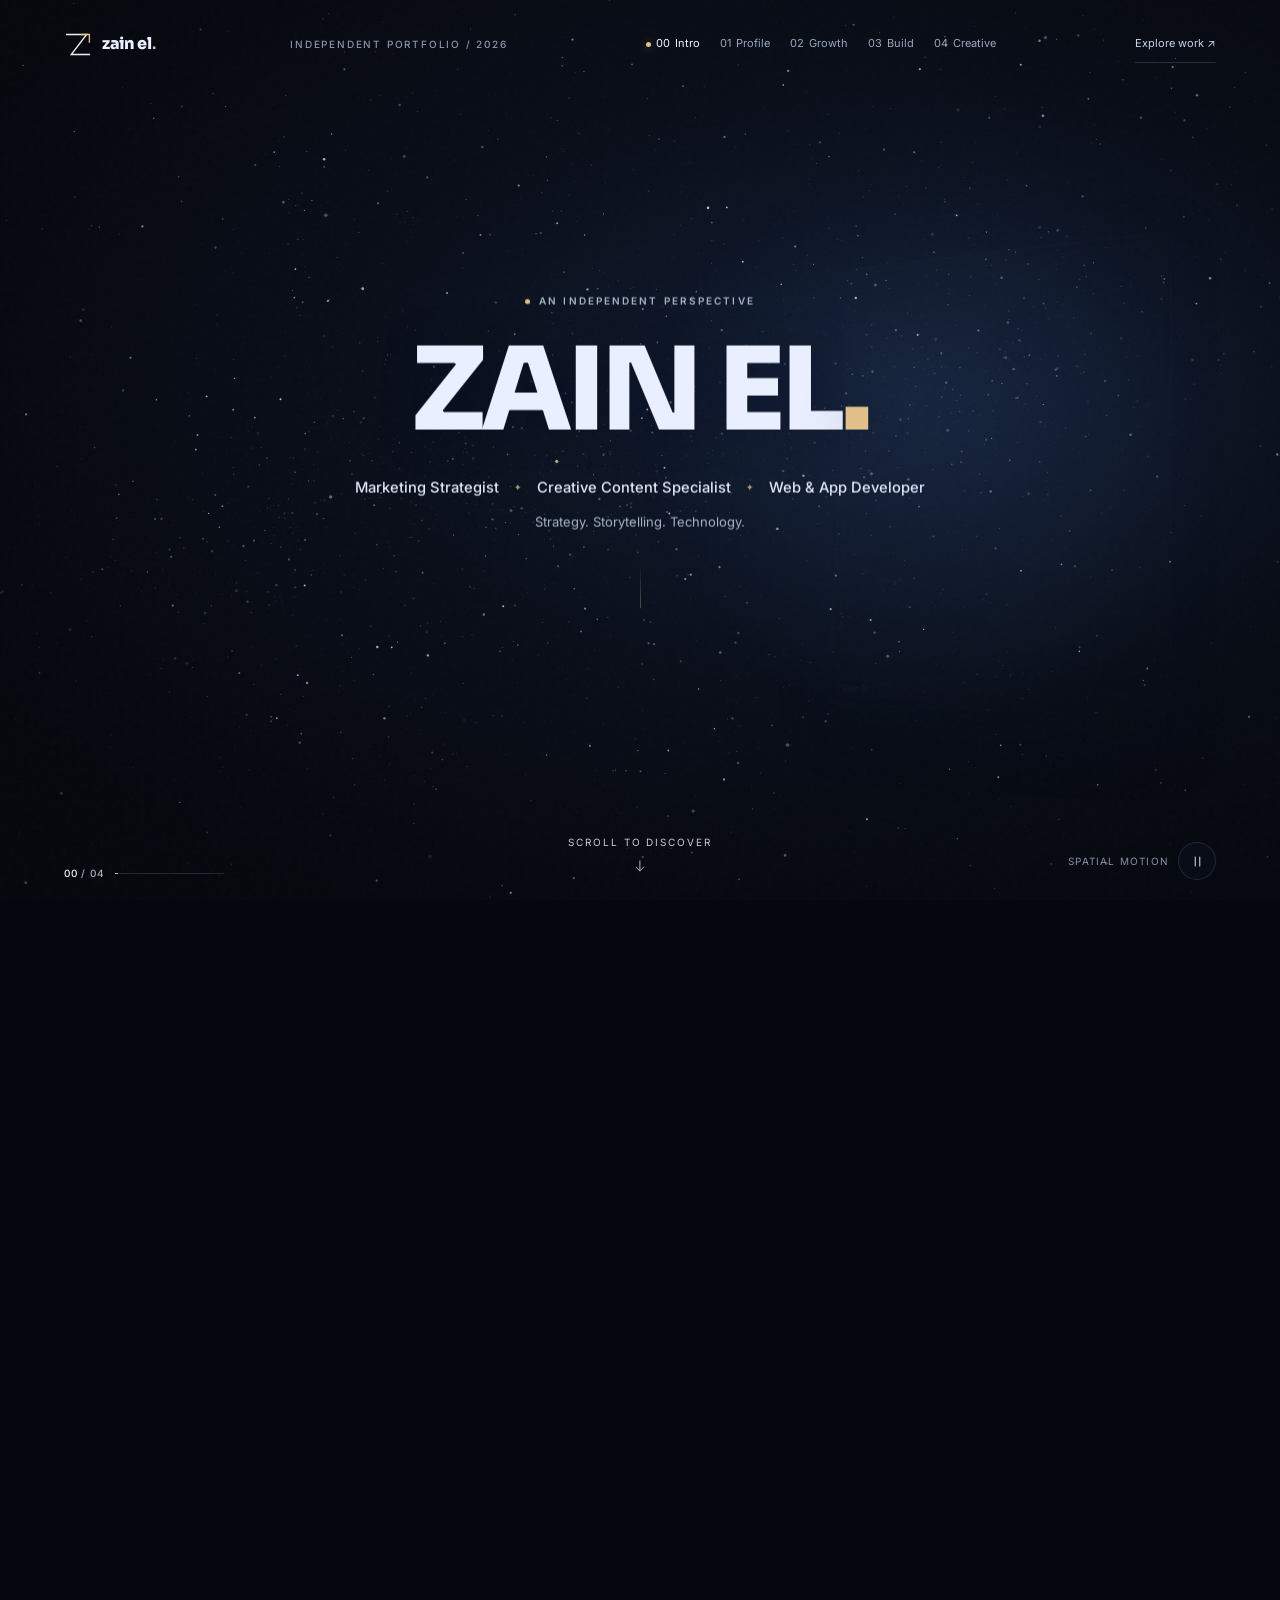
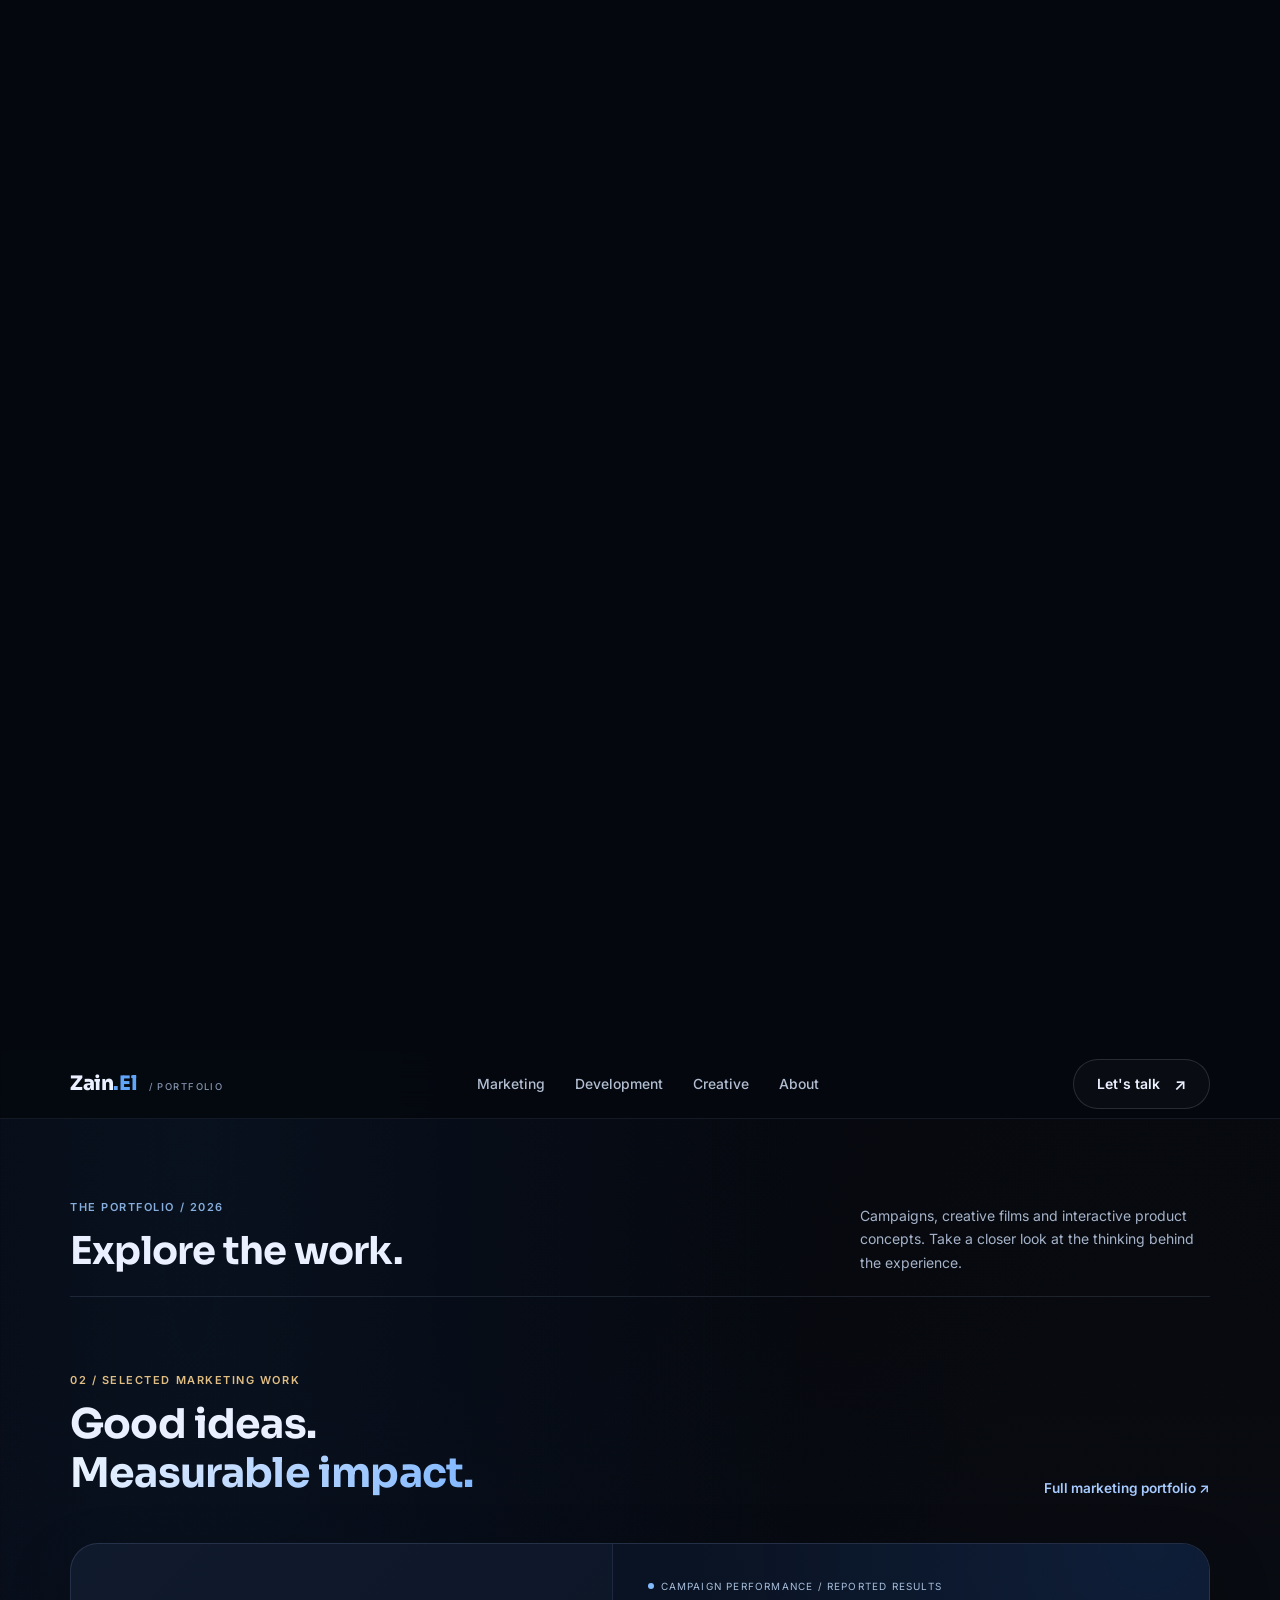
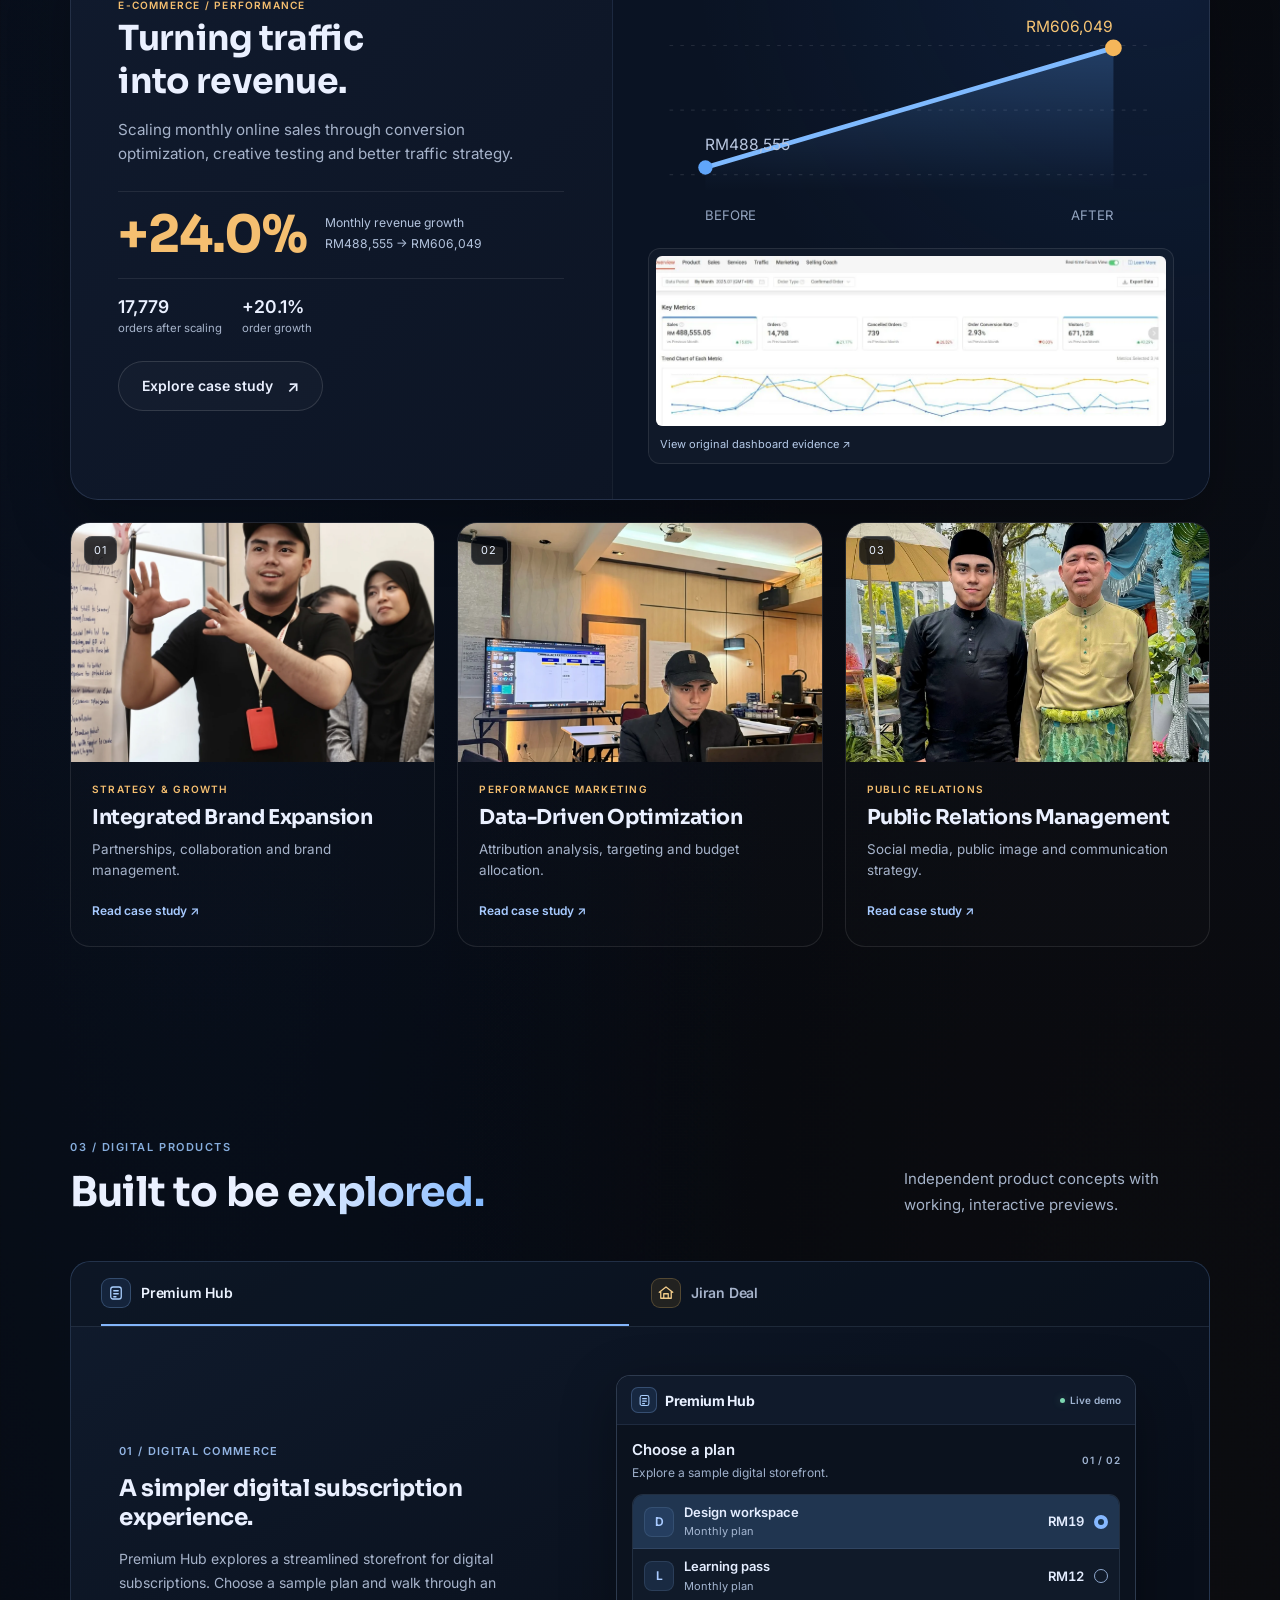
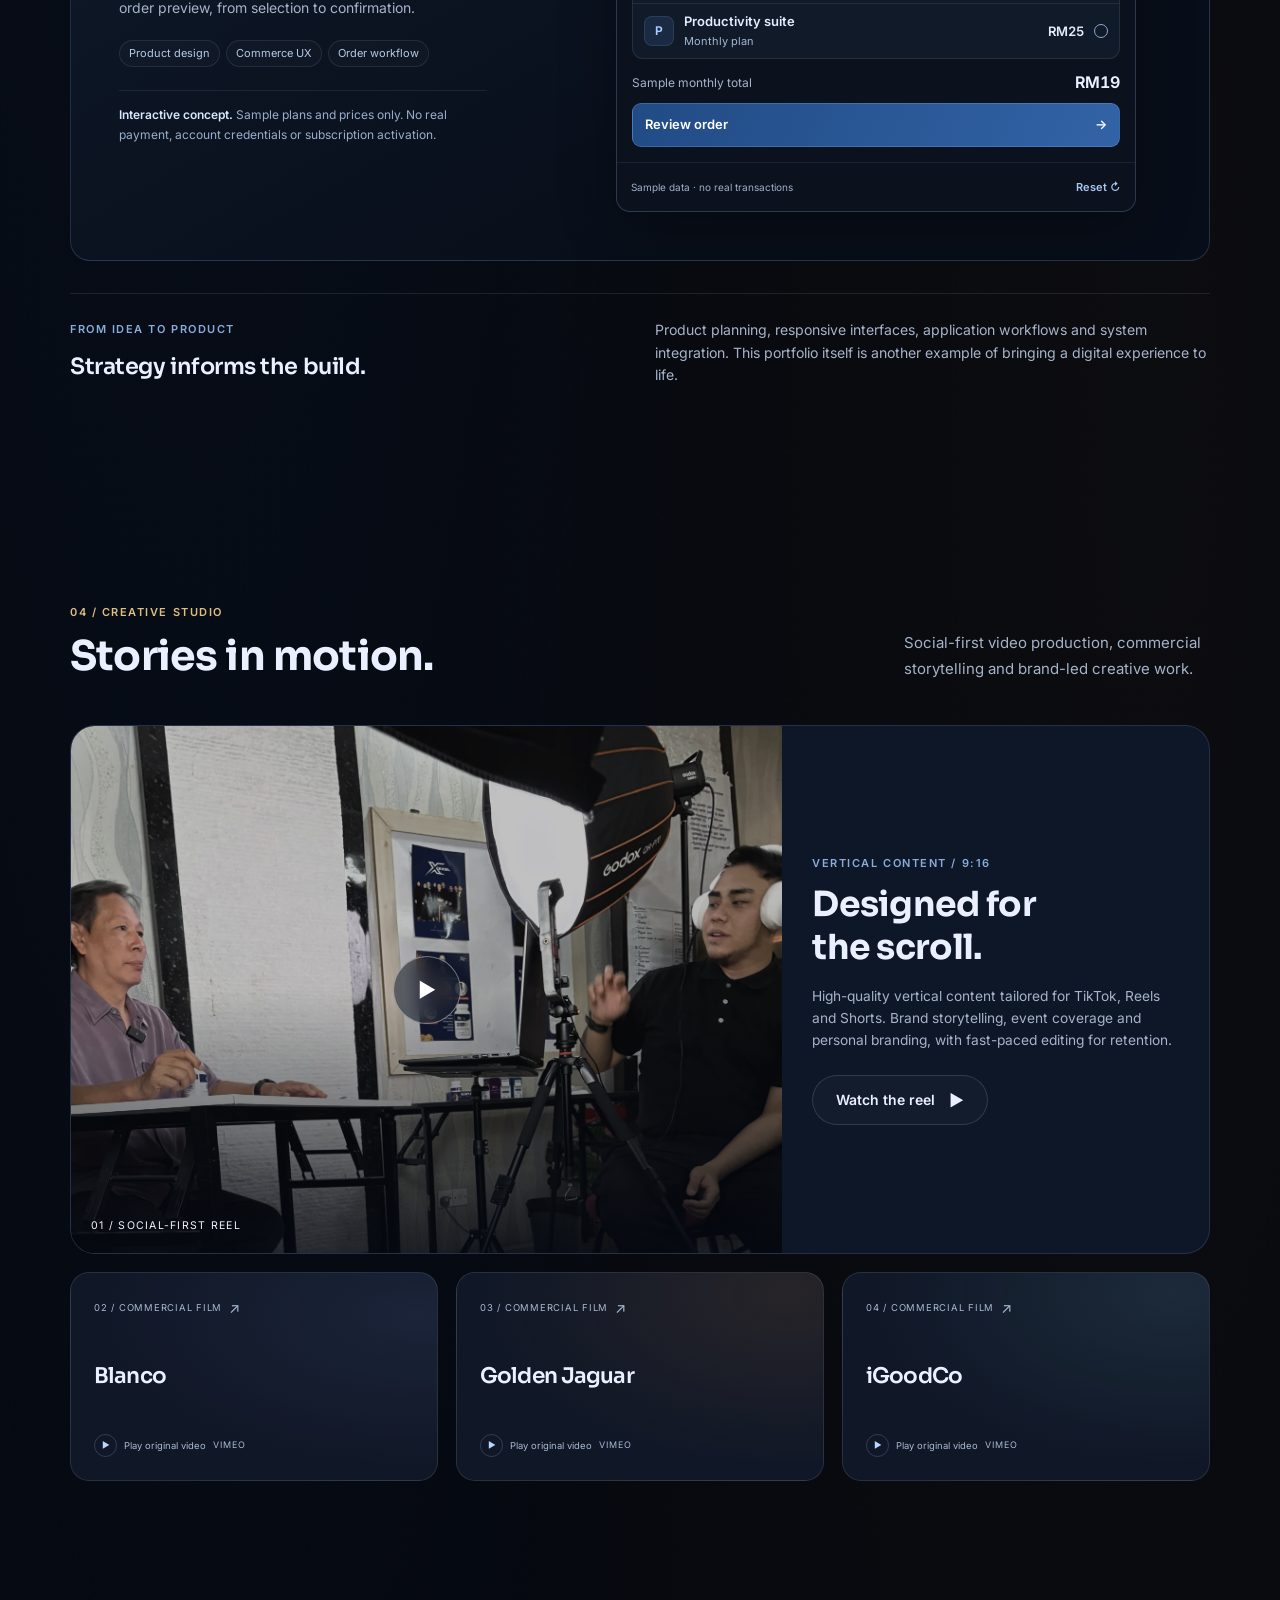
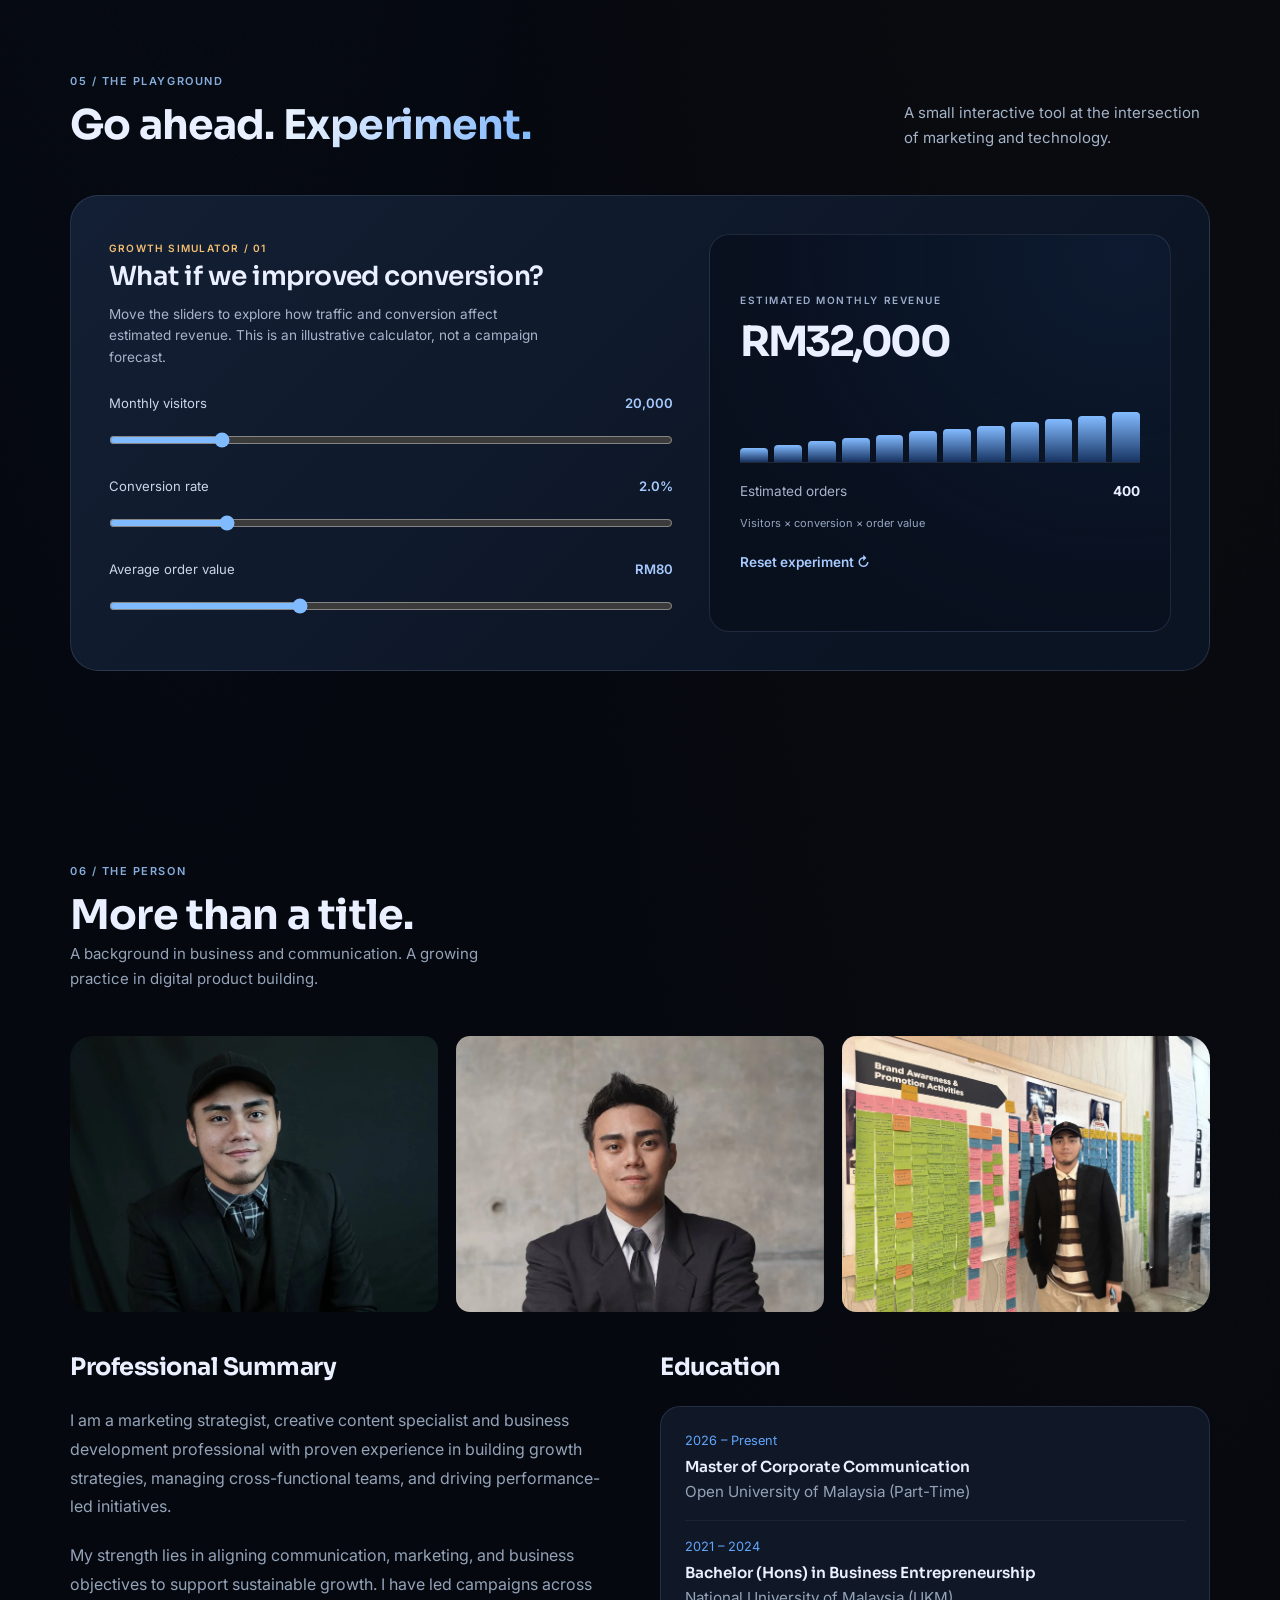
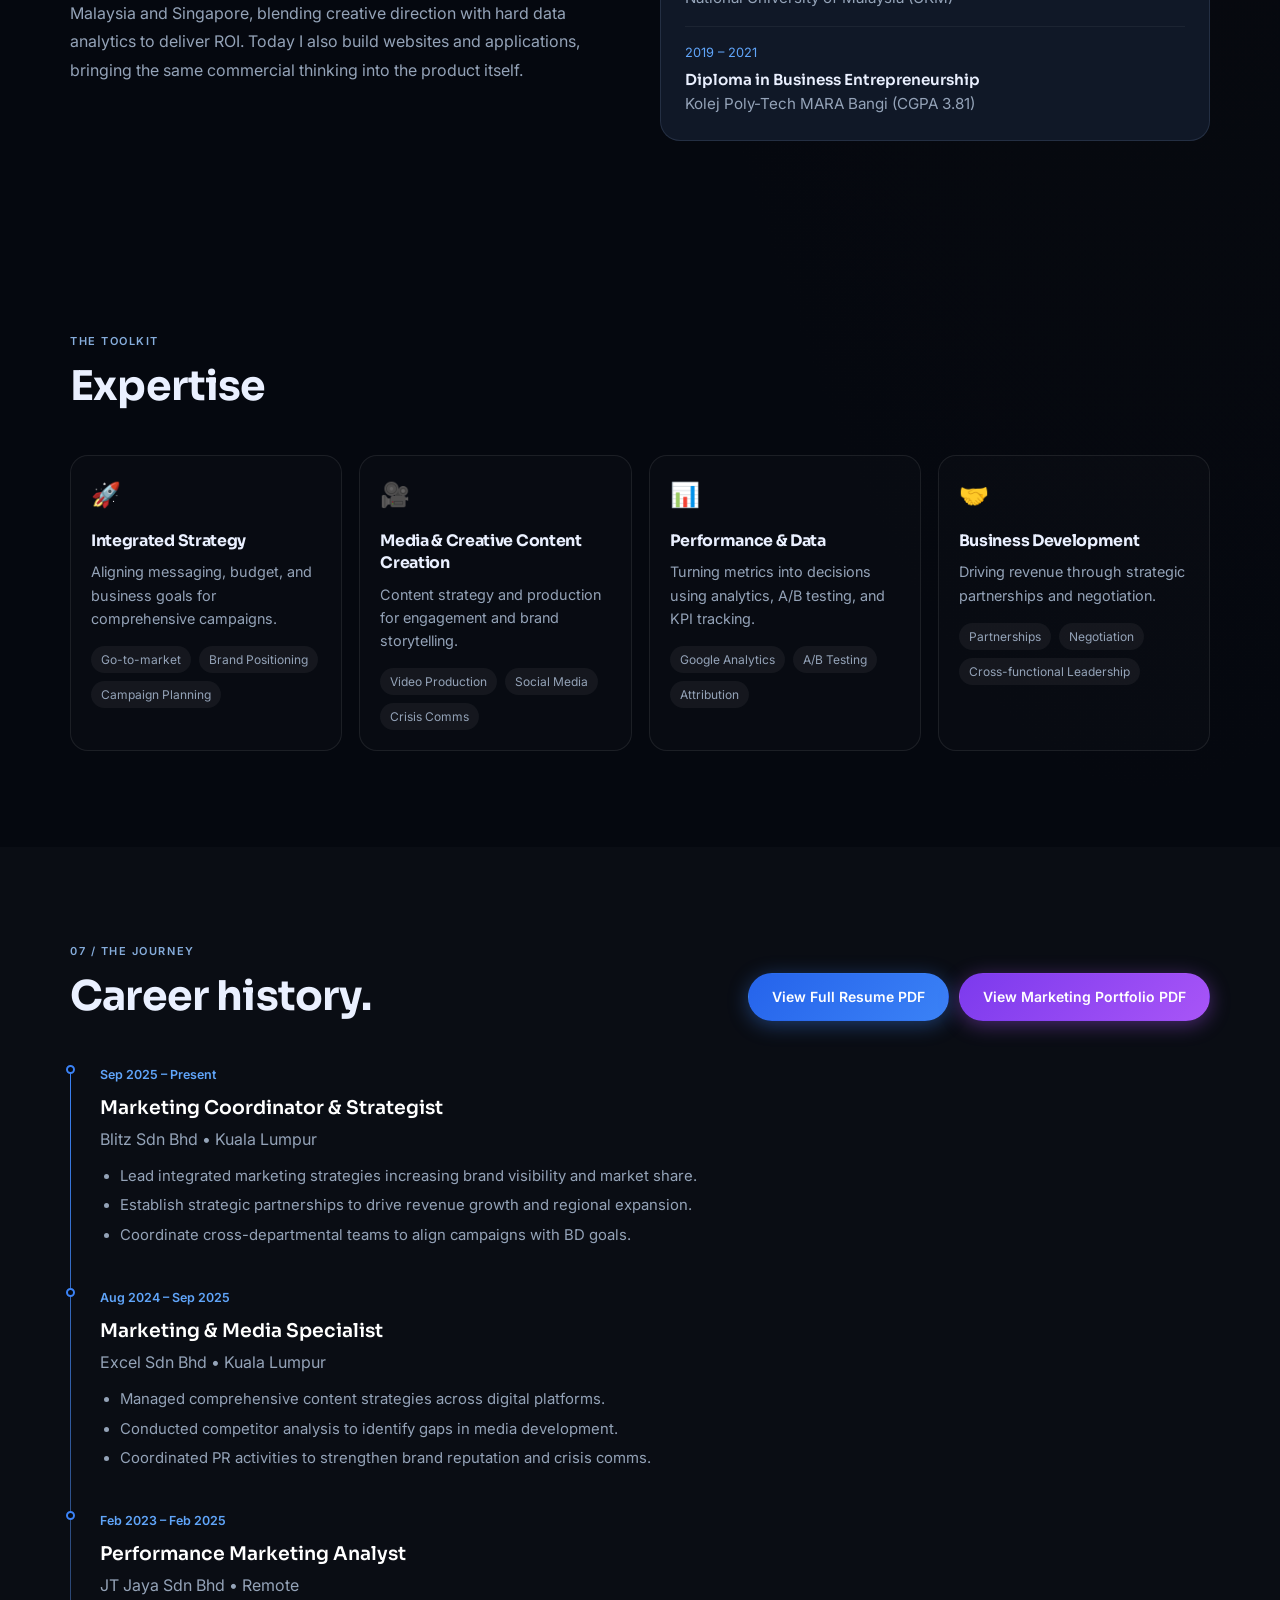
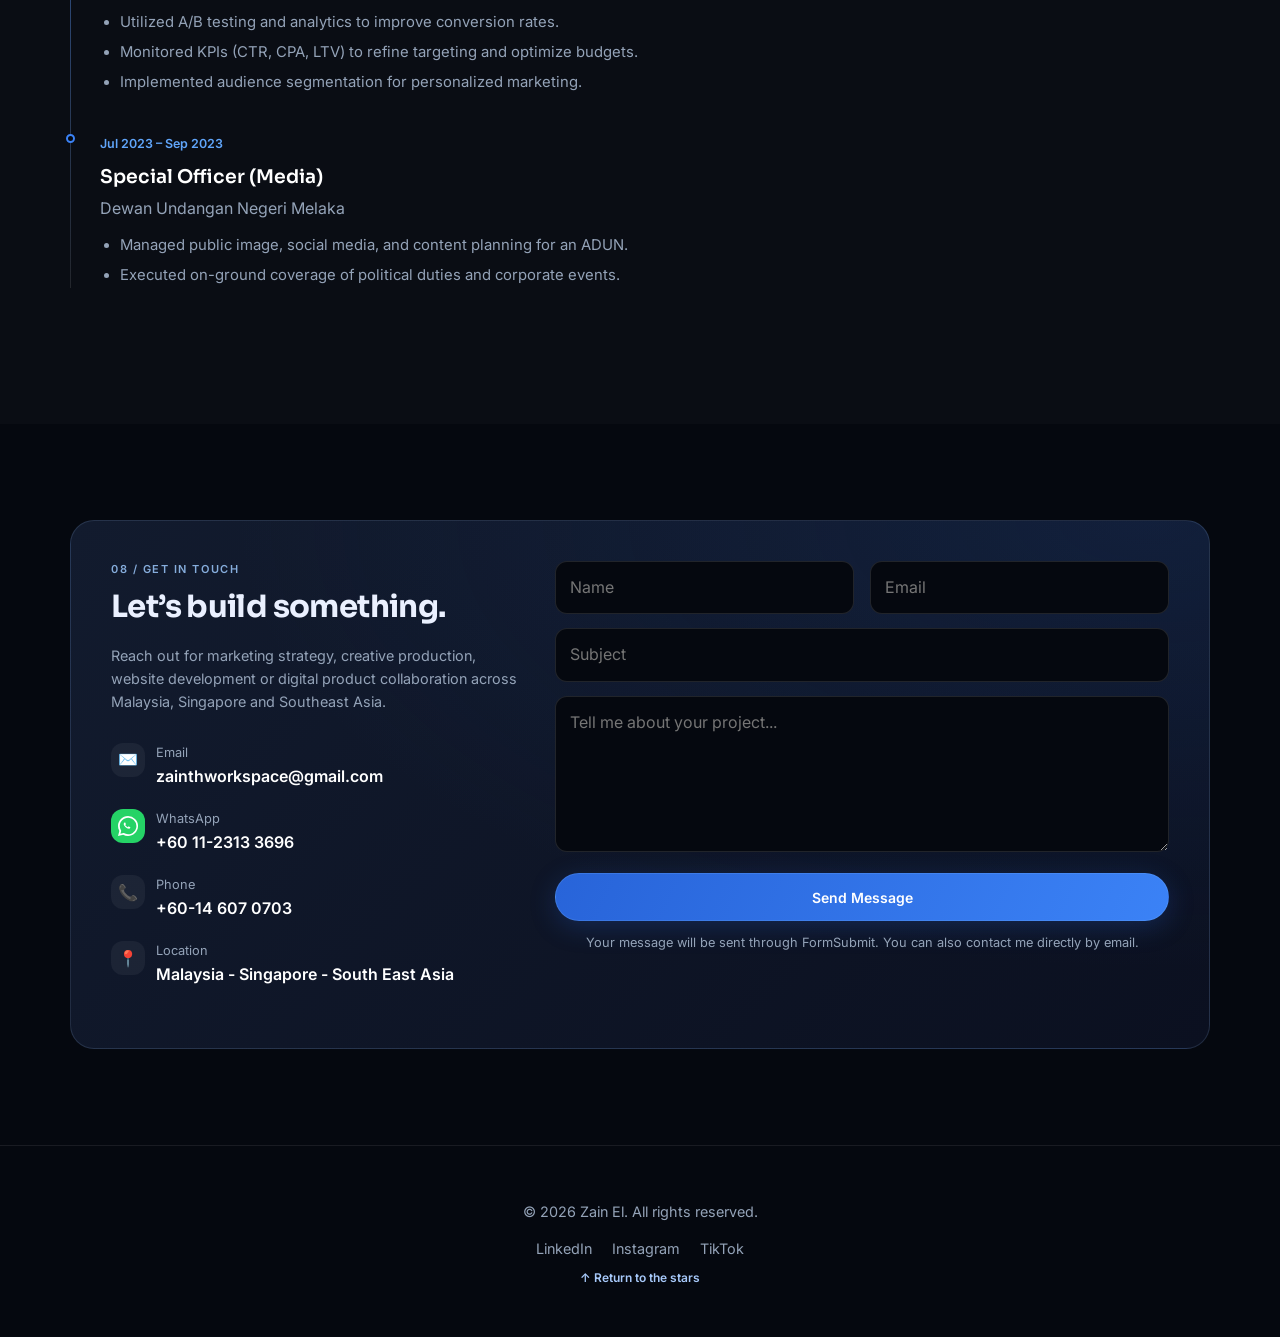
==== commit 69e07f92: "Add files via upload" ====
--- a/zain-3d-experience.html
+++ b/zain-3d-experience.html
@@ -800,41 +800,235 @@
 @media(max-height:490px) and (min-width:701px){#journey .scene{padding-top:65px;padding-bottom:65px}#journey .story-title,#journey .sc-profile h2{font-size:32px}#journey .story-copy,#journey .sc-profile p{font-size:12px}#journey .scene-stats{margin-top:10px}#journey .scene-stat strong{font-size:22px}#journey .sc-eyebrow{margin-bottom:10px}#journey .project-names,#journey .scene-links{margin-top:10px}#journey .art-label{display:none}}
 @media(prefers-reduced-motion:reduce){#portfolio .reveal{opacity:1;transform:none;transition:none!important}#journey .scene{will-change:auto}}
 </style>
-<noscript><style>#journey{height:auto}#journey .stage{position:relative;height:100vh}#portfolio .reveal{opacity:1;transform:none}#journey .scene:not(.intro){display:none}</style></noscript></head>
+<noscript><style>#journey{height:auto}#journey .stage{position:relative;height:100vh}#portfolio .reveal{opacity:1;transform:none}#journey .scene:not(.intro){display:none}</style></noscript><style>
+/* Immersive gallery: one visual language, four dimensional exhibits. */
+#journey{height:650vh;height:650svh}
+#journey .stage{background:radial-gradient(ellipse at 72% 44%,#111d34 0%,#080d18 43%,#05070e 82%)}
+#journey .stage::before{background:radial-gradient(ellipse at 70% 52%,var(--glow,#2e4f763c),transparent 52%),radial-gradient(ellipse at 30% 80%,#c4a16b09,transparent 60%);opacity:var(--art)}
+#journey .stage::after{background:radial-gradient(ellipse at 50% 42%,transparent 48%,#03050a88 100%);box-shadow:none}
+#journey .sc-header,#journey .sc-footer{z-index:9}
+#journey .scene{z-index:5;pointer-events:none;will-change:opacity,transform}
+#journey .intro-roles{max-width:760px;font-family:var(--sans);font-size:clamp(13px,1.15vw,17px);font-weight:500;letter-spacing:0;color:#e4eafa;display:flex;justify-content:center;align-items:center;flex-wrap:wrap;gap:7px 15px;line-height:1.5}
+#journey .intro-roles .sep{margin:0;font-size:9px;color:#d4b986;opacity:.85}
+#journey .intro-sub{letter-spacing:0;color:#a9b5cb}
+#journey .name{font-weight:800;letter-spacing:-.043em}
+#journey .hero-inner{max-width:560px;width:min(43%,560px)}
+#journey .sc-profile h2,#journey .story-title{font-size:clamp(37px,4.1vw,63px);font-weight:700;letter-spacing:-.035em;line-height:1.12}
+#journey .sc-profile h2 em,#journey .story-title em{background:linear-gradient(120deg,#f4f6ff,#87b7fa);background-clip:text;-webkit-background-clip:text;color:transparent;-webkit-text-fill-color:transparent}
+#journey .story-growth h2 em{background:linear-gradient(120deg,#fff4dd,#caa16a);background-clip:text;-webkit-background-clip:text}
+#journey .story-film h2 em{background:linear-gradient(120deg,#fff2e0,#d4b18c);background-clip:text;-webkit-background-clip:text}
+#journey .sc-profile p,#journey .story-copy{font-size:clamp(14px,1.1vw,16px);line-height:1.72;color:#b4c0d4}
+#journey .disciplines{display:grid;grid-template-columns:repeat(3,minmax(0,1fr));gap:18px;margin-top:29px;max-width:540px}
+#journey .discipline{max-width:none;padding-top:11px;min-width:0;border-color:#a8bfda35}
+#journey .discipline .num{color:#c8ab77;font-size:9px;letter-spacing:.12em;white-space:nowrap}
+#journey .discipline:nth-child(2) .num{color:#d7c5a8}
+#journey .discipline:nth-child(3) .num{color:#a0c5ff}
+#journey .discipline .txt{font:600 12px/1.45 var(--sans);letter-spacing:0;overflow-wrap:normal;color:#e4e9f6}
+#journey .art-label{display:none}
+#journey .visual-well{position:absolute;left:48.4%;right:3.2%;top:12%;bottom:11%;z-index:3;isolation:isolate;overflow:hidden;perspective:1400px;perspective-origin:50% 48%;pointer-events:none;mask-image:linear-gradient(90deg,transparent,#000 7%,#000 93%,transparent)}
+#journey .visual-well::before{content:"";position:absolute;inset:8% 0;background:radial-gradient(ellipse at 50% 48%,#4c78b616,transparent 68%);pointer-events:none}
+#journey .exhibit{position:absolute;left:50%;top:50%;width:var(--aw,350px);height:var(--ah,350px);transform-style:preserve-3d;transform-origin:center;will-change:transform,opacity;visibility:hidden;opacity:0;pointer-events:none;display:block}
+#journey .art-shadow{position:absolute;left:6%;right:6%;bottom:-15%;height:24%;border-radius:50%;background:radial-gradient(ellipse,#02040bc0,transparent 69%);transform:translateZ(-65px) rotateX(60deg);filter:blur(8px)}
+#journey .plate{position:absolute;inset:0;transform-style:preserve-3d;border:1px solid #d1ddf33e;border-radius:18px;background:linear-gradient(145deg,#d2e3ff13,#172a4459 48%,#090f1bd9);box-shadow:inset 0 1px 1px #ffffff45,inset 0 -1px 1px #f8daab22,0 22px 65px #02050f65;overflow:hidden}
+#journey .plate::after{content:"";position:absolute;inset:0;border-radius:inherit;pointer-events:none;background:linear-gradient(128deg,#eaf4ff14,transparent 30%,transparent 64%,#b9d5ff0a 79%,#f7dcb515);mix-blend-mode:screen}
+#journey .plate-back{transform:translate3d(12px,8px,-22px);border-color:#d8c29540;background:linear-gradient(125deg,#ac9a7850,#263d5665 42%,#0a1222aa);box-shadow:0 26px 70px #01040a7a}
+#journey .plate-mid{transform:translate3d(5px,4px,-10px);border-color:#bed9f74d}
+#journey .plate-front{transform:translateZ(1px)}
+#journey .art-reflection{position:absolute;inset:0;border-radius:inherit;pointer-events:none;opacity:.65;background:linear-gradient(122deg,transparent 12%,#eaf6ff13 13%,transparent 39%,transparent 72%,#eaf6ff09 76%,transparent 90%)}
+#journey .exhibit-kicker{display:flex;align-items:center;justify-content:space-between;gap:8px;font:600 9px/1.2 var(--sans);letter-spacing:.17em;text-transform:uppercase;color:#b8c6dc}
+#journey .exhibit-kicker b{font-weight:600;color:#e2c493}
+#journey .micro{font:500 9px/1.4 var(--sans);letter-spacing:.10em;text-transform:uppercase;color:#adbbd1}
+#journey .art-portrait .plate{border-radius:15px}
+#journey .portrait-shell{background:linear-gradient(140deg,#dce8f522,#2943645c 49%,#151a21f2);padding:11px;display:flex;flex-direction:column;gap:8px;border-color:#d8e6ff63}
+#journey .portrait-window{position:relative;flex:1;min-height:0;border-radius:9px;overflow:hidden;background:#0b1119;border:1px solid #d2deef36;box-shadow:0 0 0 1px #03050b}
+#journey .portrait-window img{width:100%;height:100%;object-fit:cover;object-position:50% 50%;opacity:0;display:block}
+#journey .portrait-window::after{content:"";position:absolute;inset:0;pointer-events:none;background:linear-gradient(140deg,#d7eaff0d,transparent 30%,transparent 70%,#e4bf7a09)}
+#journey .portrait-caption{display:flex;align-items:center;justify-content:space-between;gap:6px;color:#e2e6ef;font:600 11px/1.3 var(--display);white-space:nowrap;padding:1px 2px 0}
+#journey .portrait-caption span{font:500 8px/1.4 var(--sans);letter-spacing:.12em;color:#cdb68e;text-transform:uppercase}
+#journey .portrait-particles{position:absolute;inset:-45%;width:190%;height:190%;pointer-events:none;transform:translateZ(2px)}
+#journey .portrait-rim{position:absolute;inset:-1px;border:1px solid #e1c89662;border-radius:16px;transform:translateZ(7px);pointer-events:none;box-shadow:0 0 27px #b9d7ff0c}
+#journey .portrait-rim::before,#journey .portrait-rim::after{content:"";position:absolute;width:24%;height:15%;border-color:#f1d6ad;border-style:solid;border-width:1px 0 0 1px;border-top-left-radius:14px;top:0;left:0;opacity:.9}
+#journey .portrait-rim::after{border-width:0 1px 1px 0;border-radius:0 0 14px 0;top:auto;left:auto;bottom:0;right:0}
+#journey .art-growth .plate-front{padding:8%;display:flex;flex-direction:column;justify-content:space-between;gap:8px;background:linear-gradient(140deg,#292c32df,#121d2eeb 52%,#0a101bf8);border-color:#c4b18f72}
+#journey .growth-main{margin-top:2%;display:flex;flex-direction:column;gap:1px}
+#journey .growth-main strong{font:700 clamp(25px,4.7vw,64px)/1.08 var(--display);letter-spacing:-.045em;color:#f4e2c3;font-variant-numeric:tabular-nums}
+#journey .growth-main small{font:400 clamp(9px,1vw,13px)/1.4 var(--sans);color:#aebdd1}
+#journey .growth-graph{position:relative;flex:1;min-height:0;width:100%;display:flex;gap:14%;align-items:flex-end;padding:2% 9% 0;border-bottom:1px solid #d6dce329;background:repeating-linear-gradient(to top,transparent 0%,transparent 24.6%,#a9b4cb15 25%,transparent 25.4%)}
+#journey .growth-bar{position:relative;flex:1;height:72%;border-radius:5px 5px 0 0;background:linear-gradient(90deg,#334b6d,#7185a2);box-shadow:inset 1px 0 #c8d5ee40;transform-origin:bottom}
+#journey .growth-bar:last-child{height:89.3%;background:linear-gradient(90deg,#82633f,#e1c393 65%,#b69868);box-shadow:inset 1px 0 #fff4d1a0,0 0 20px #d6ab6730}
+#journey .growth-bar span{position:absolute;bottom:calc(100% + 5px);left:50%;transform:translateX(-50%);font:600 clamp(8px,1.1vw,12px)/1.2 var(--sans);color:#edf0f6;white-space:nowrap}
+#journey .growth-foot{display:flex;justify-content:space-between;padding:1px 11% 0;font:500 8px/1.4 var(--sans);color:#b1bed2;letter-spacing:.14em;text-transform:uppercase}
+#journey .art-growth .mini-proof{position:absolute;right:-6%;bottom:-5%;width:43%;height:30%;border-radius:12px;transform:translateZ(32px);padding:6px;background:#101d30e8;border:1px solid #b7cde75b;box-shadow:0 13px 35px #0008;overflow:hidden}
+#journey .mini-proof img{width:100%;height:100%;object-fit:cover;object-position:50% 42%;border-radius:6px;opacity:.9}
+#journey .mini-proof span{position:absolute;bottom:6px;left:6px;right:6px;padding:4px 5px;font:600 7px/1.2 var(--sans);letter-spacing:.08em;color:white;background:#09111cdb;text-transform:uppercase}
+#journey .art-build .plate-front{padding:6%;display:flex;flex-direction:column;gap:6%;background:linear-gradient(145deg,#1d3451eb,#0f1c30f5 60%,#0a1323);border-color:#95baf980}
+#journey .art-build .build-header{display:flex;justify-content:space-between;align-items:center;color:#dce7fa;font:600 10px/1 var(--sans)}
+#journey .art-build .build-header span{font:500 8px/1 var(--sans);color:#aabfda;letter-spacing:.11em;text-transform:uppercase}
+#journey .art-build .build-hero{display:flex;align-items:center;justify-content:space-between;gap:12px;margin-top:2%}
+#journey .build-logo{width:17%;aspect-ratio:1;display:grid;place-items:center;border-radius:25%;background:linear-gradient(140deg,#d9ebff,#87b5f0 46%,#577aaf);box-shadow:inset 0 1px #f5f9ff,0 8px 19px #01071780;color:#152946;font:800 clamp(12px,2.8vw,28px)/1 var(--display)}
+#journey .build-name{flex:1;min-width:0;color:#f0f5ff;font:700 clamp(15px,2.4vw,32px)/1.2 var(--display);letter-spacing:-.035em}
+#journey .build-name small{display:block;font:400 clamp(8px,1vw,11px)/1.5 var(--sans);color:#acc1db;letter-spacing:0;margin-top:4px}
+#journey .build-list{display:flex;flex-direction:column;gap:6px;flex:1;justify-content:center}
+#journey .build-row{border:1px solid #afc9f322;border-radius:8px;padding:7px 9px;background:#ffffff07;display:flex;justify-content:space-between;align-items:center;font:500 clamp(8px,1vw,12px)/1.25 var(--sans);color:#c8d8ed}
+#journey .build-row b{font-weight:600;color:#dbeaff}
+#journey .build-row .tiny-pill{color:#e4c898;font-size:8px}
+#journey .build-cta{border-radius:7px;padding:6px;text-align:center;background:linear-gradient(100deg,#8db9f6,#bcdaff);font:700 9px/1.4 var(--sans);color:#14253b}
+#journey .build-secondary{position:absolute;inset:36% -10% -3% 46%;transform:translateZ(60px) rotateY(-7deg) rotateZ(-3deg);background:linear-gradient(135deg,#2b3d38f7,#182c2dfc 60%,#12201f);border-radius:13px;border:1px solid #c3d2ac70;box-shadow:0 17px 40px #02070b80,inset 0 1px #f9e7bf40;display:flex;flex-direction:column;justify-content:space-between;padding:6%;gap:5px}
+#journey .build-secondary .exhibit-kicker{color:#c9dbc9;font-size:8px;letter-spacing:.11em}
+#journey .jiran-brand{font:700 clamp(14px,2.2vw,28px)/1.12 var(--display);letter-spacing:-.025em;color:#f0f5e5}
+#journey .jiran-brand small{display:block;font:400 9px/1.35 var(--sans);color:#b6c7b7;margin-top:3px}
+#journey .deal-mini{display:grid;grid-template-columns:repeat(2,1fr);gap:5px}
+#journey .deal-mini div{border-radius:6px;background:#dae5c615;border:1px solid #e2edd321;padding:5px;min-height:32px;display:grid;place-items:center;color:#f0dfb4;font:700 10px/1.2 var(--display)}
+#journey .art-film .plate-front{background:linear-gradient(135deg,#c6c0b520,#1a2638 45%,#0c1422);padding:3.5%;display:flex;flex-direction:column;gap:8px;border-color:#d8c3a26b}
+#journey .film-pic{flex:1;min-height:0;position:relative;overflow:hidden;border-radius:9px;background:#121b2a;border:1px solid #cdd6e636}
+#journey .film-pic img{width:100%;height:100%;object-fit:cover;object-position:50% 48%;filter:saturate(.83) contrast(1.06)}
+#journey .film-pic::after{content:"";position:absolute;inset:0;background:linear-gradient(180deg,transparent 45%,#0609119e);pointer-events:none}
+#journey .film-pic .film-caption{position:absolute;left:9px;bottom:9px;z-index:1;font:500 8px/1.4 var(--sans);letter-spacing:.13em;color:#f0ede8;text-transform:uppercase}
+#journey .film-index{display:flex;justify-content:space-between;font:500 8px/1.3 var(--sans);letter-spacing:.13em;color:#c2cad8;text-transform:uppercase}
+#journey .film-float{position:absolute;right:-7%;bottom:-5%;width:40%;height:60%;transform:translateZ(60px) rotateZ(-5deg) rotateY(-9deg);border:1px solid #d5c09a80;border-radius:12px;background:linear-gradient(145deg,#d6c7ac33,#111c2b);padding:5px;box-shadow:0 20px 45px #0008;overflow:hidden}
+#journey .film-float img{width:100%;height:100%;object-fit:cover;object-position:46% 43%;border-radius:7px;filter:saturate(.8)}
+#journey .film-float::after{content:"CREATIVE FIELDWORK";position:absolute;inset:auto 5px 5px;padding:5px 3px;background:#090f1cda;color:#dcd6c9;font:600 7px/1.2 var(--sans);text-align:center;letter-spacing:.06em;border-radius:0 0 6px 6px}
+#journey .visual-well .exhibit{overflow:visible}
+#journey .sc-profile .sc-eyebrow{margin-bottom:18px}
+#journey .scene-link{background:#18233466;border-color:#b8c7df42}
+#journey .stage .sc-grain{opacity:.022}
+@media(max-width:700px),(max-width:900px) and (orientation:portrait){
+#journey .visual-well{left:4%;right:4%;top:41%;bottom:9%;perspective:1050px;mask-image:linear-gradient(90deg,transparent,#000 5%,#000 95%,transparent)}
+#journey .scene{padding-top:75px}
+#journey .sc-profile{padding-top:75px}
+#journey .hero-inner{width:100%;max-width:520px}
+#journey .sc-profile h2,#journey .story-title{font-size:clamp(28px,7.9vw,43px);letter-spacing:-.028em;line-height:1.13;margin-bottom:10px}
+#journey .sc-profile .sc-eyebrow,#journey .sc-eyebrow{margin-bottom:10px;font-size:9px}
+#journey .story-copy,#journey .sc-profile p{font-size:13px;line-height:1.55;max-width:480px}
+#journey .disciplines{margin-top:13px;gap:10px;max-width:460px}
+#journey .discipline{padding-top:7px}
+#journey .discipline .num{font-size:8px;letter-spacing:.08em;margin-bottom:4px}
+#journey .discipline .txt{font-size:10px;line-height:1.35}
+#journey .intro-roles{gap:5px 10px;font-size:12px;max-width:335px;line-height:1.55;margin-top:20px}
+#journey .intro-roles span:nth-of-type(4){display:none}
+#journey .intro-roles .role:last-child{flex-basis:100%}
+#journey .intro-sub{font-size:12px;line-height:1.6}
+#journey .art-portrait .plate{border-radius:13px}
+#journey .portrait-shell{padding:8px;gap:6px}
+#journey .portrait-caption{font-size:10px}
+#journey .portrait-caption span{font-size:7px}
+#journey .plate{border-radius:13px}
+#journey .growth-main strong{font-size:clamp(27px,9.5vw,44px)}
+#journey .art-growth .plate-front{padding:7%}
+#journey .growth-bar span{font-size:9px}
+#journey .art-growth .mini-proof{right:-4%;bottom:-4%;transform:translateZ(23px);padding:4px}
+#journey .art-growth .mini-proof span{font-size:6px;bottom:4px;left:4px;right:4px}
+#journey .art-build .build-name{font-size:clamp(15px,5vw,23px)}
+#journey .build-logo{font-size:20px}
+#journey .build-secondary{transform:translateZ(35px) rotateY(-7deg) rotateZ(-3deg);right:-6%;bottom:-3%;padding:5%}
+#journey .jiran-brand{font-size:clamp(14px,5vw,22px)}
+#journey .film-float{right:-4%;bottom:-4%;transform:translateZ(35px) rotateZ(-5deg) rotateY(-9deg)}
+#journey .film-index{font-size:7px}
+#journey .film-pic .film-caption{font-size:7px}
+#journey .exhibit-kicker{font-size:8px;letter-spacing:.10em}
+}
+@media(max-height:650px) and (max-width:700px) and (orientation:portrait){
+#journey .scene,#journey .sc-profile{padding-top:62px}
+#journey .sc-profile h2,#journey .story-title{font-size:clamp(24px,7.3vw,32px);margin-bottom:8px}
+#journey .sc-profile p,#journey .story-copy{font-size:12px;line-height:1.42}
+#journey .sc-profile .sc-eyebrow,#journey .sc-eyebrow{margin-bottom:7px}
+#journey .disciplines{margin-top:9px;gap:7px}
+#journey .discipline .txt{font-size:9.5px}
+#journey .discipline .num{font-size:7.5px}
+#journey .portrait-shell{padding:6px;gap:5px}
+#journey .portrait-caption{font-size:9px}
+#journey .portrait-caption span{font-size:6px}
+#journey .exhibit-kicker{font-size:7px}
+#journey .growth-main strong{font-size:25px}
+#journey .build-row{padding:5px 6px;font-size:8px}
+#journey .build-secondary .exhibit-kicker{font-size:7px}
+#journey .jiran-brand small{font-size:7px}
+#journey .deal-mini div{min-height:24px;font-size:9px}
+}
+@media(max-height:520px) and (orientation:landscape){
+#journey .scene{padding:60px var(--frame) 56px;align-items:center}
+#journey .hero-inner{width:44%;max-width:400px}
+#journey .visual-well{left:50%;right:3%;top:14%;bottom:12%;perspective:1000px}
+#journey .sc-profile h2,#journey .story-title{font-size:clamp(25px,3.7vw,37px)}
+#journey .sc-profile p,#journey .story-copy{font-size:12px;line-height:1.4}
+#journey .disciplines{margin-top:9px;gap:7px}
+#journey .discipline .txt{font-size:9px}
+#journey .scene-links{margin-top:8px}
+#journey .intro-roles .role:last-child{flex-basis:auto}
+}
+/* Keep floating secondary layers from obscuring the exhibit's own labels. */
+#journey .art-growth .mini-proof{right:-9%;bottom:-10%;width:38%;height:26%;transform:translateZ(18px) translateY(18px);opacity:.9}
+#journey .growth-foot{position:relative;z-index:1}
+#journey .film-float{bottom:10%;height:54%;right:-8%}
+#journey .film-pic .film-caption{display:none}
+#journey .build-cta{background:none;border-top:1px solid #9fb9dc36;color:#abc6e7;border-radius:0;text-align:left;padding:8px 2px 0;font-size:8px;letter-spacing:.10em;text-transform:uppercase}
+#journey .build-secondary{inset:38% -12% -3% 53%}
+#journey .build-row{max-width:76%}
+#journey .portrait-caption{position:absolute;bottom:13px;left:14px;right:14px;z-index:1;text-shadow:0 1px 8px #000;background:linear-gradient(0deg,#070c1490,transparent);padding:12px 4px 0}
+@media(max-width:900px) and (orientation:portrait){
+#journey .art-growth .mini-proof{display:none}
+#journey .film-float{bottom:11%;height:54%;right:-6%}
+#journey .build-secondary{inset:38% -6% -2% 53%}
+#journey .build-row{max-width:82%}
+#journey .portrait-caption{left:11px;right:11px;bottom:11px}
+}
+#journey .stage.compact-art .art-build .plate-front{padding:5%;gap:4%}
+#journey .stage.compact-art .build-header{font-size:8px}
+#journey .stage.compact-art .build-header span{font-size:7px}
+#journey .stage.compact-art .build-name{font-size:14px}
+#journey .stage.compact-art .build-name small{font-size:7px;margin-top:2px}
+#journey .stage.compact-art .build-row{padding:4px 5px;font-size:7px}
+#journey .stage.compact-art .build-list{gap:4px}
+#journey .stage.compact-art .build-cta{display:none}
+#journey .stage.compact-art .build-secondary{padding:6%;inset:36% -5% 1% 52%;gap:3px;transform:translateZ(20px) rotateZ(-3deg);border-radius:9px}
+#journey .stage.compact-art .build-secondary .micro{display:none}
+#journey .stage.compact-art .jiran-brand{font-size:13px}
+#journey .stage.compact-art .jiran-brand small{font-size:7px}
+#journey .stage.compact-art .deal-mini div{min-height:20px;padding:3px;font-size:8px}
+#journey .stage.compact-art .art-growth .plate-front{padding:6%;gap:4px}
+#journey .stage.compact-art .growth-main strong{font-size:25px}
+#journey .stage.compact-art .growth-main small{font-size:8px}
+#journey .stage.compact-art .growth-bar span{font-size:7px}
+#journey .stage.compact-art .growth-foot{font-size:7px}
+#journey .stage.compact-art .film-index{font-size:6px}
+#journey .stage.compact-art .art-film .plate-front{gap:5px}
+
+</style>
+</head>
 <body><a class="skip" href="#portfolio">Skip immersive introduction</a>
 
 <div id="journey"><div aria-label="Zain El immersive portfolio" class="stage" id="stage">
-<canvas aria-hidden="true" id="space"></canvas><div aria-hidden="true" class="sc-grain"></div>
+<canvas aria-hidden="true" id="space"></canvas><div aria-hidden="true" class="visual-well" id="visual-well">
+<div class="exhibit art-portrait" id="art-portrait"><div class="art-shadow"></div><div class="plate plate-back portrait-glass"></div><div class="plate plate-mid portrait-glass"></div><div class="plate plate-front portrait-shell" id="portrait-shell"><div class="portrait-window" id="portrait-window"><img alt="" decoding="async" height="900" id="assembled-portrait" src="[data-uri]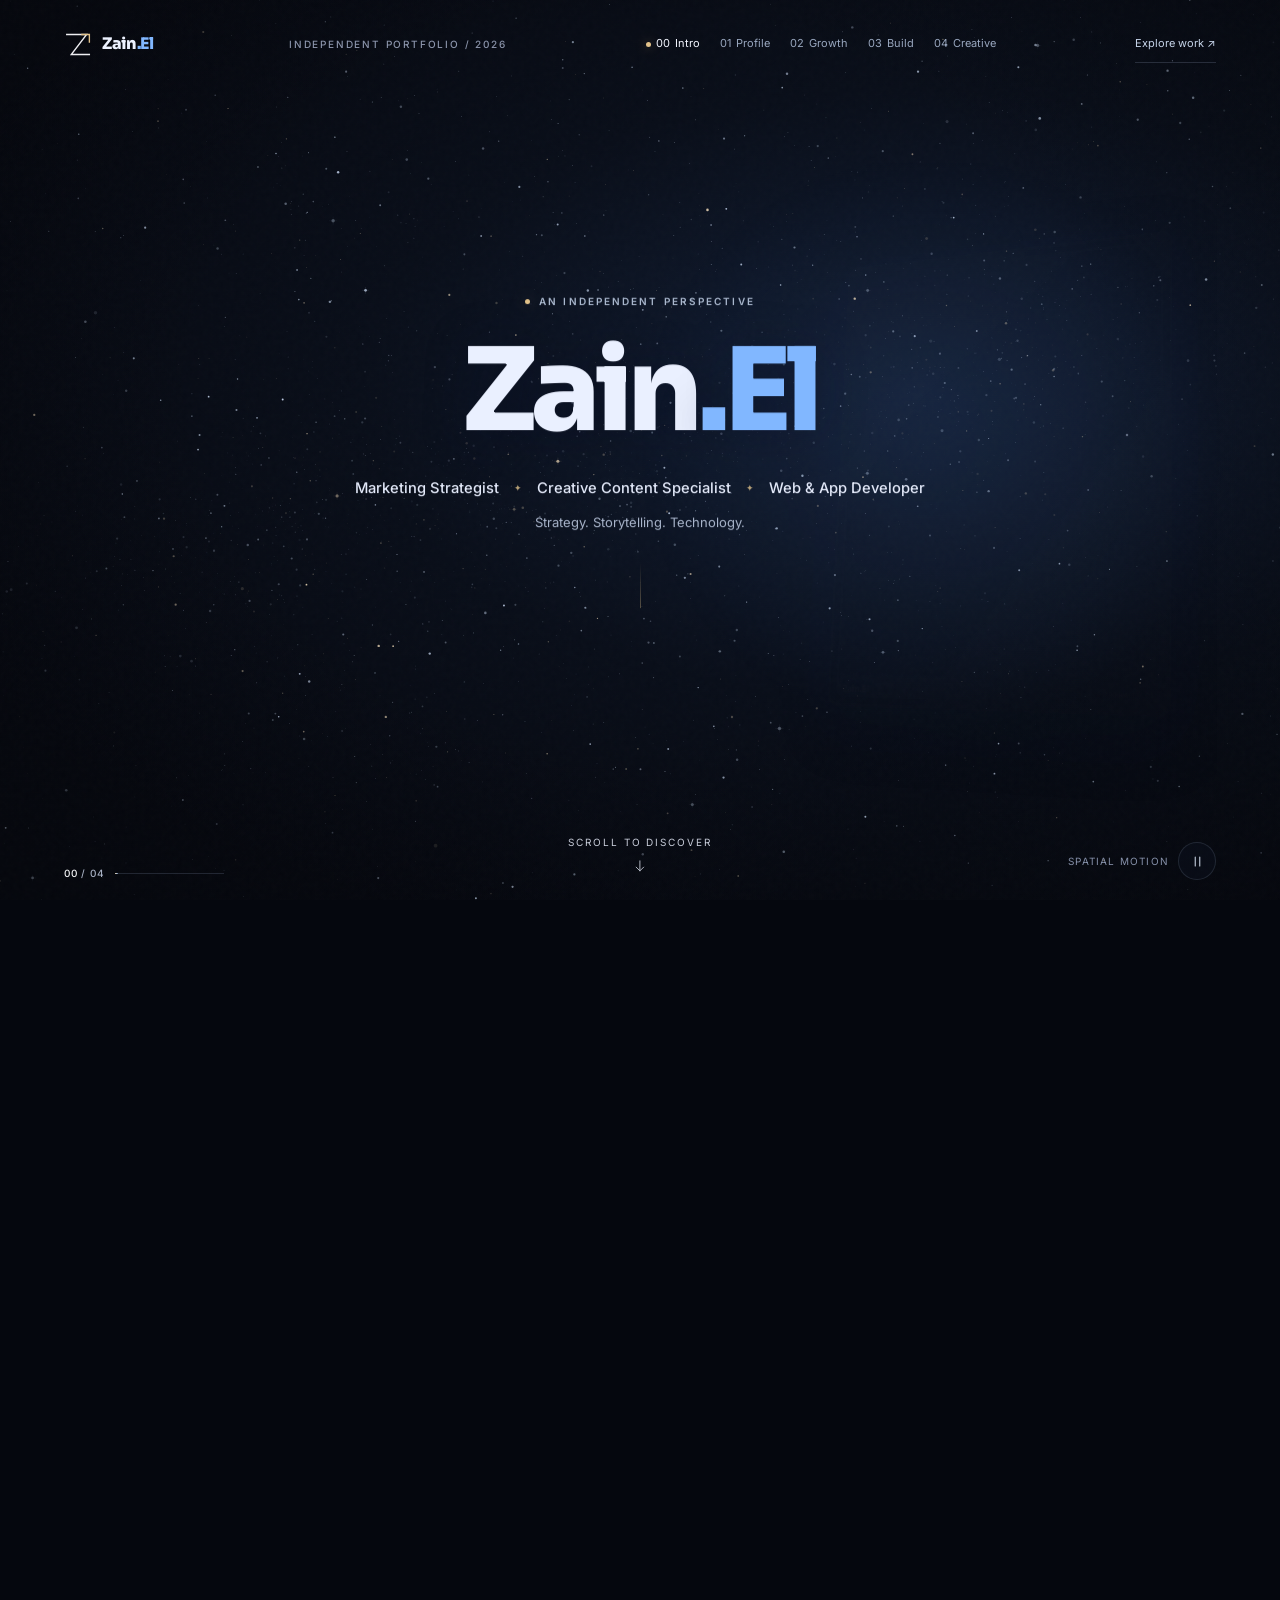
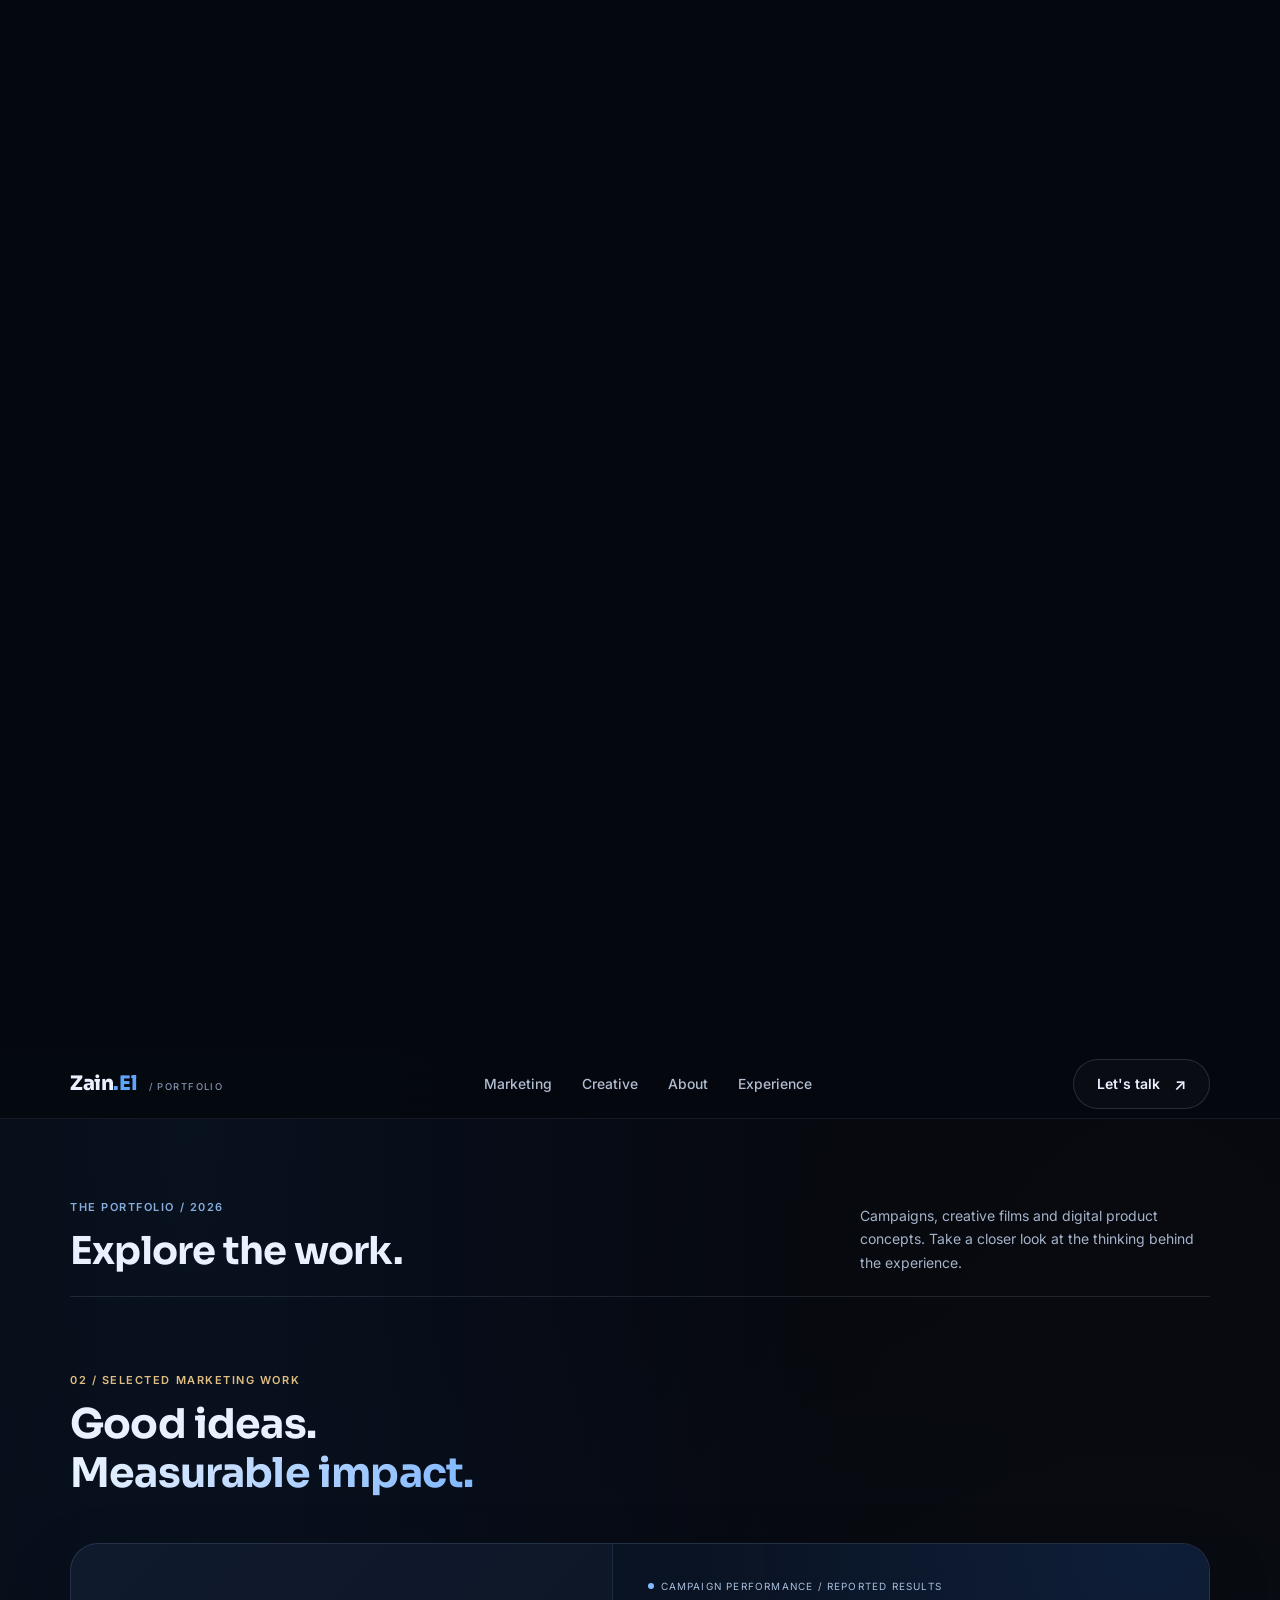
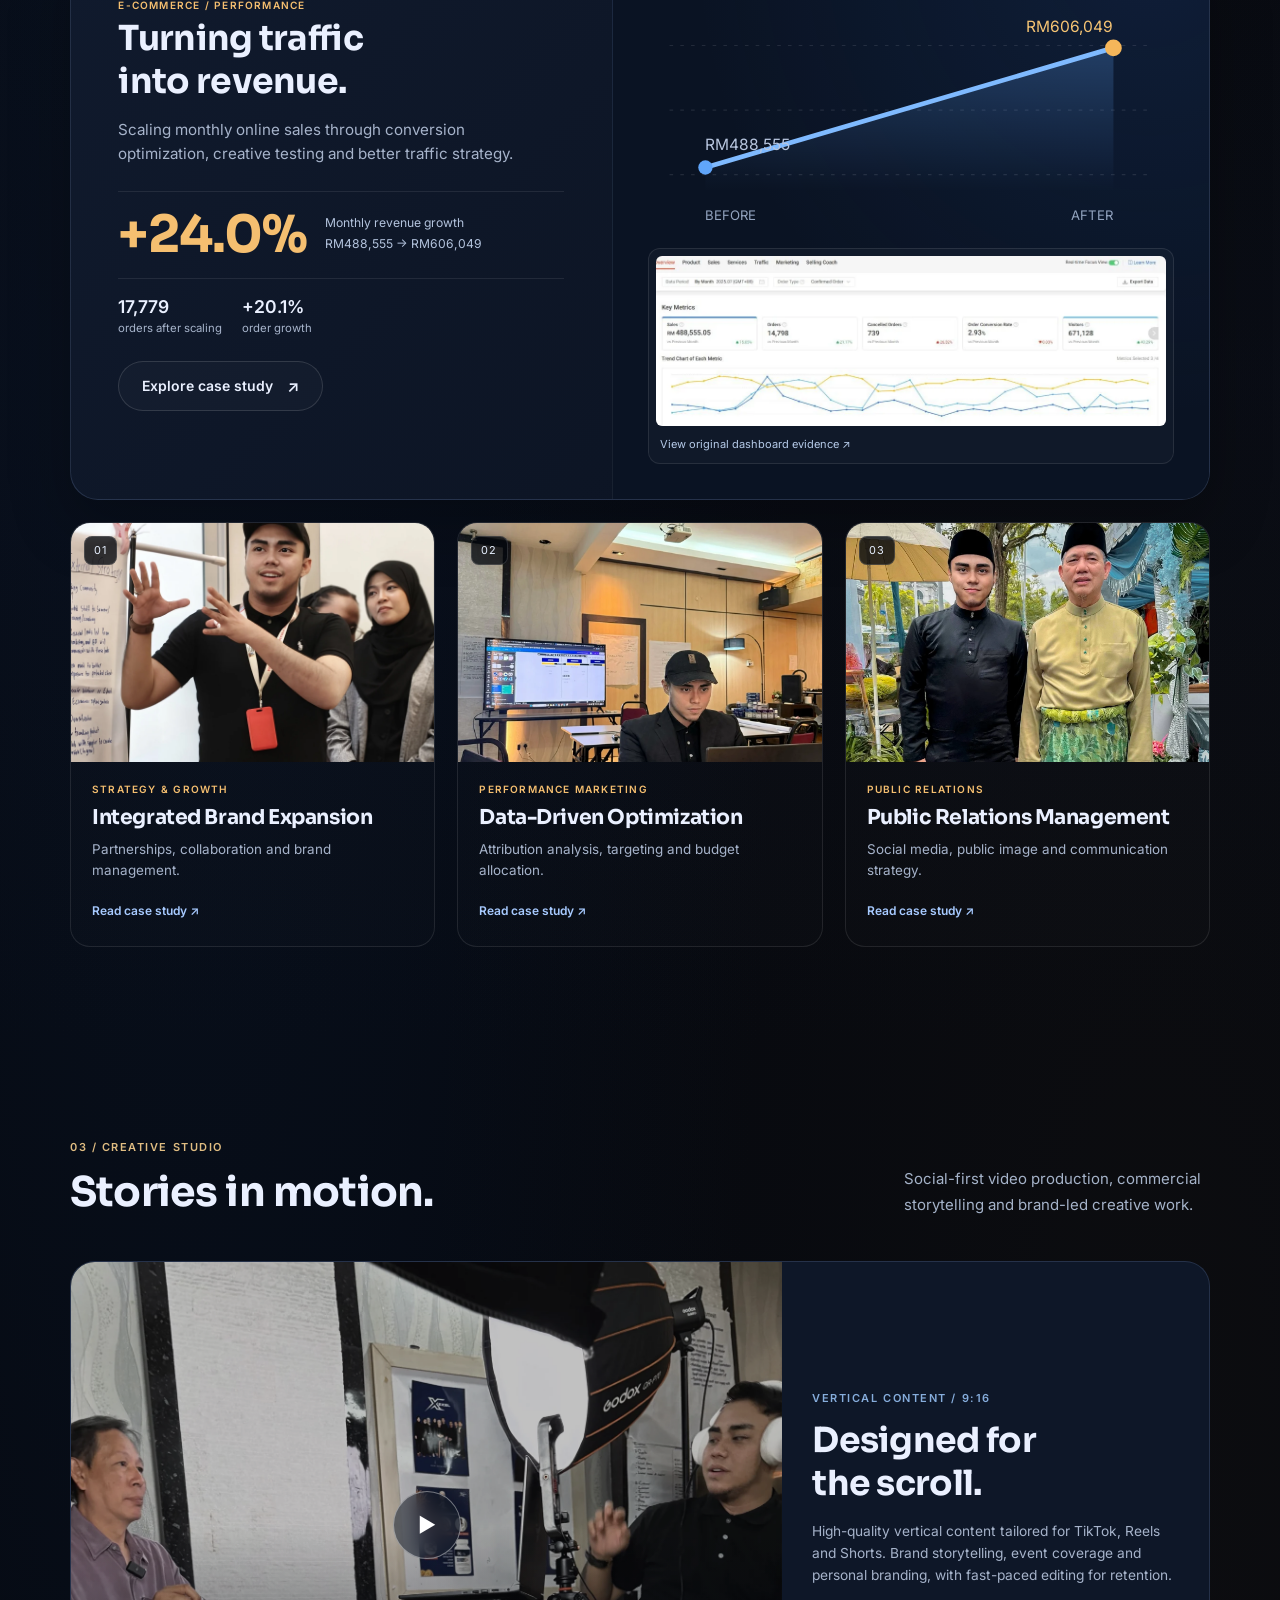
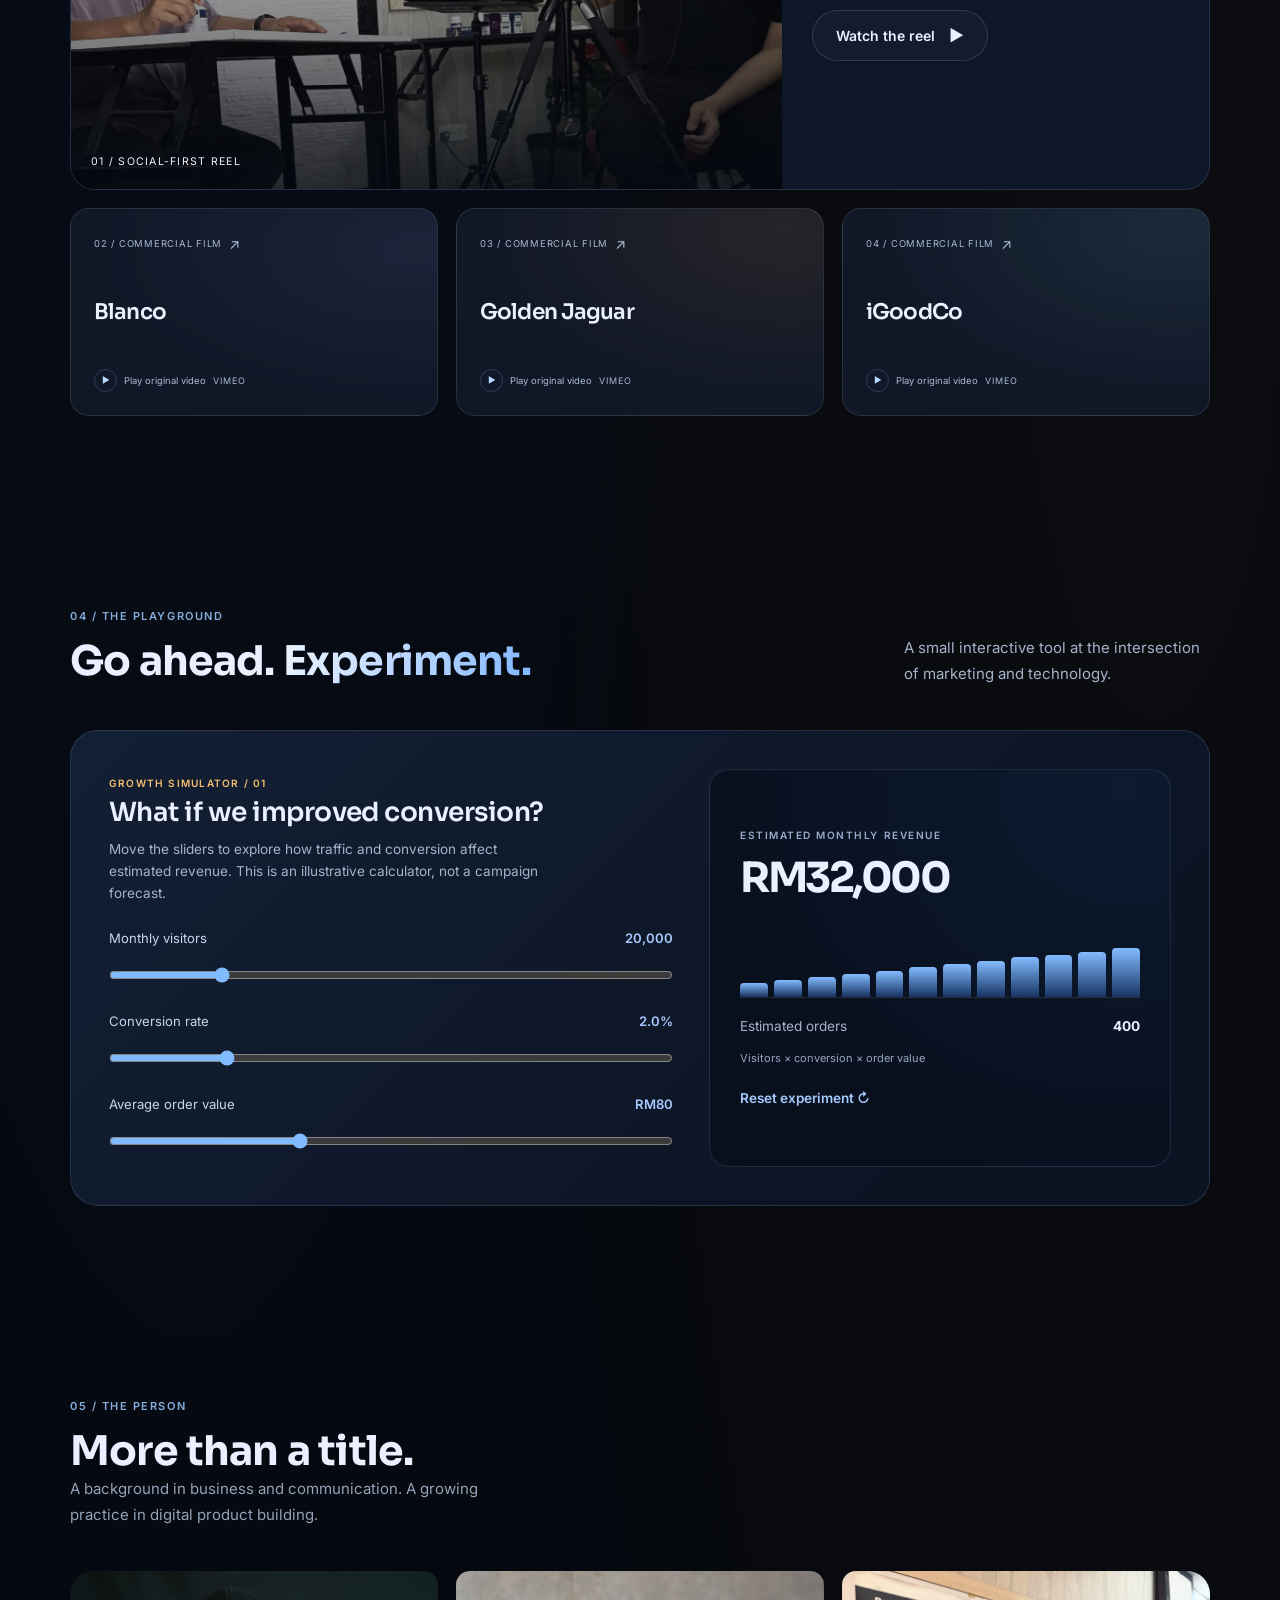
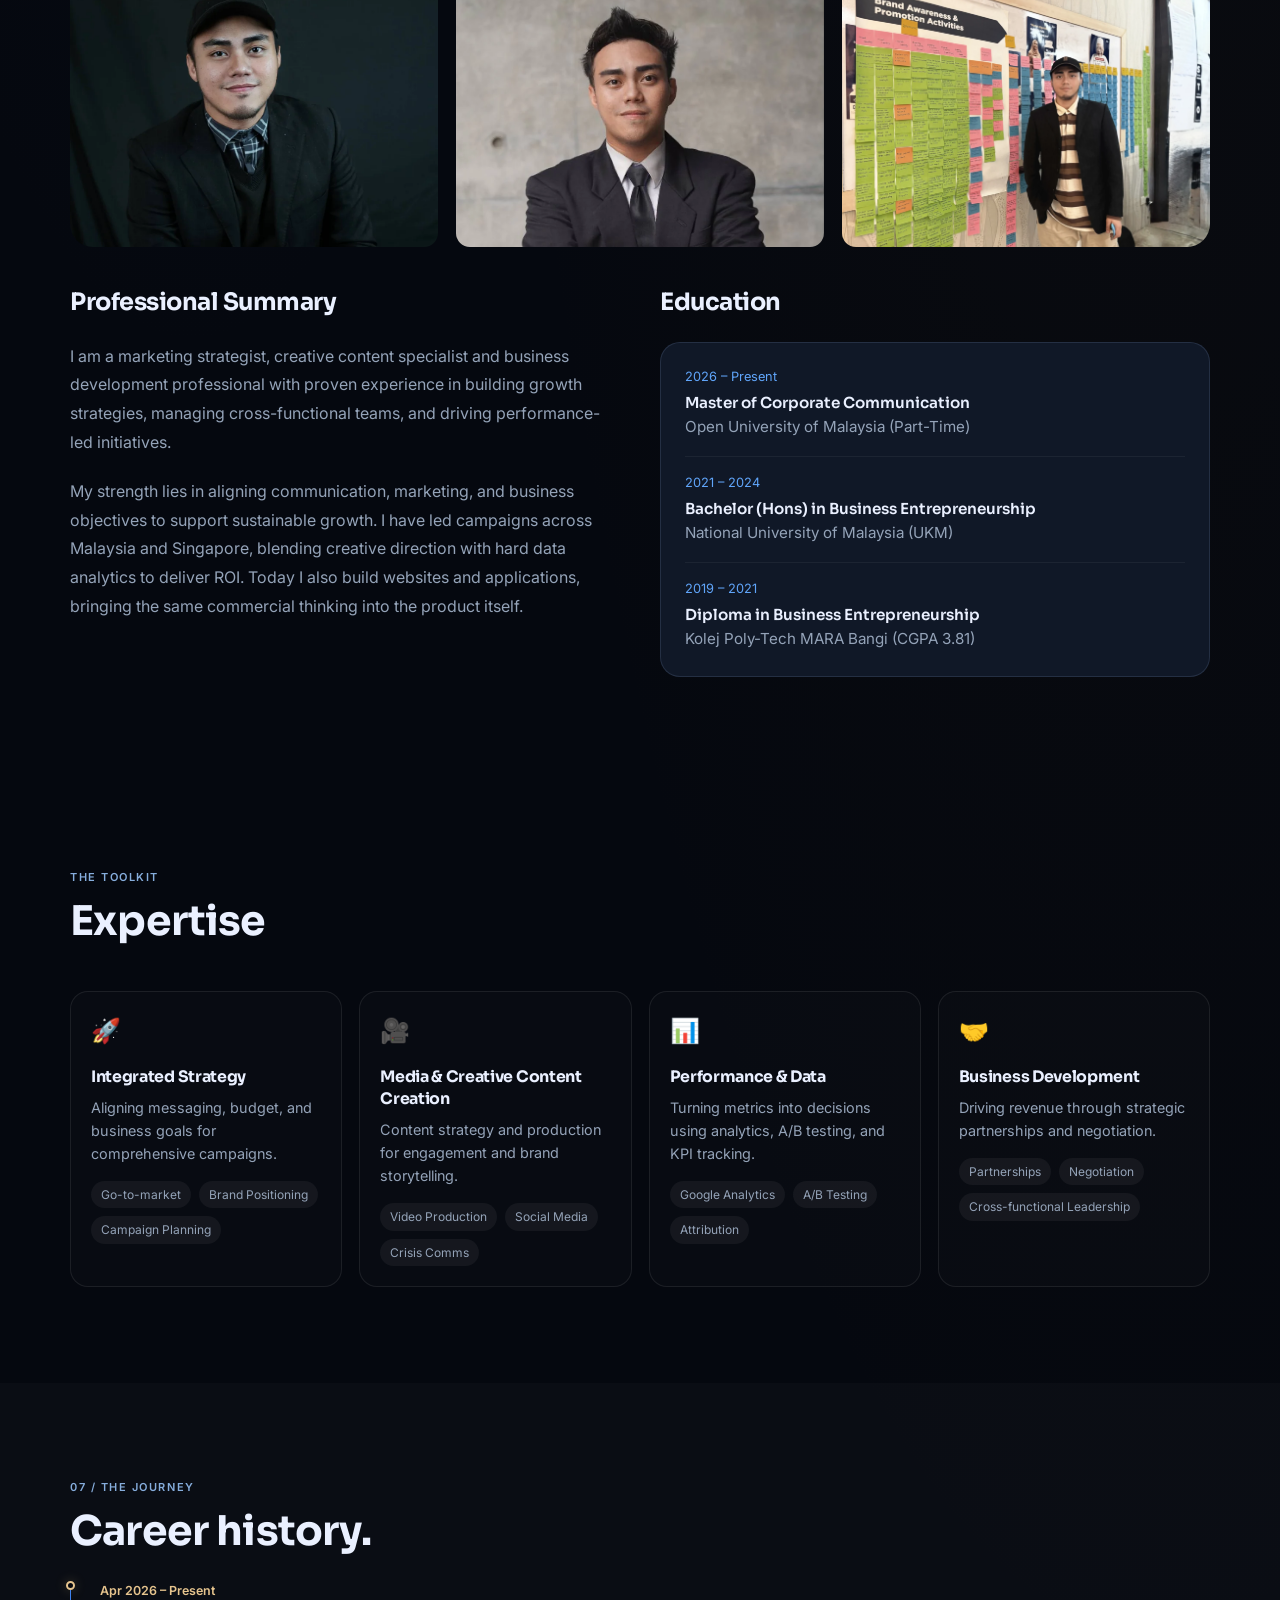
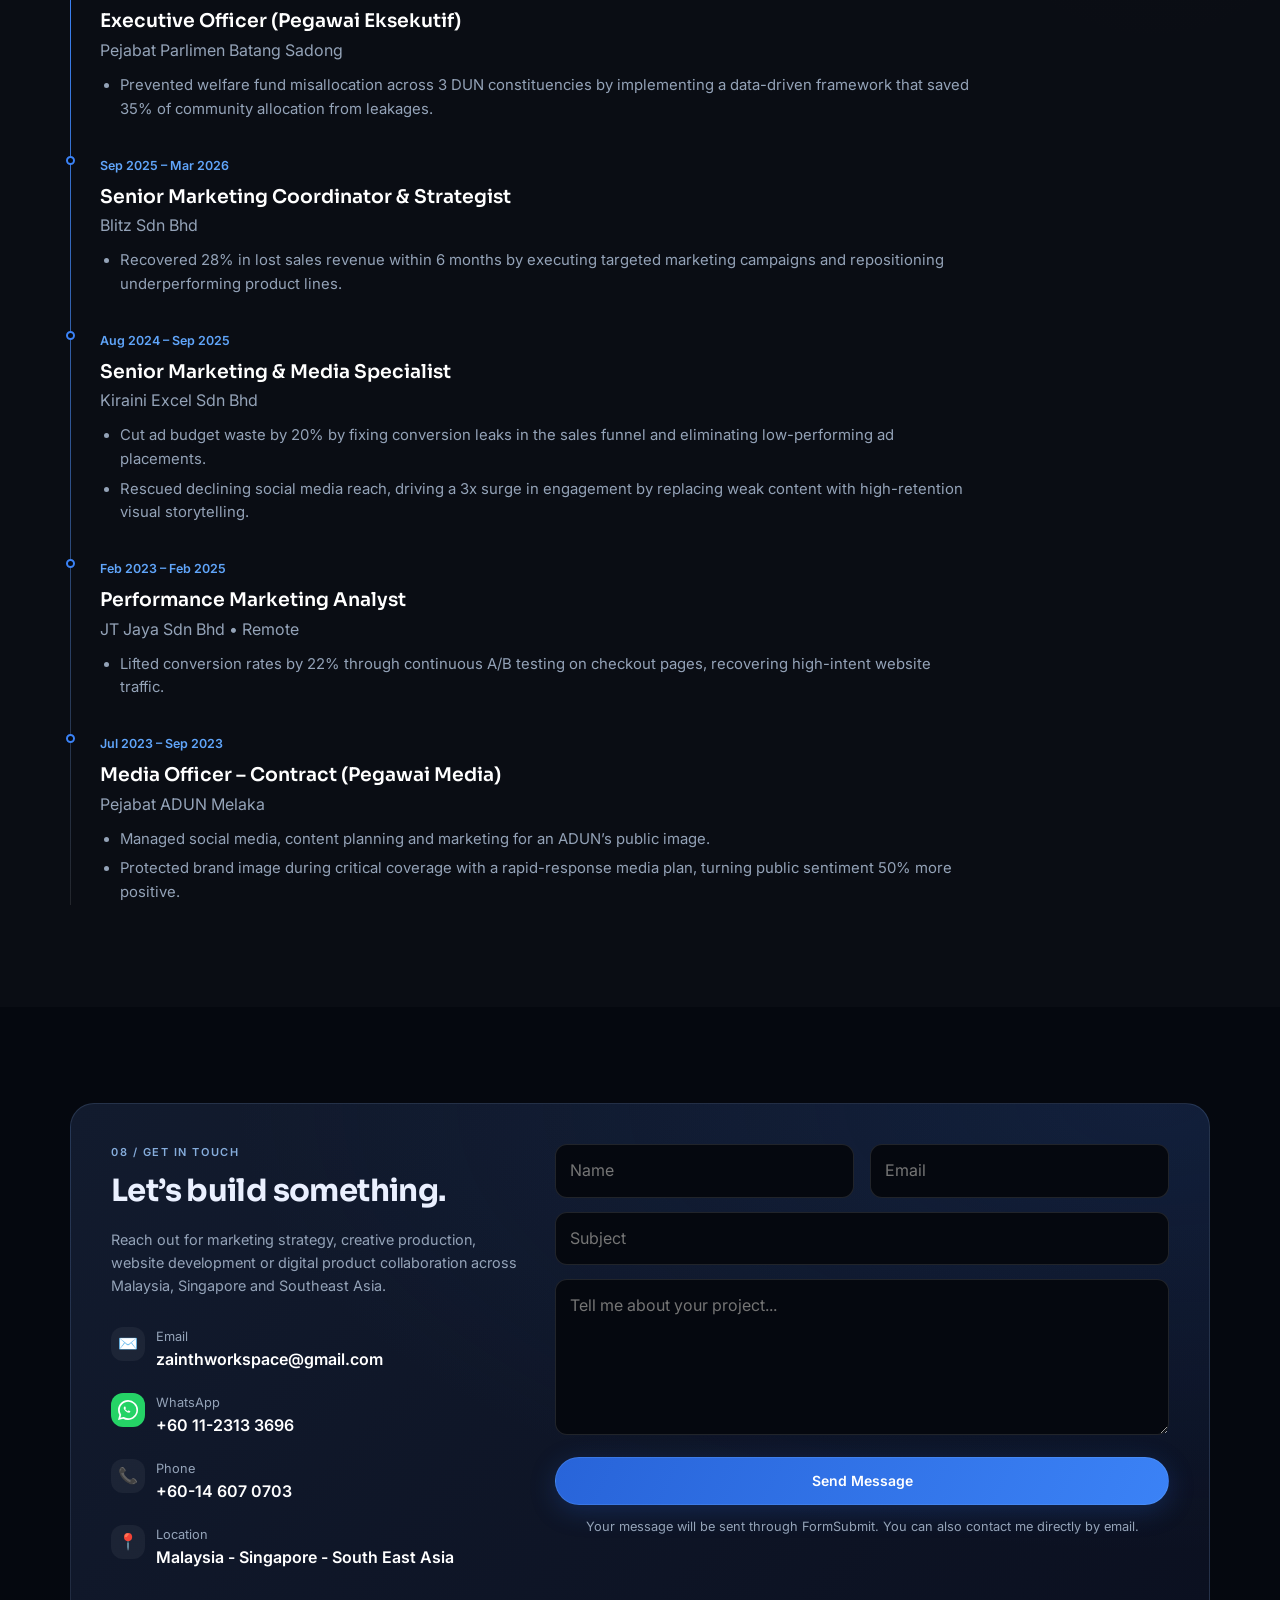
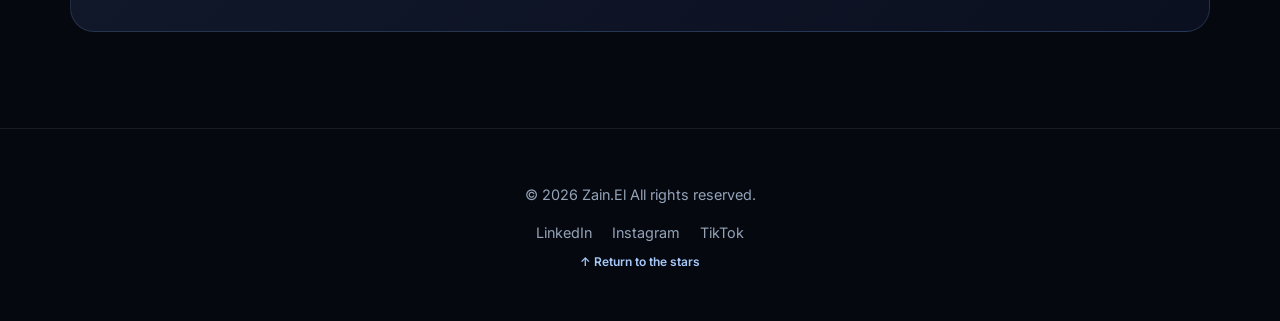
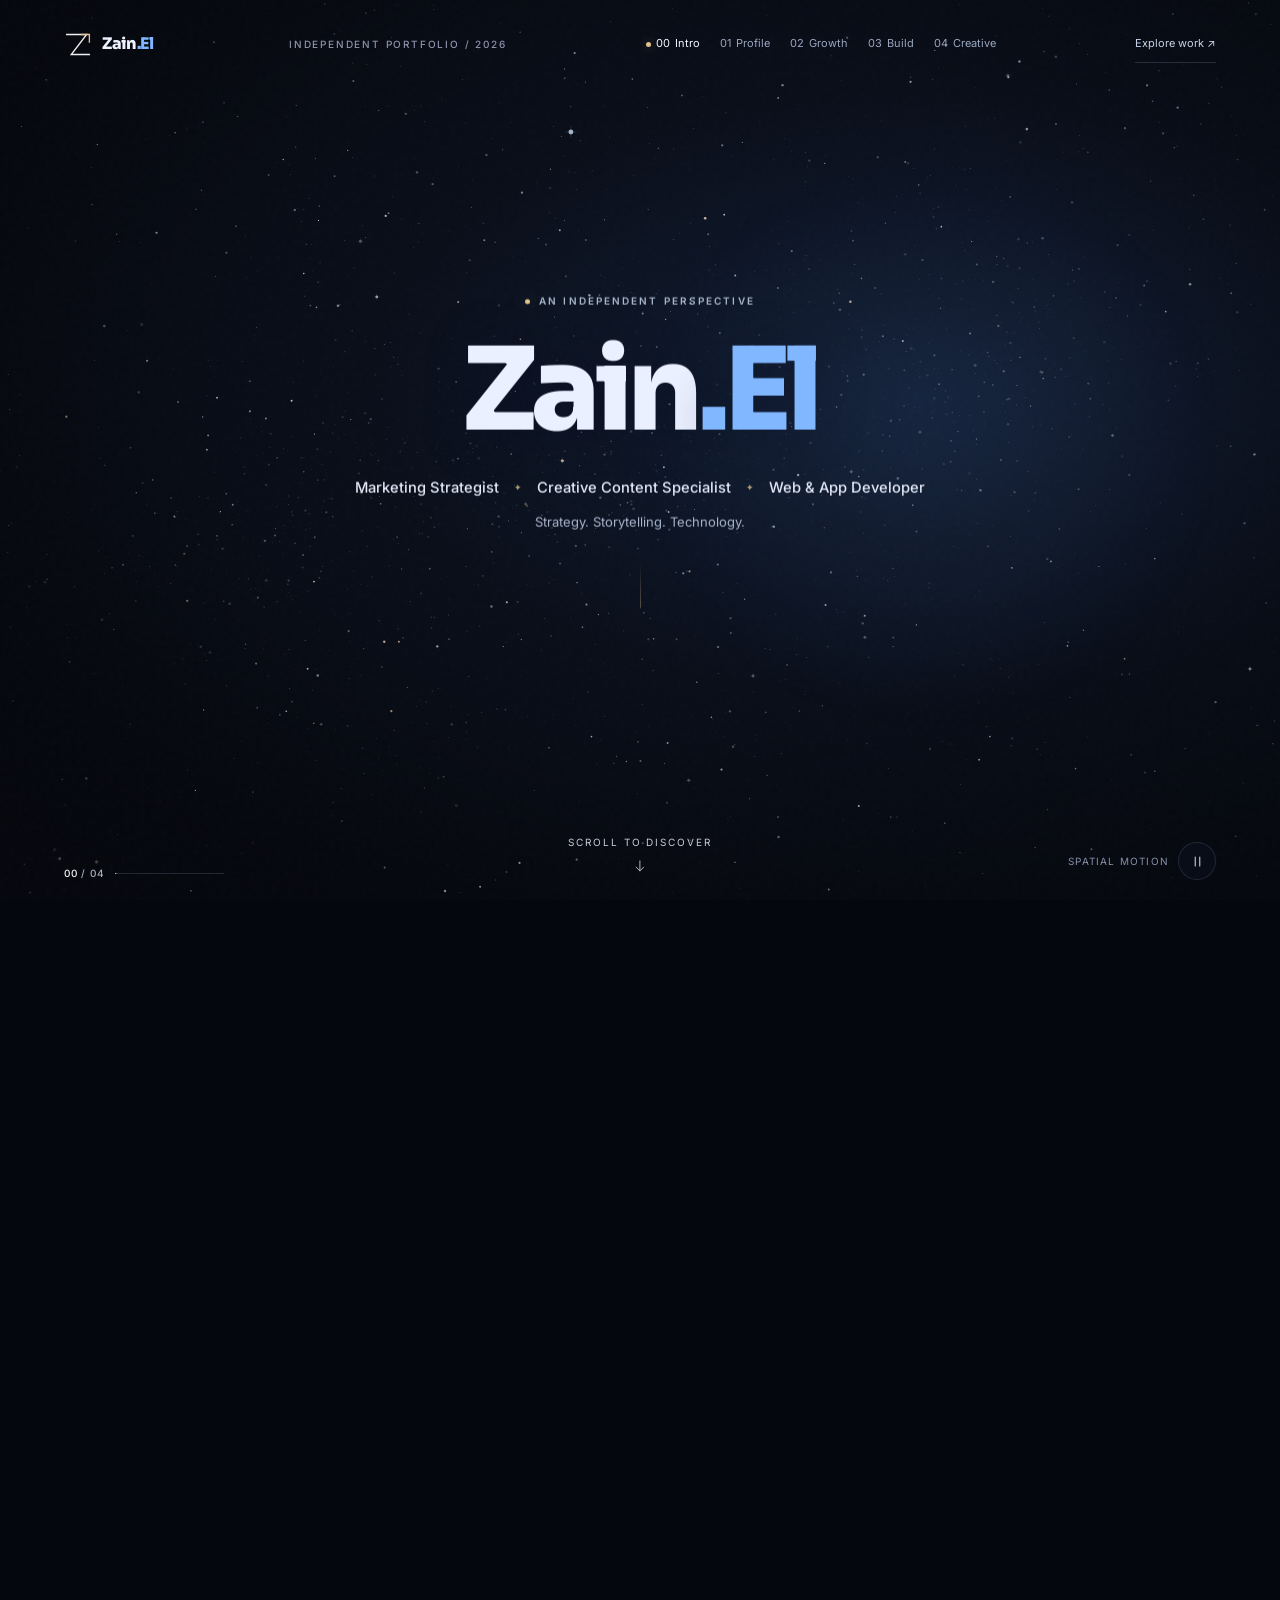
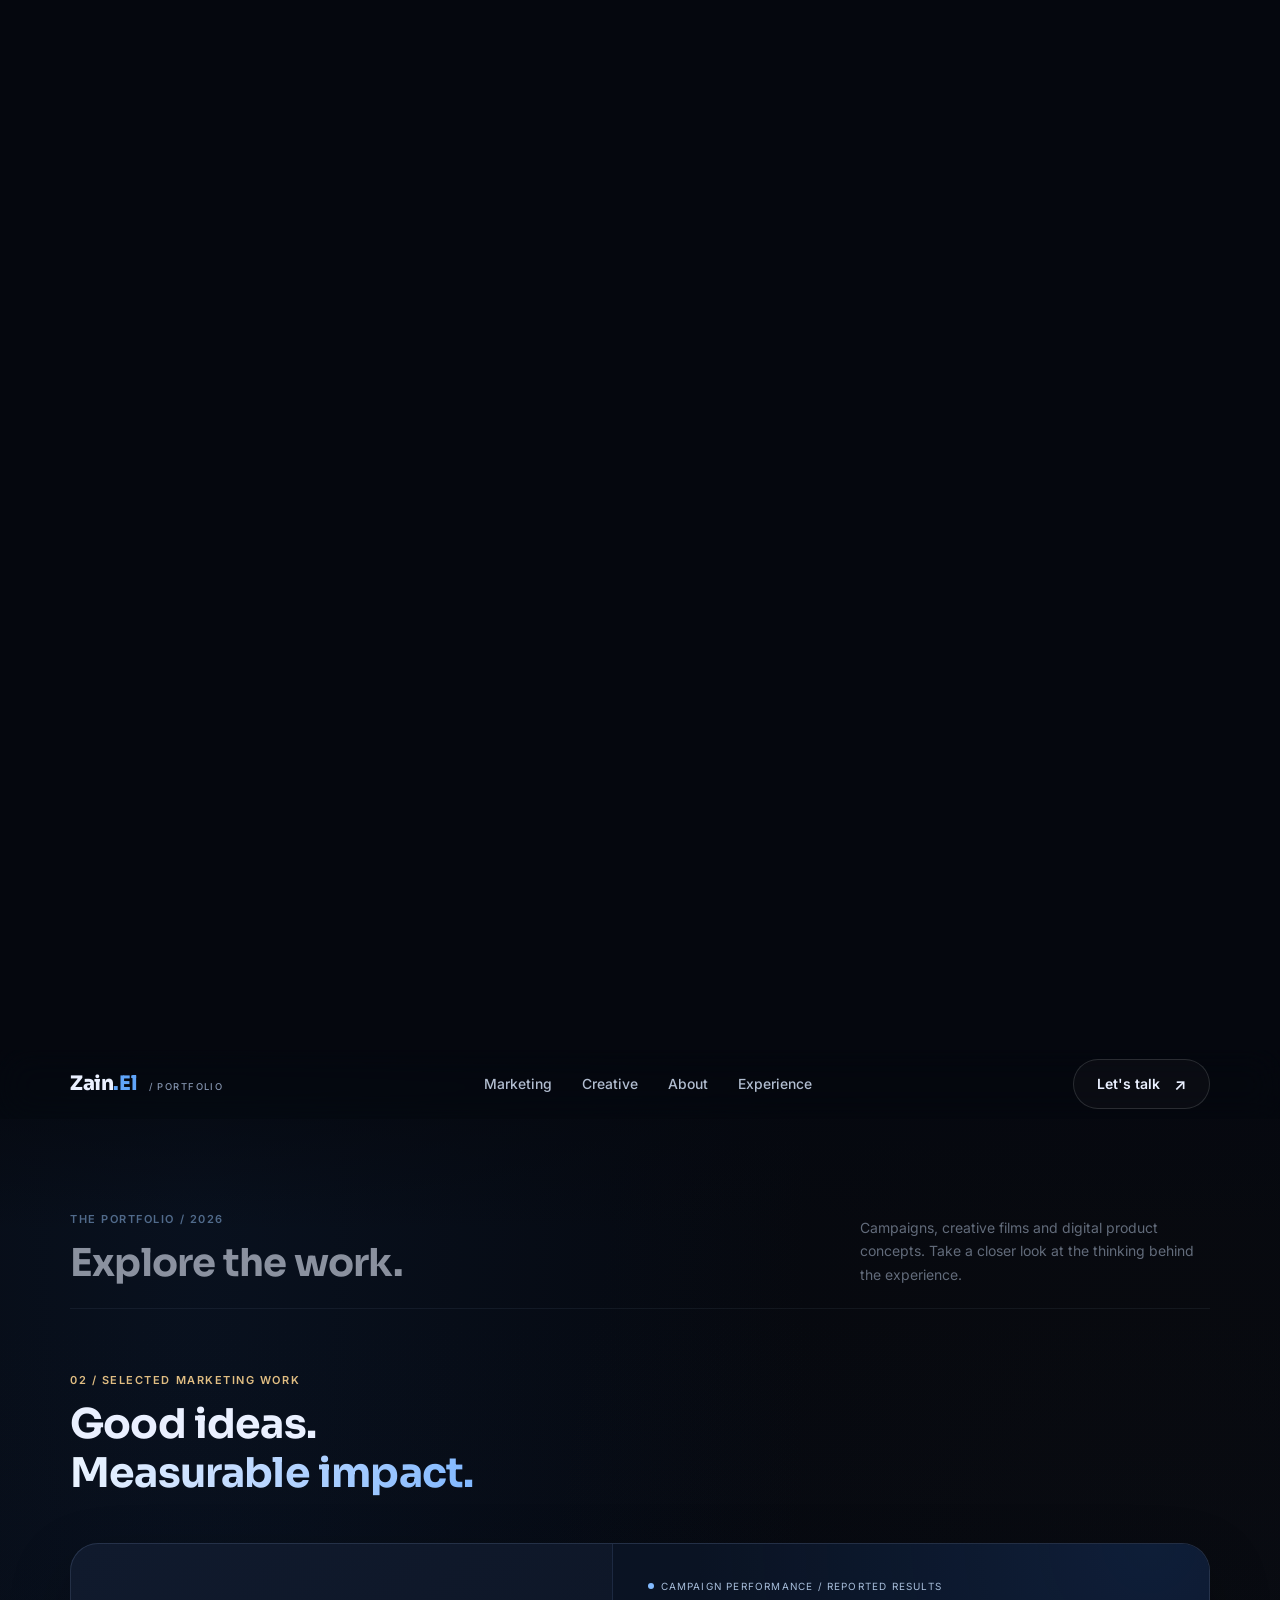
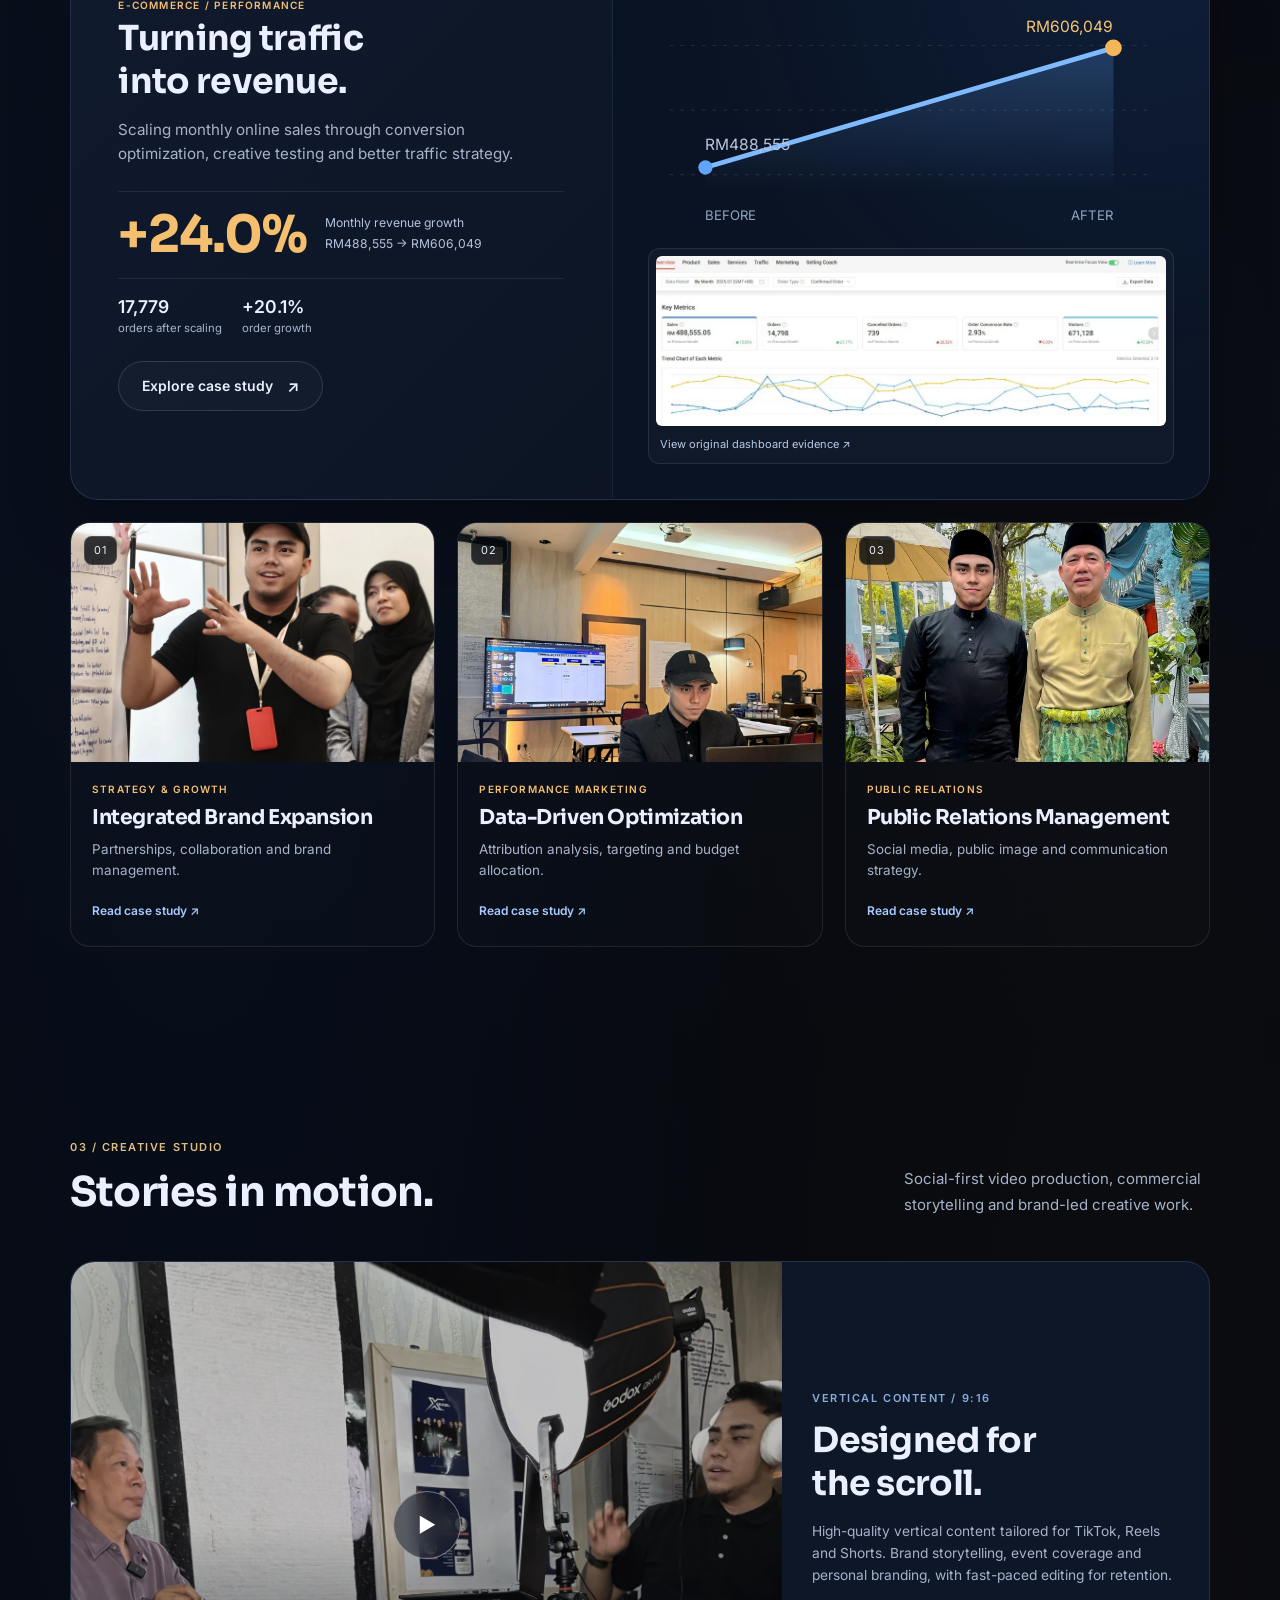
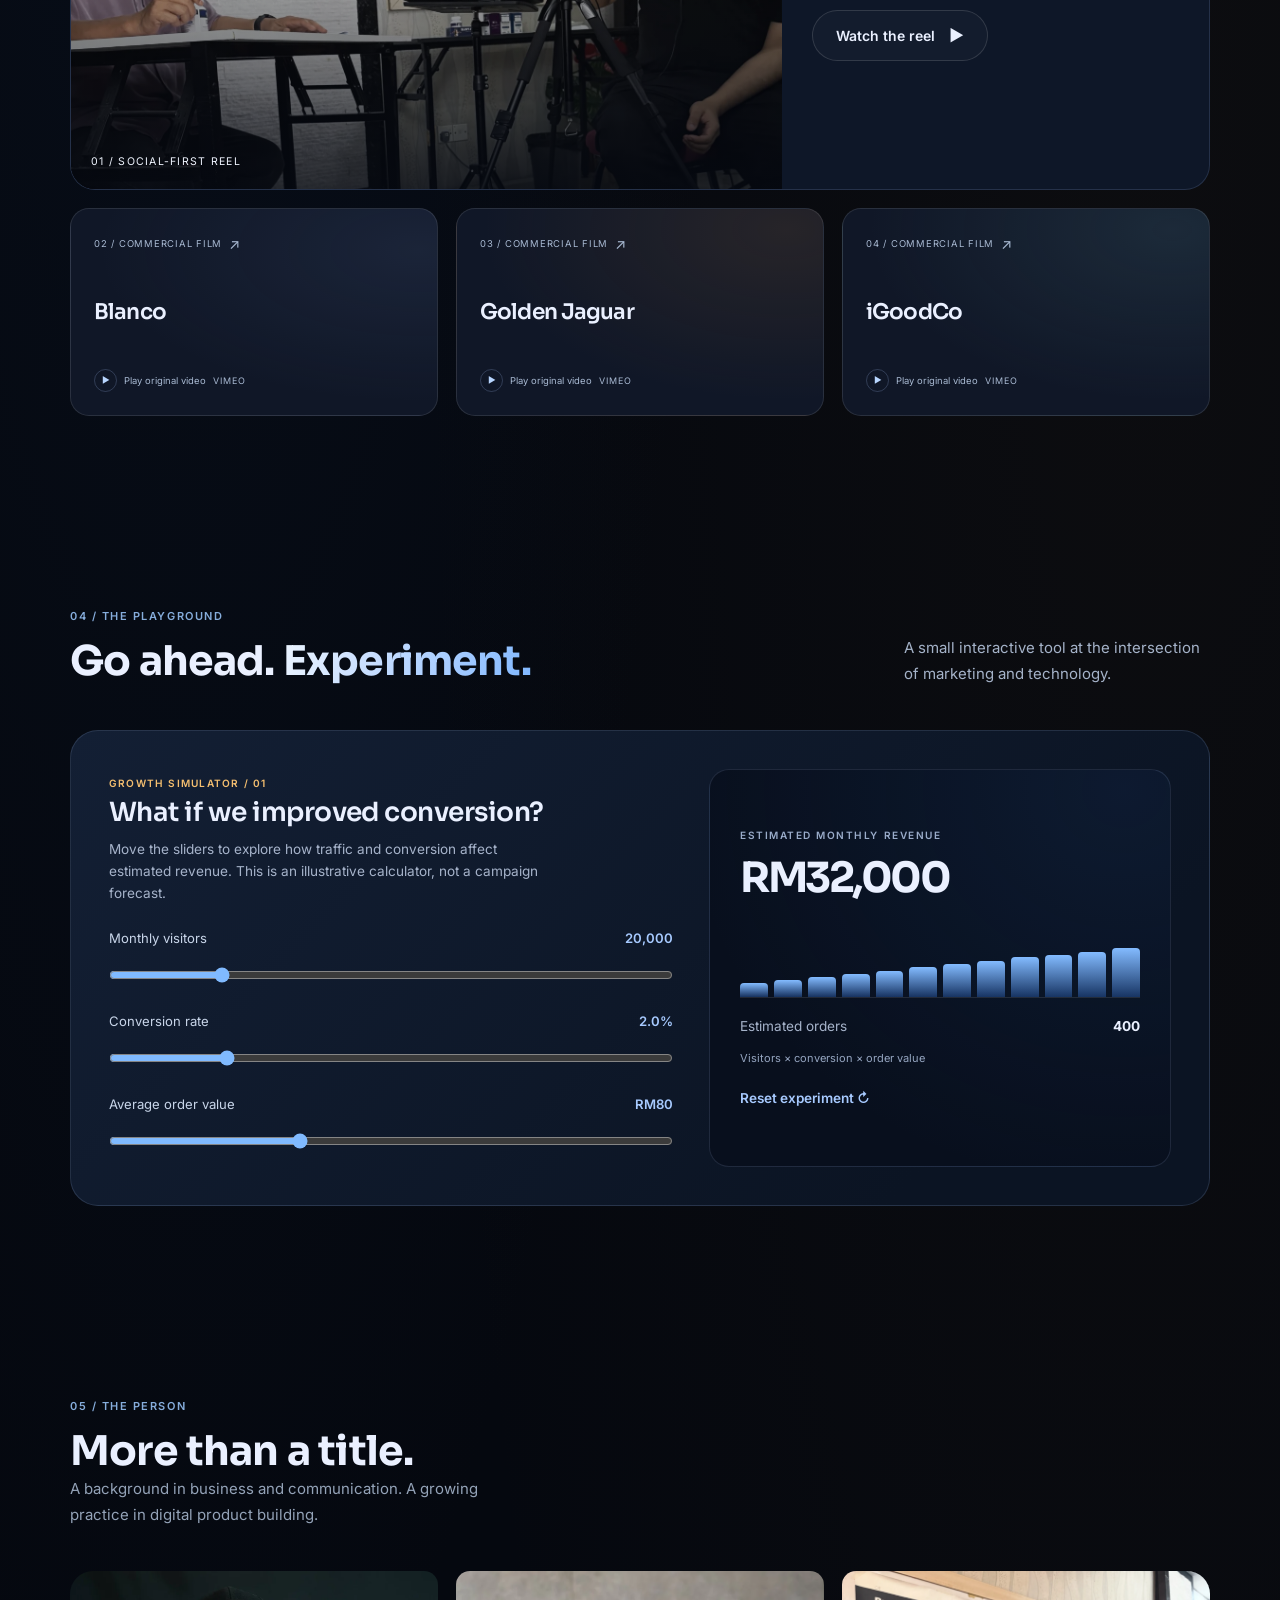
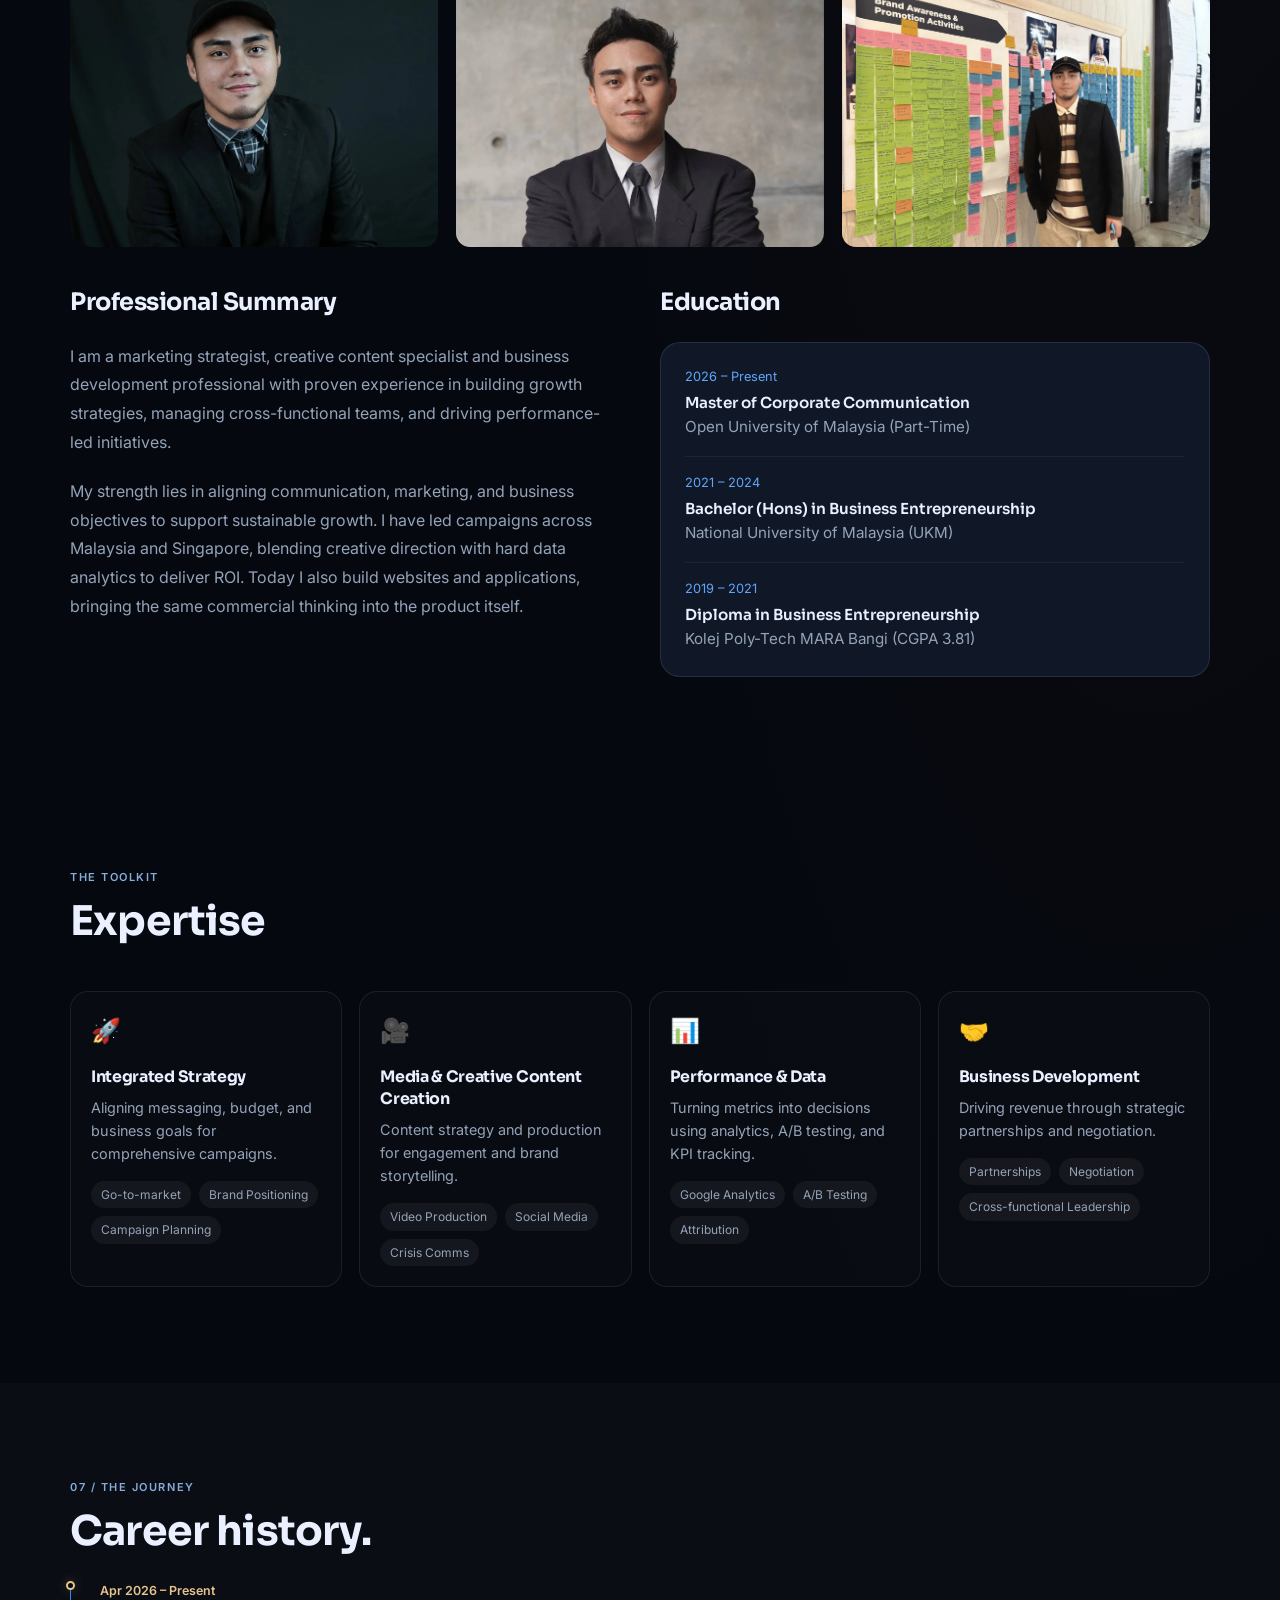
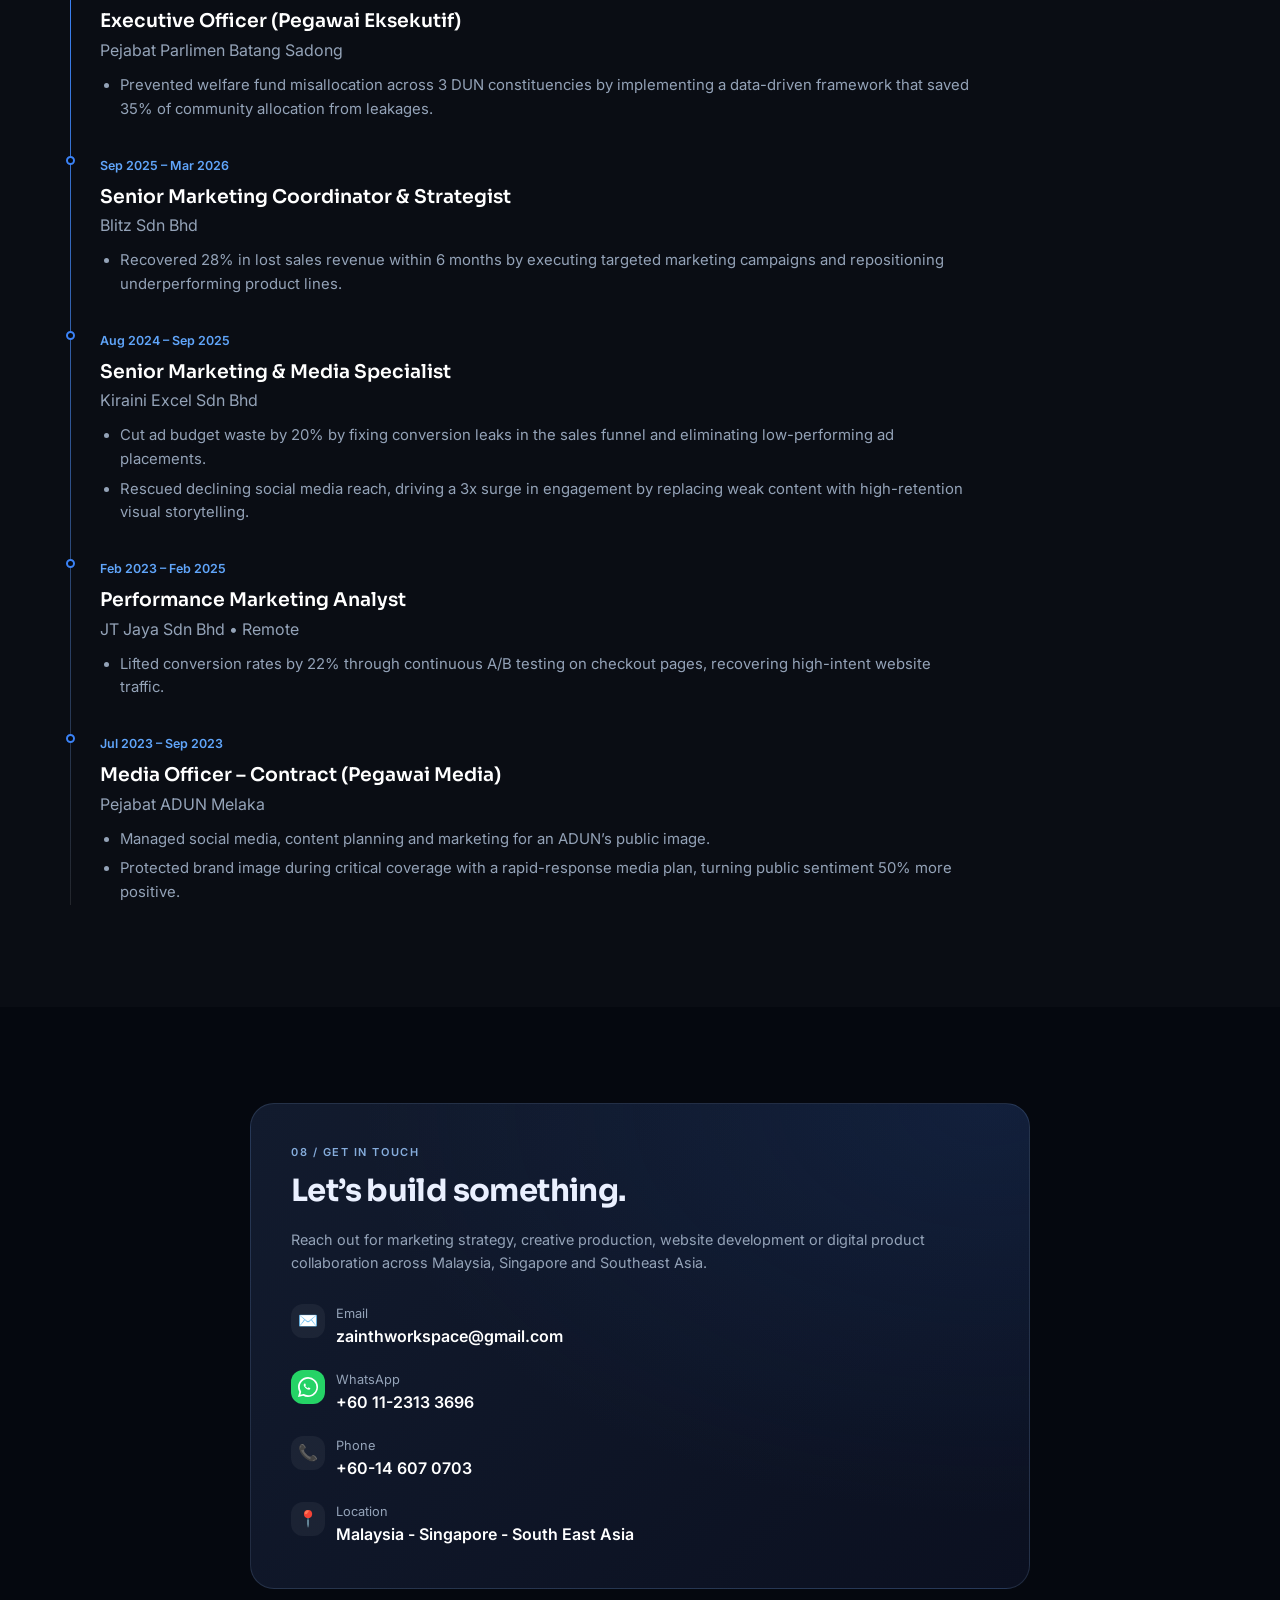
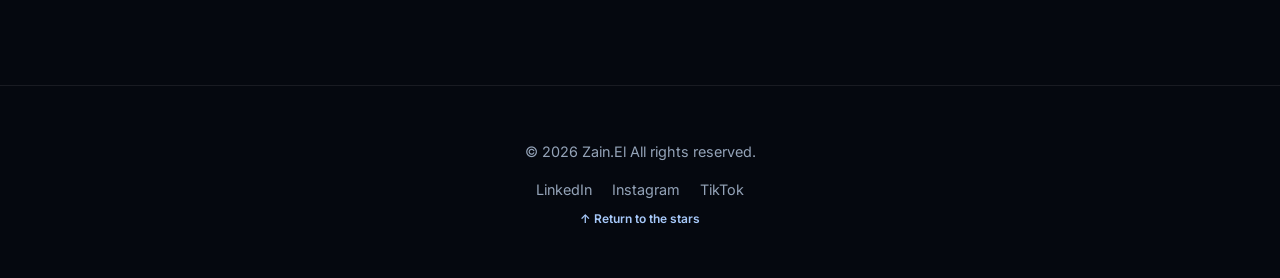
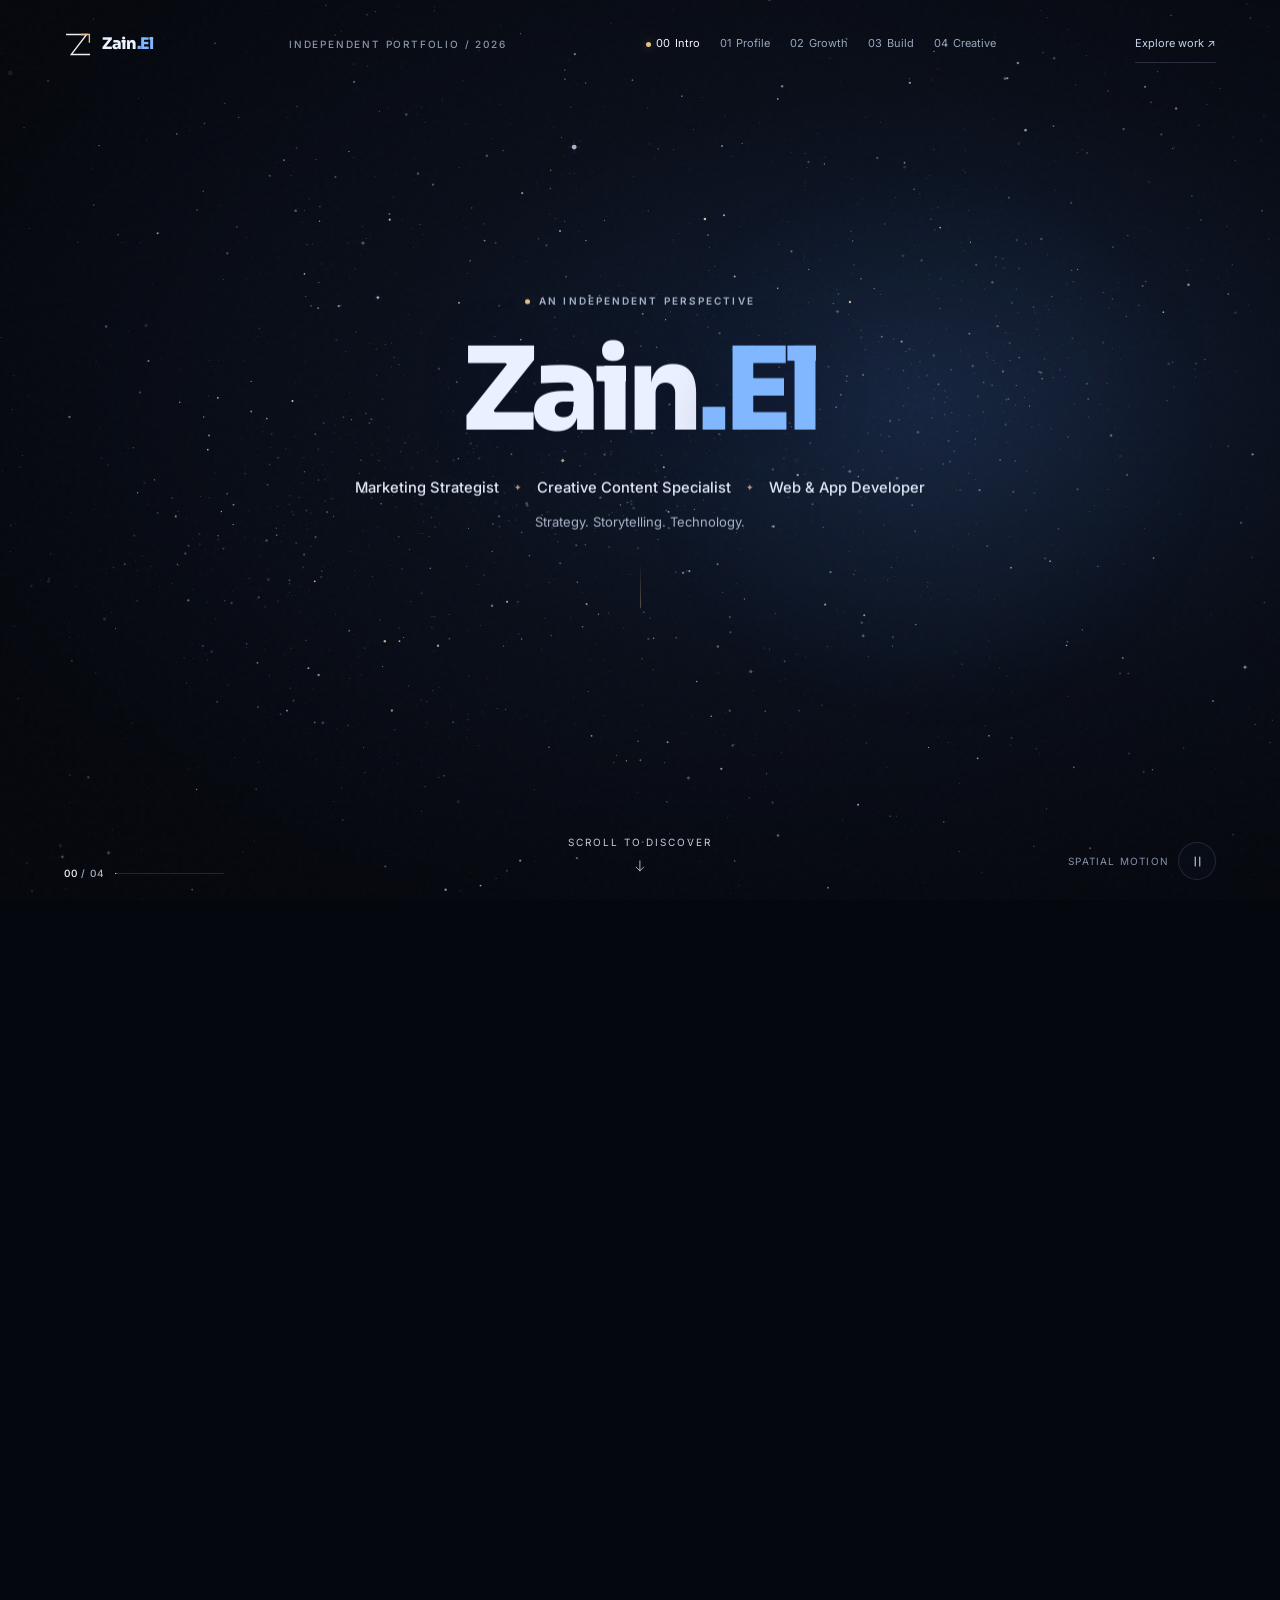
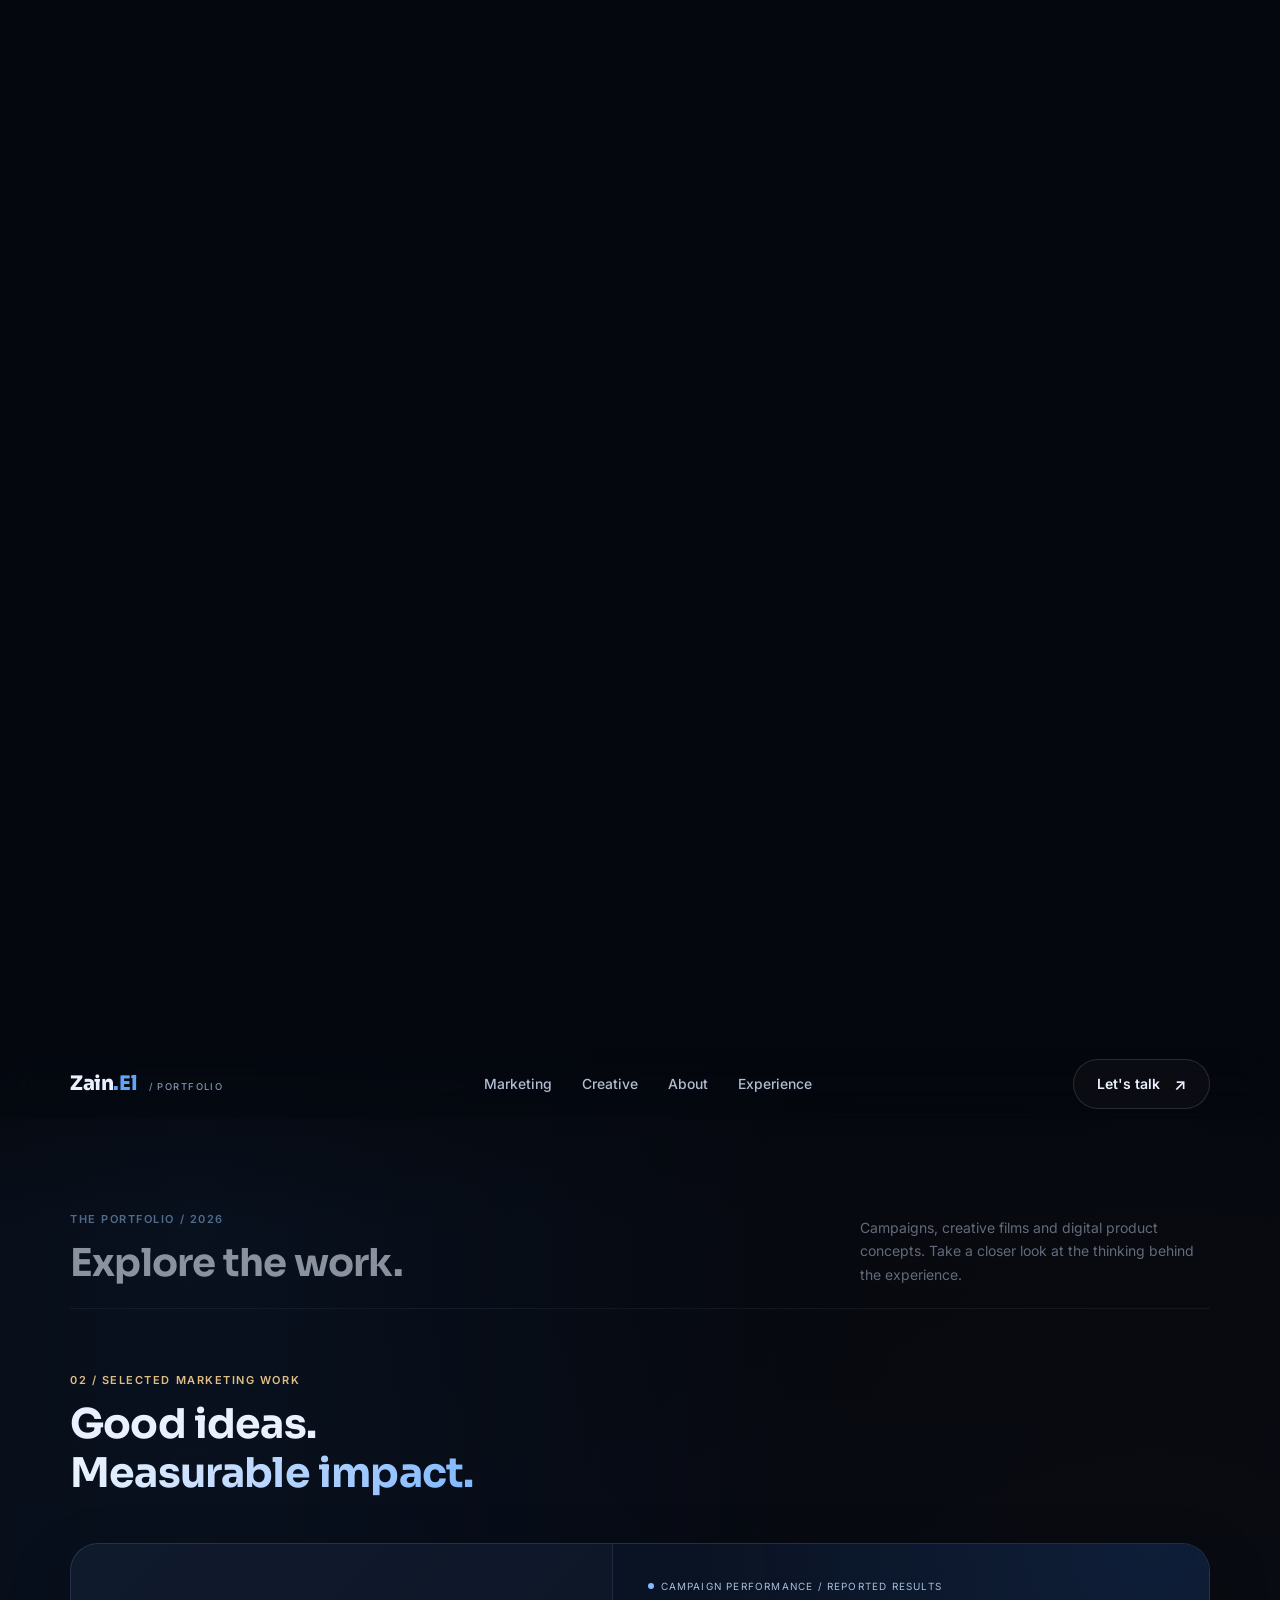
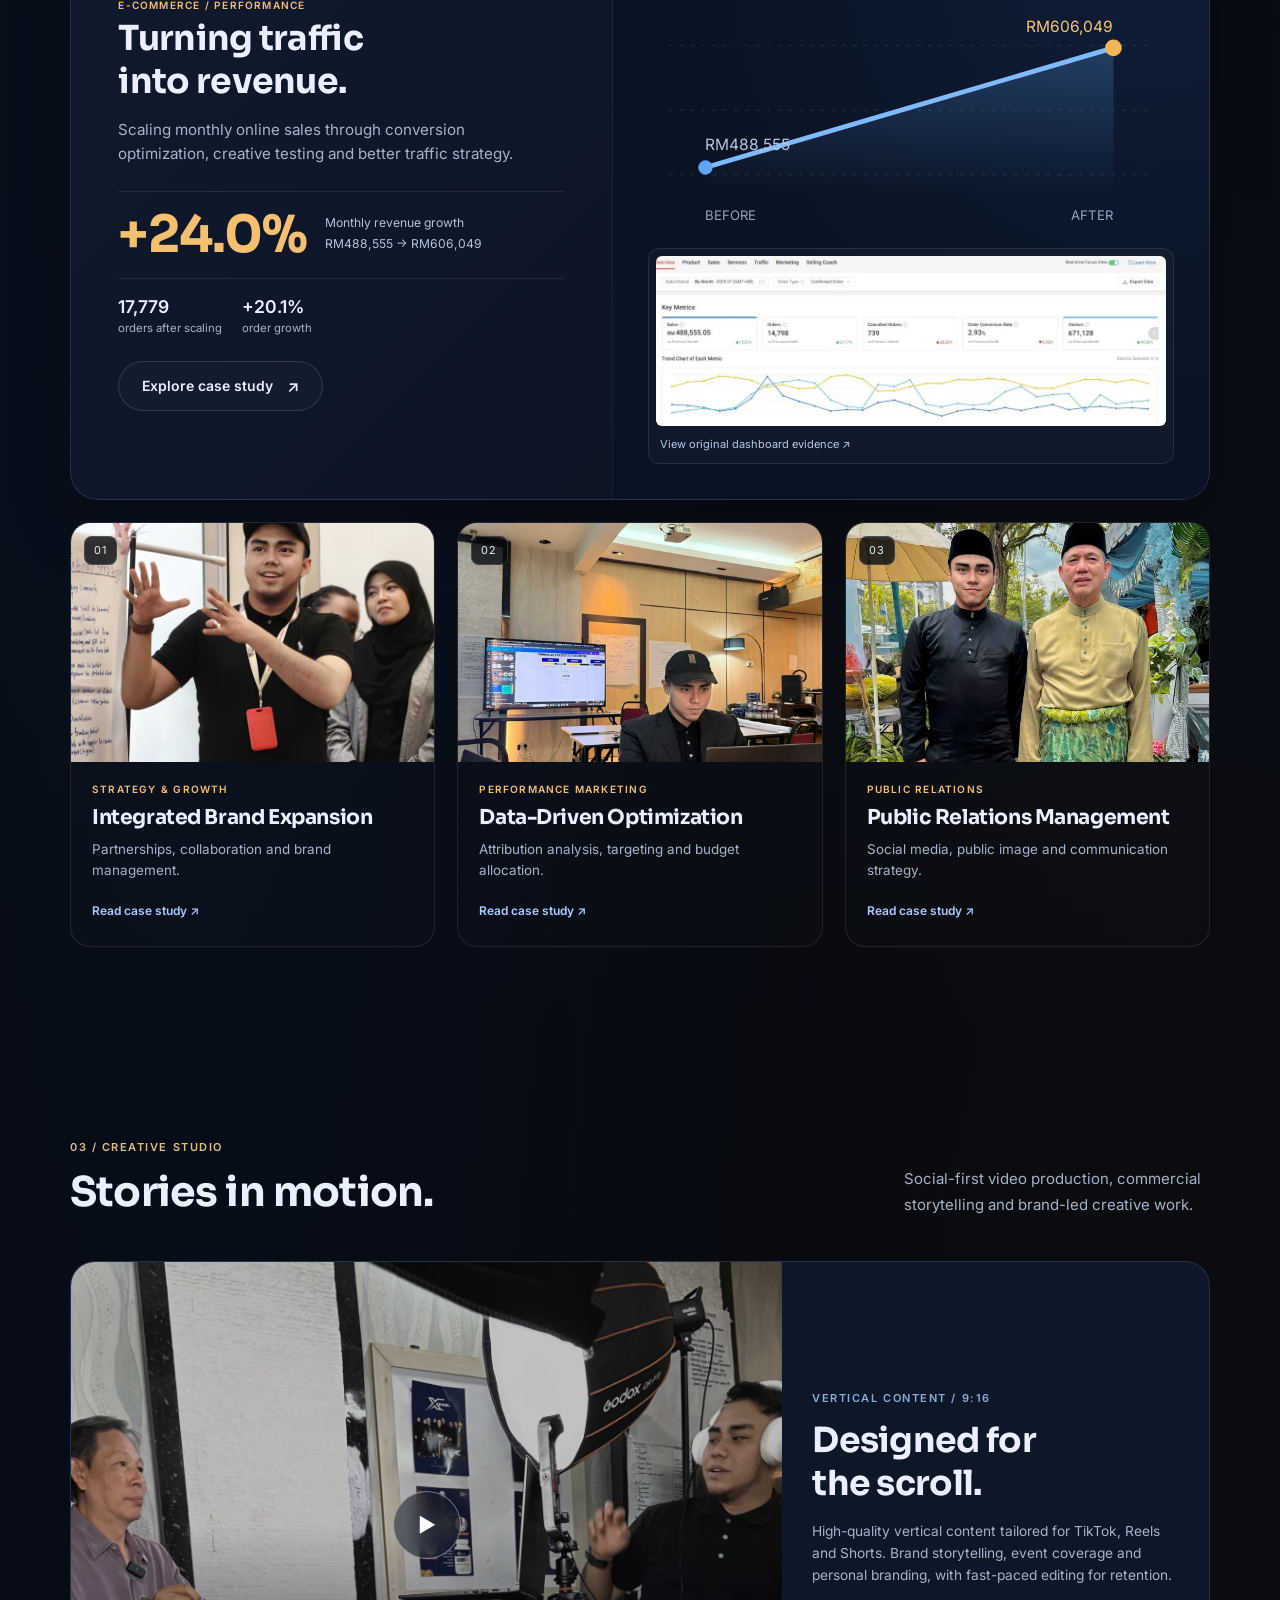
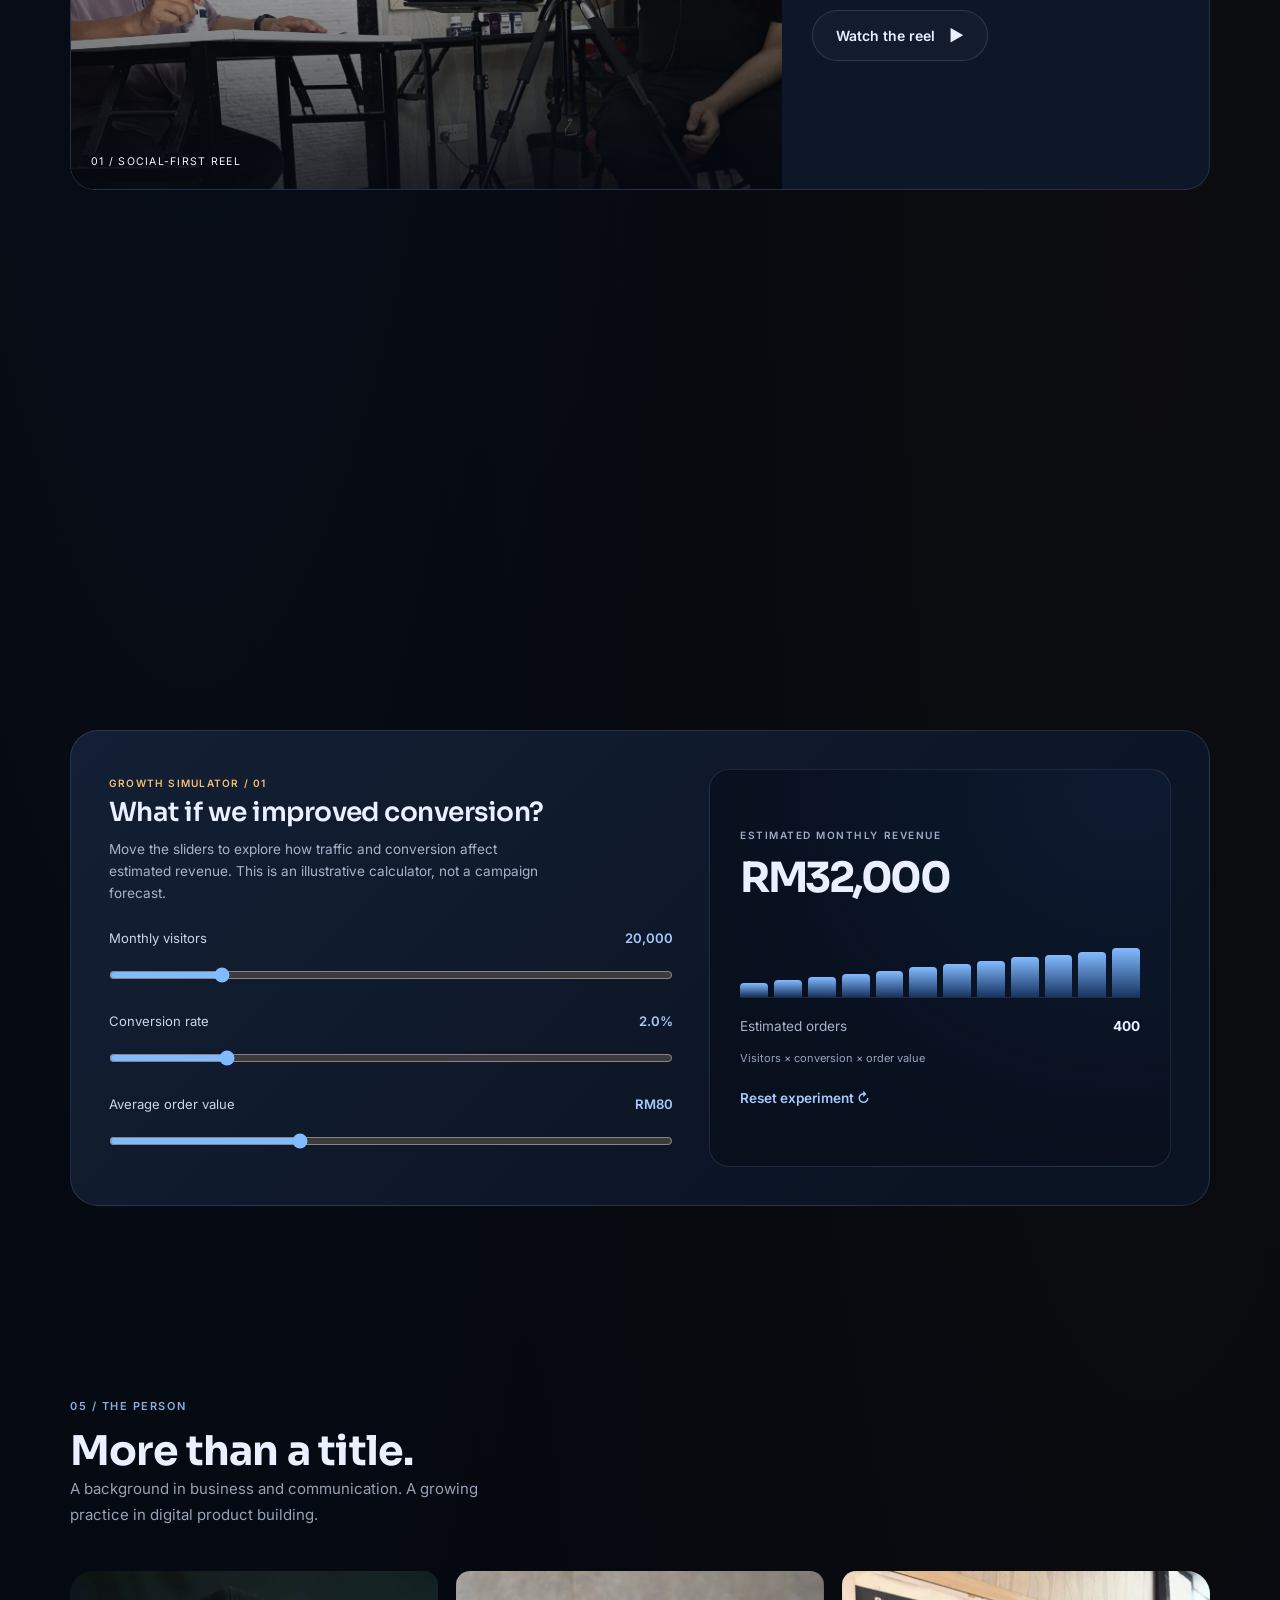
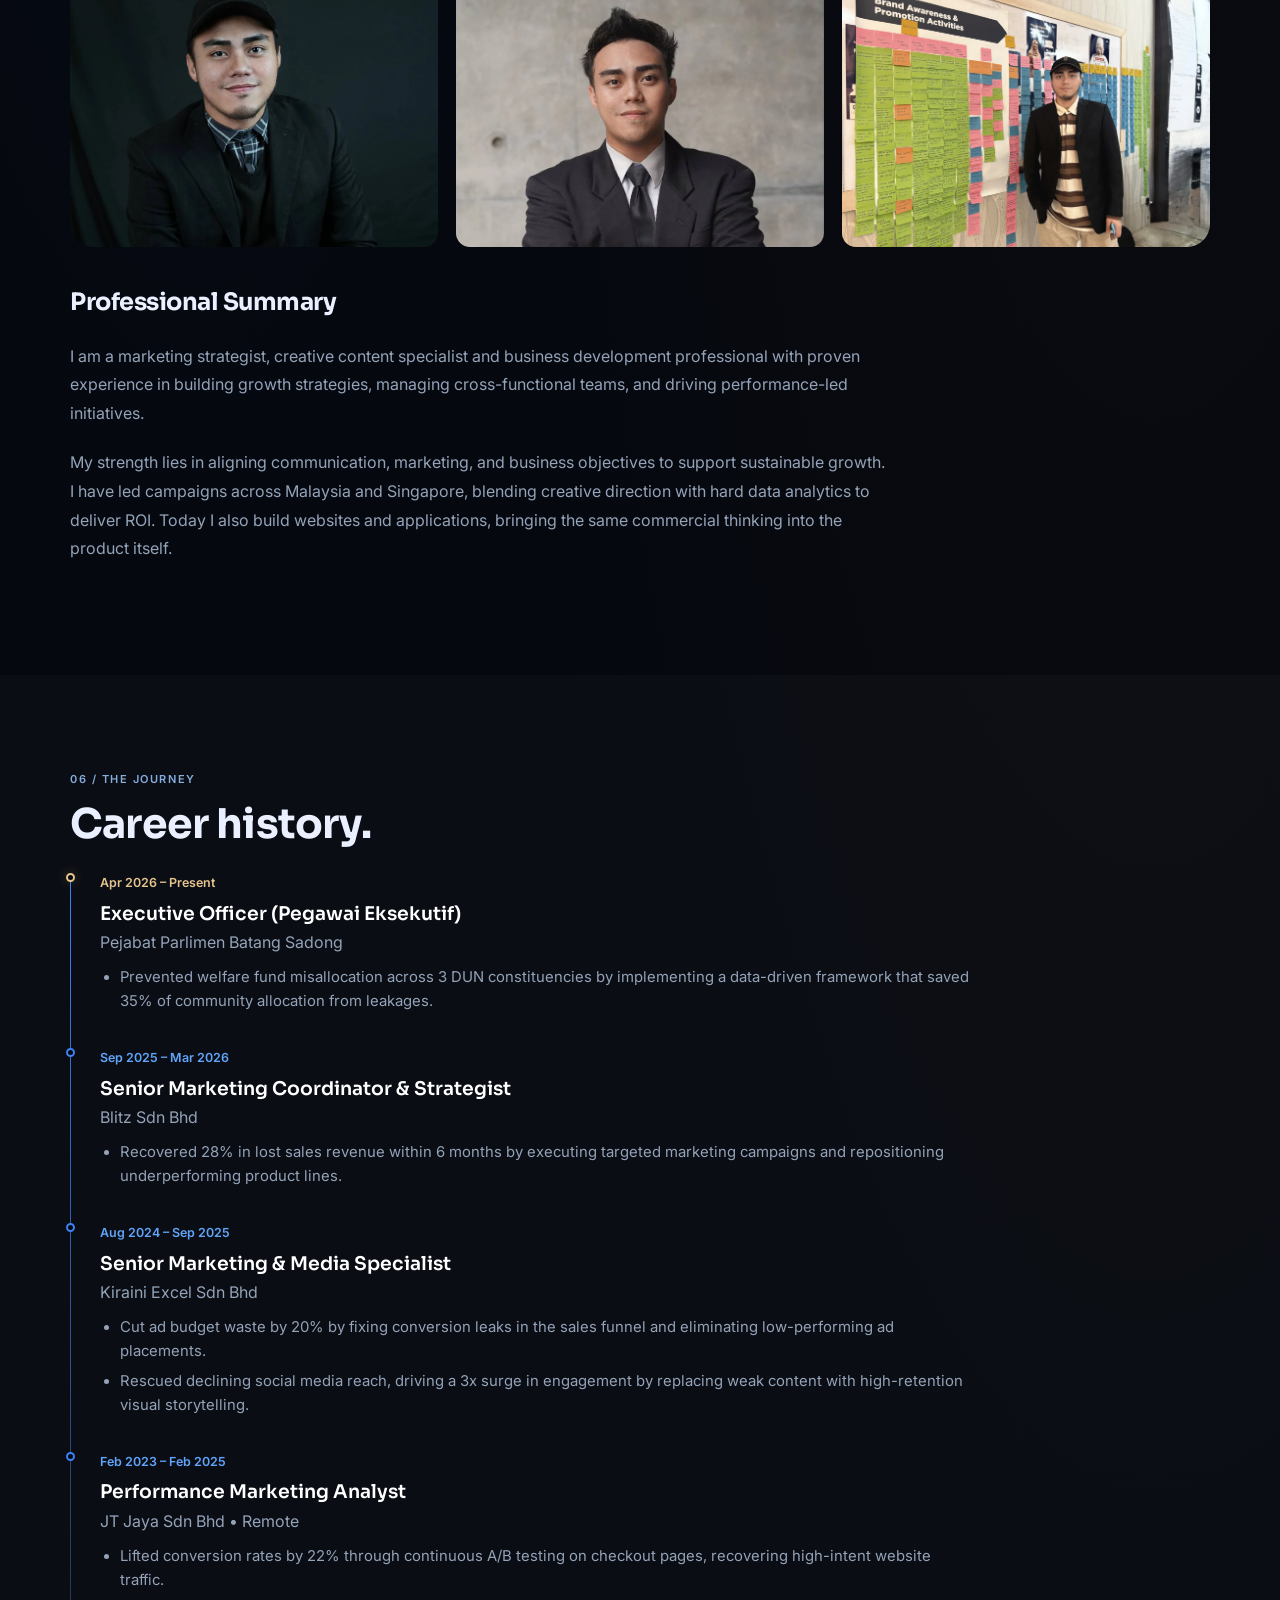
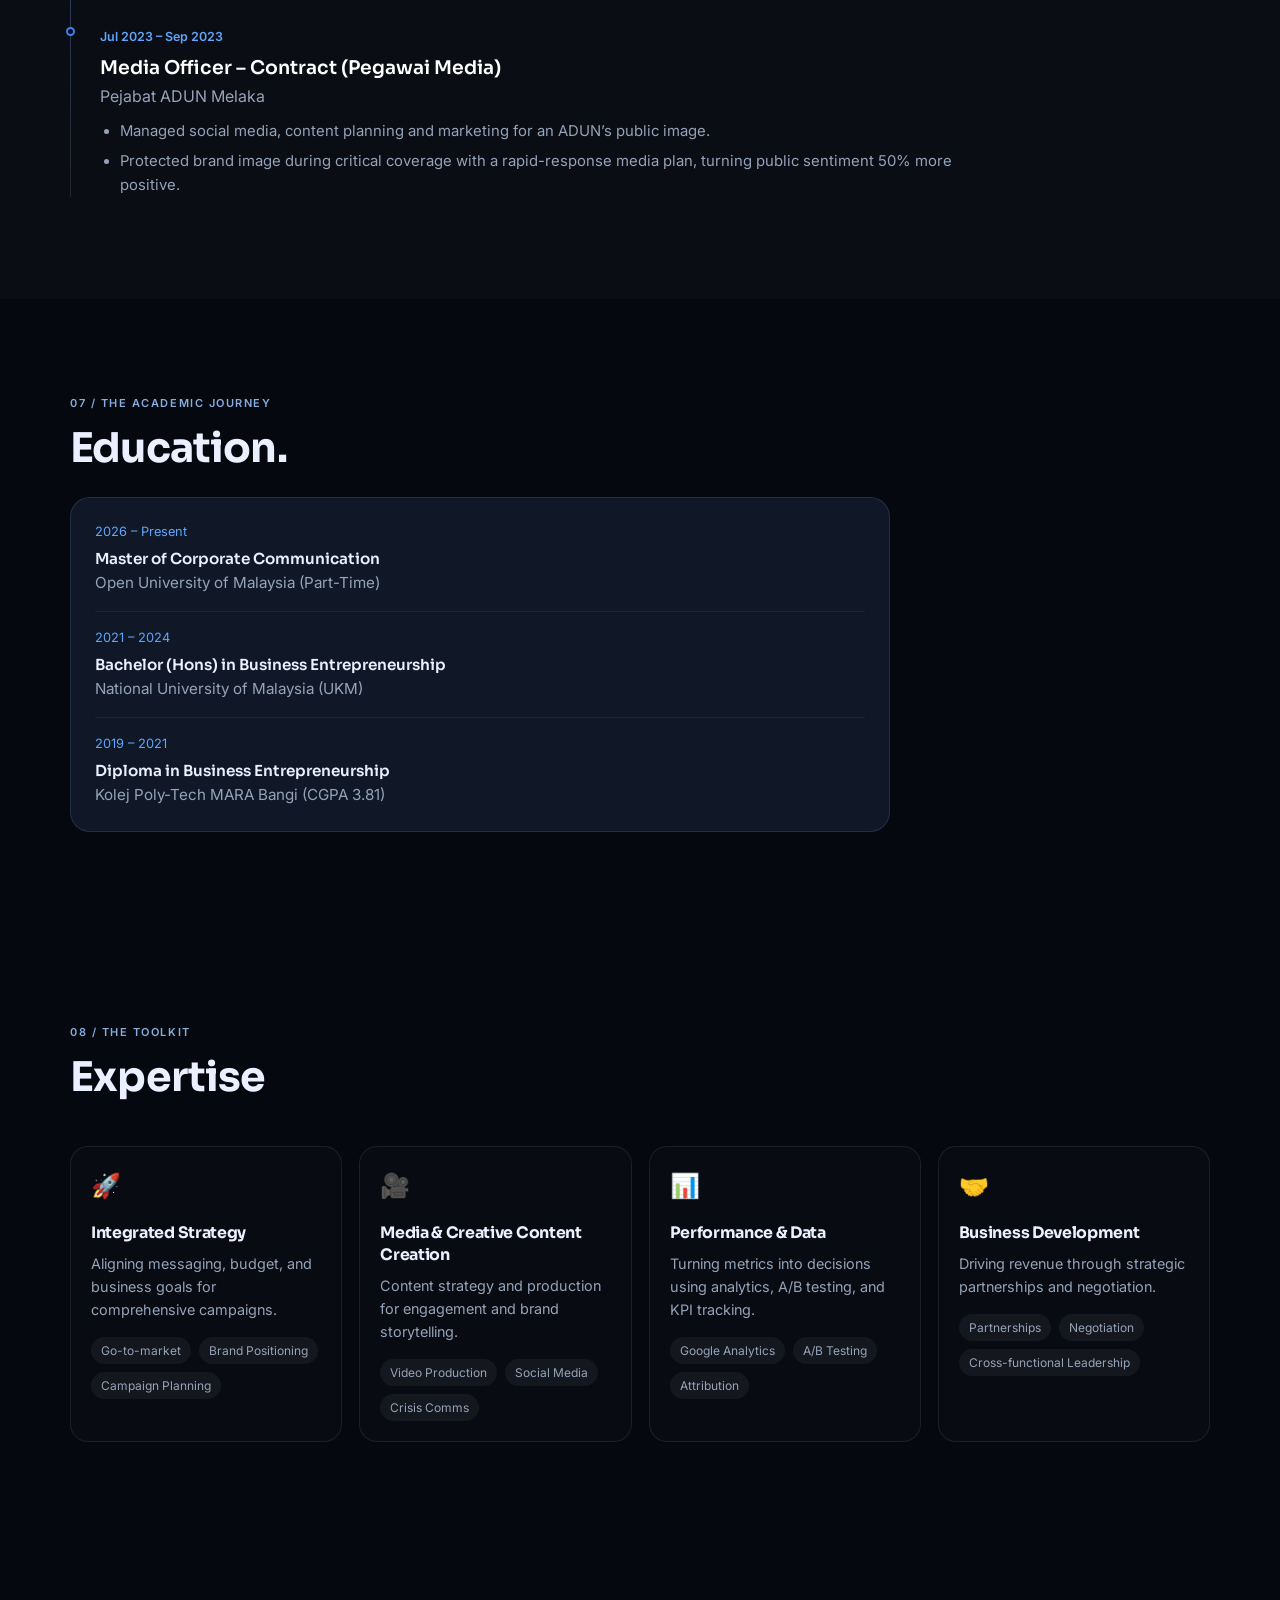
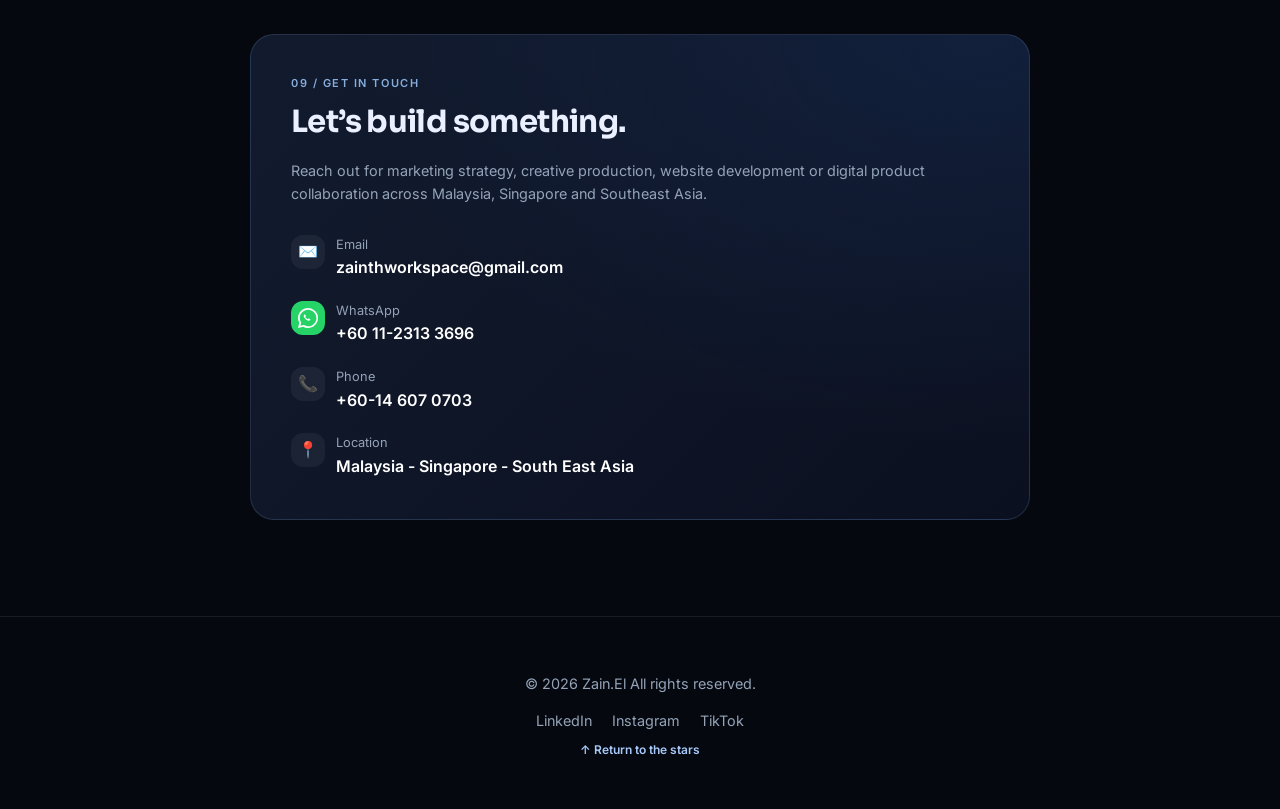
